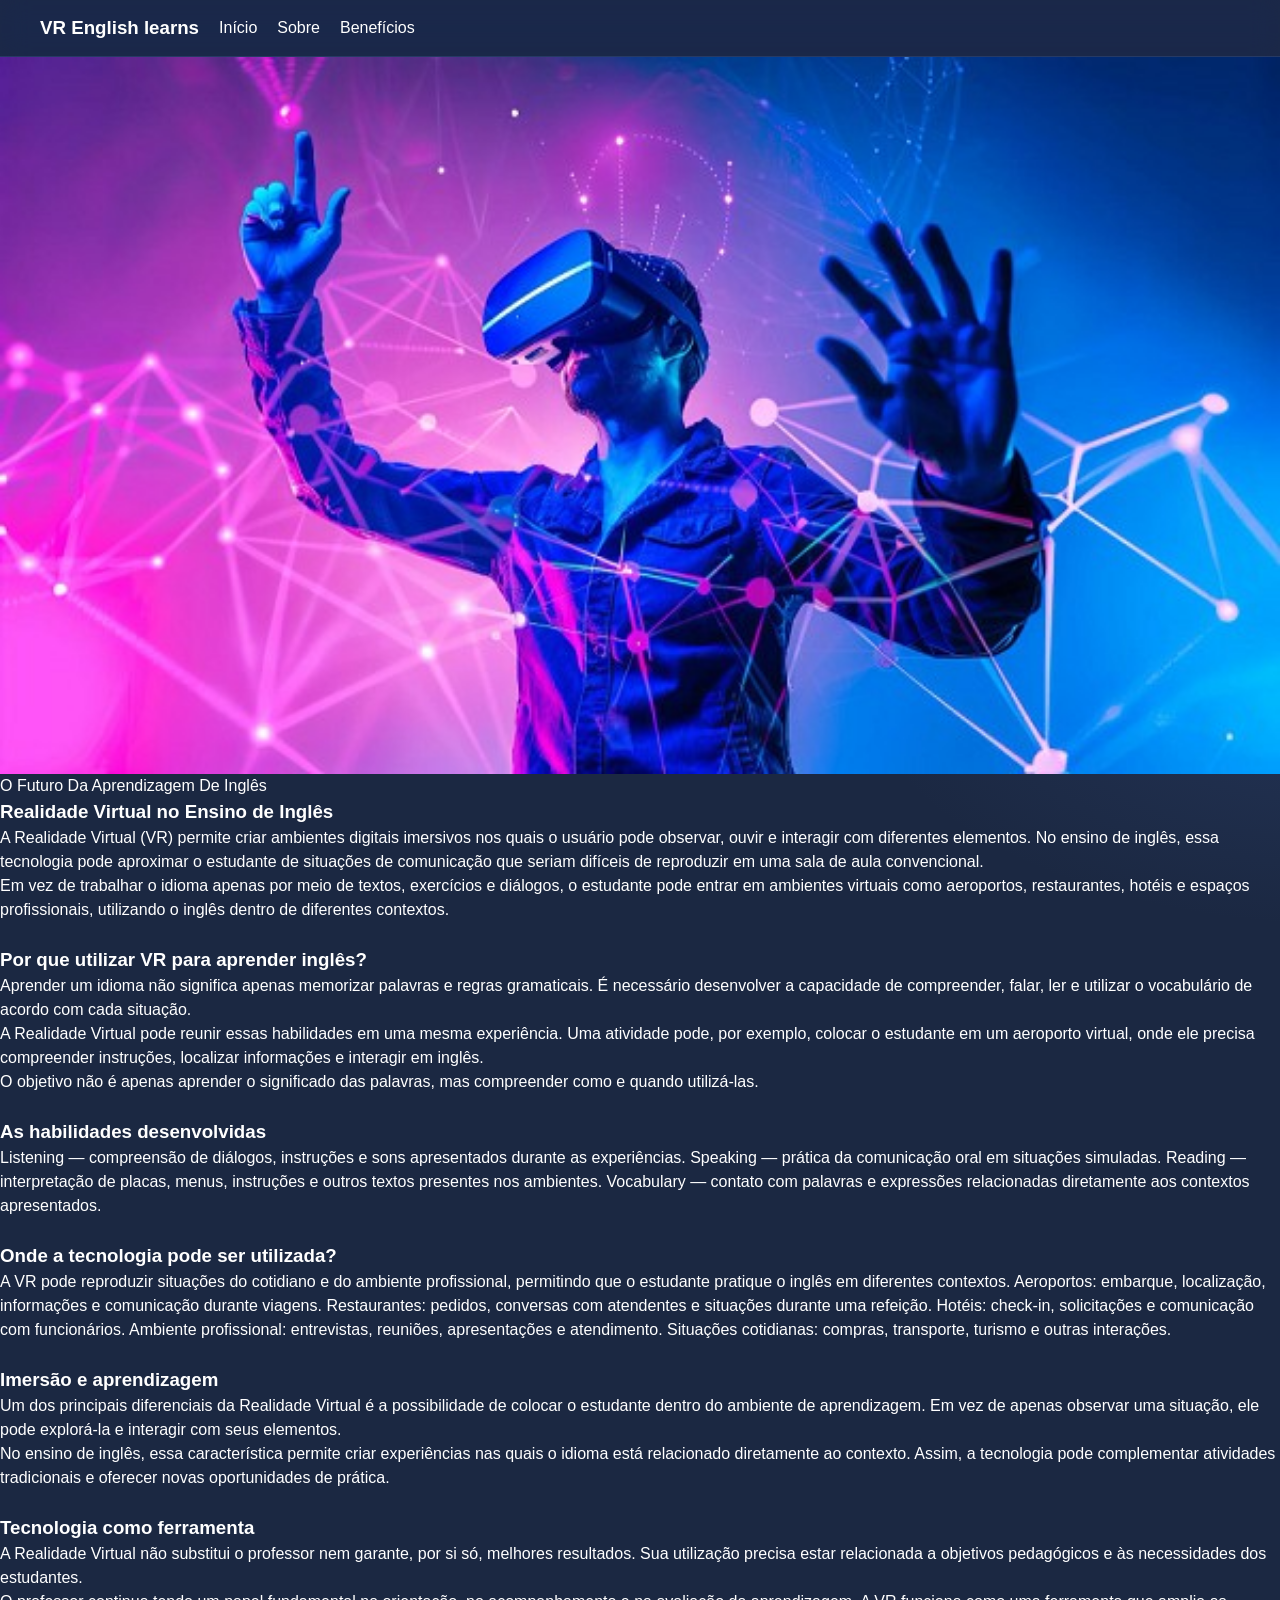
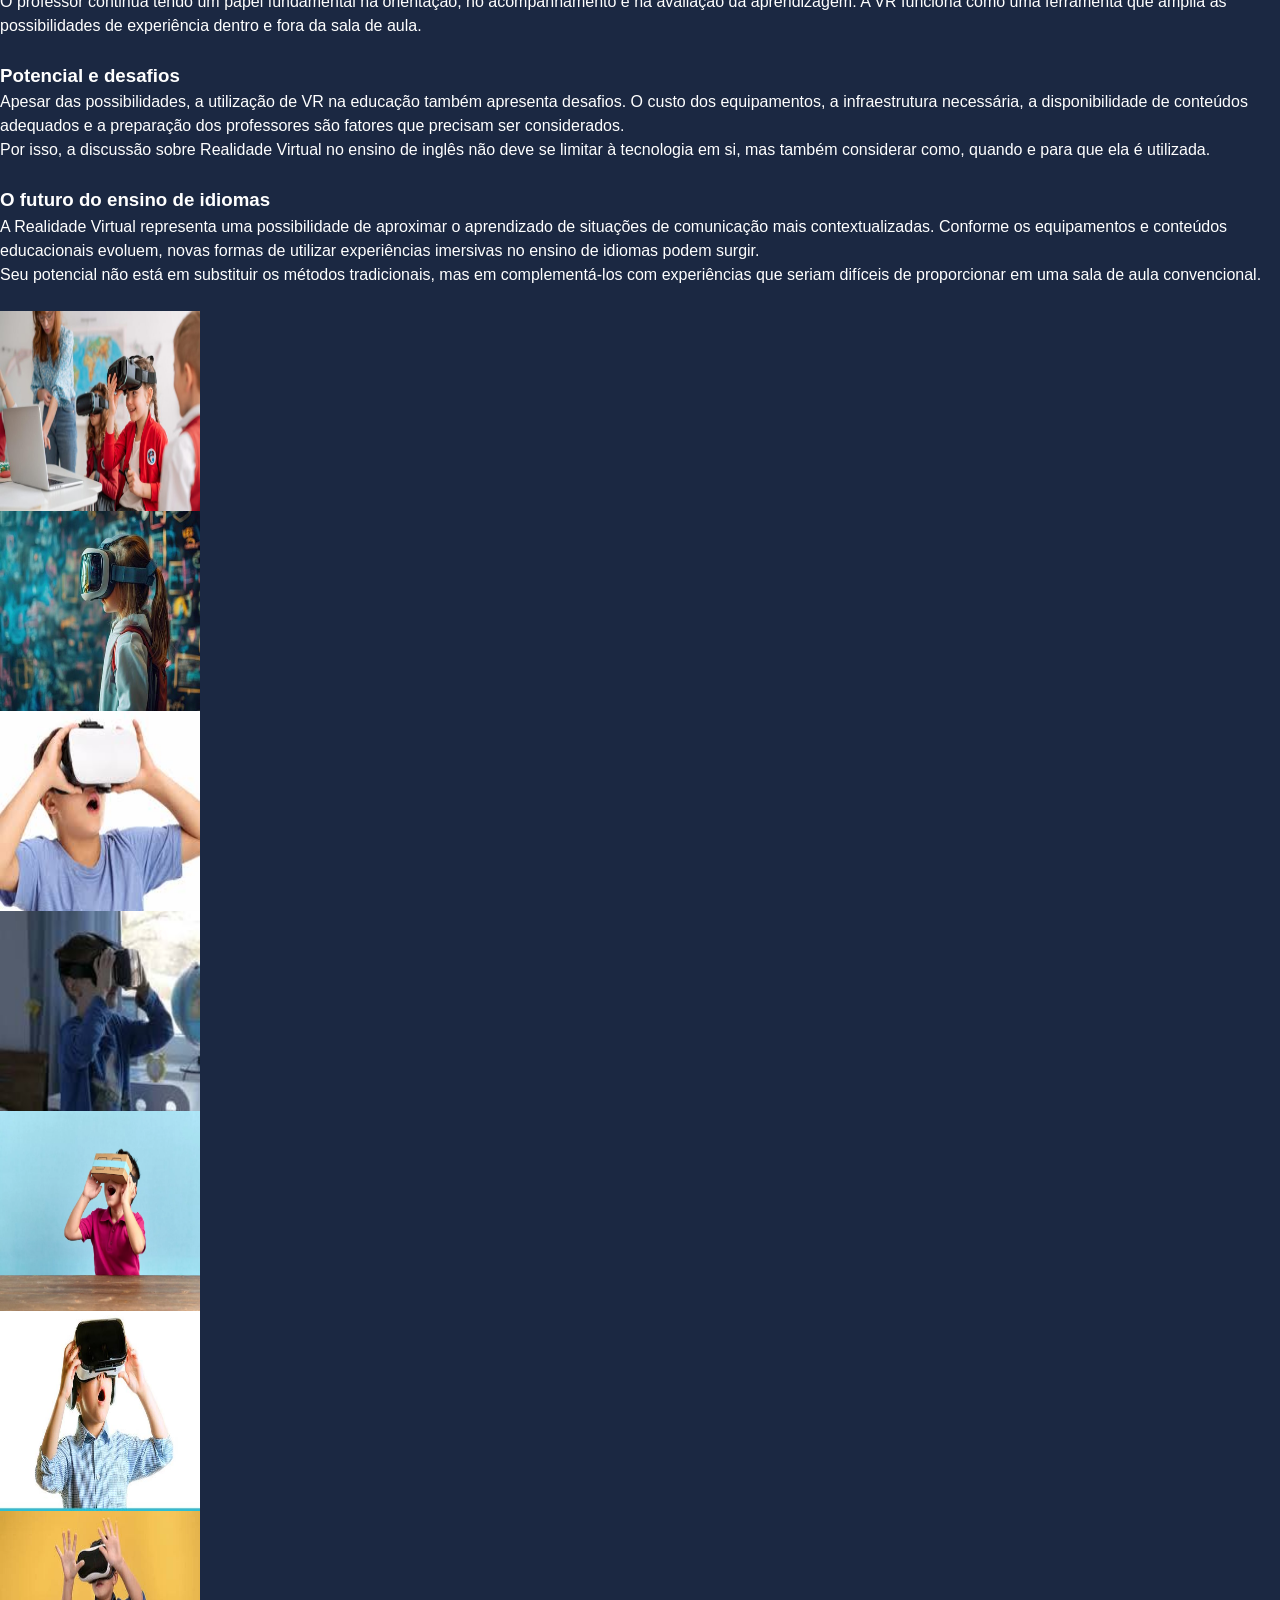
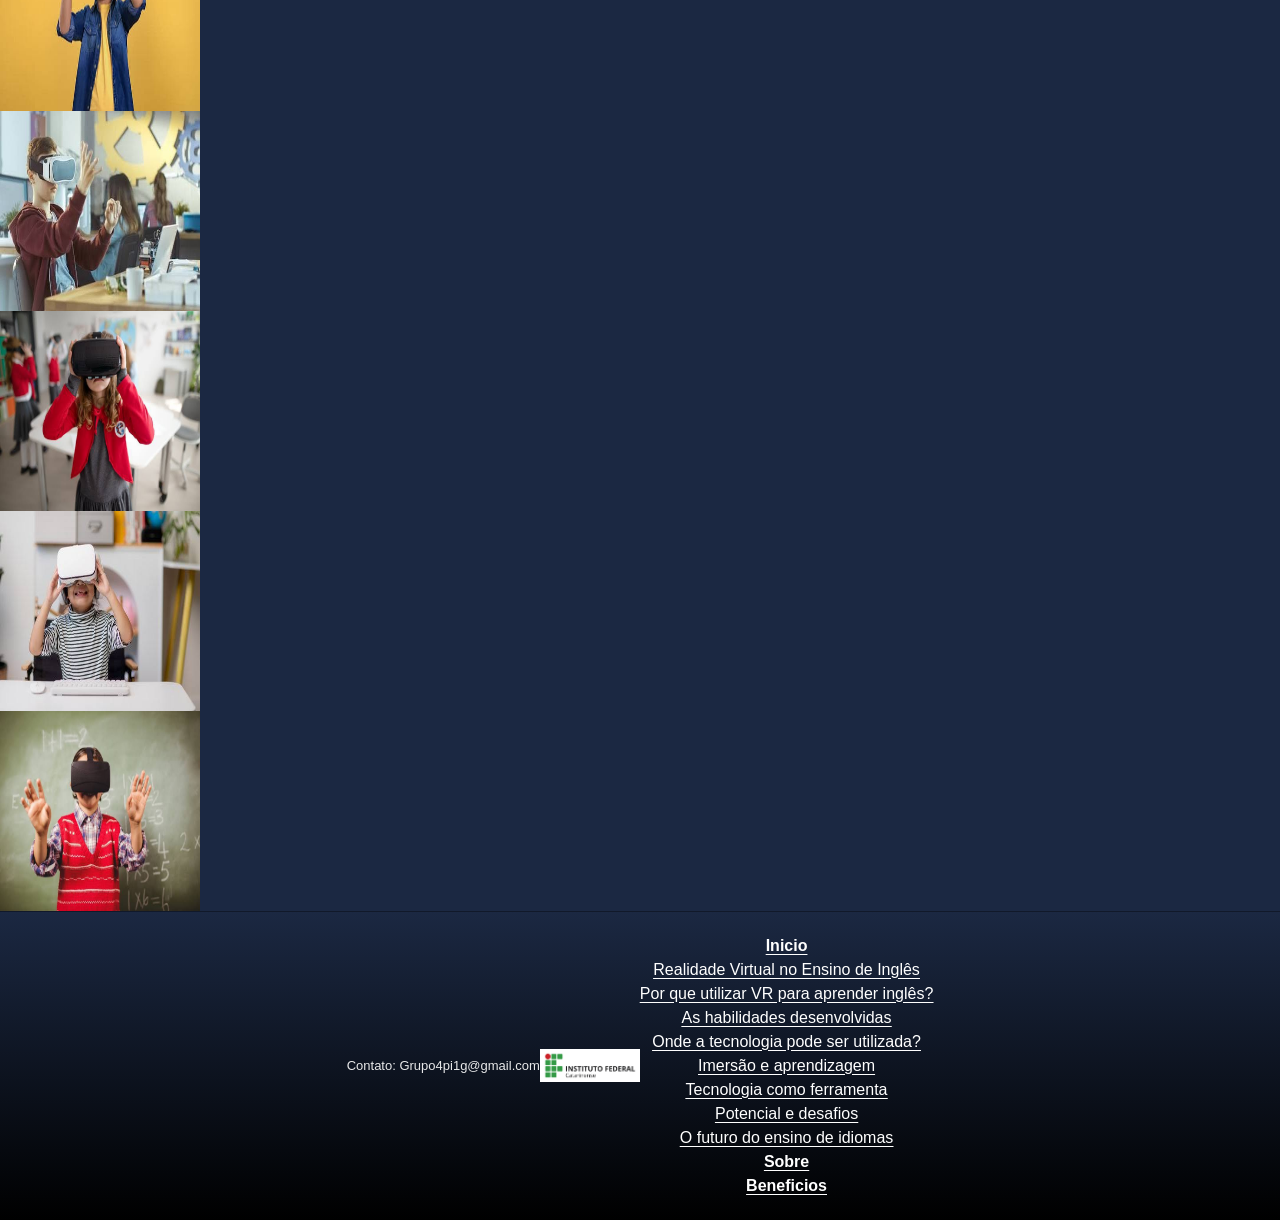
==== Index.html @ ecdf0528 "ajeitei uns bagui" ====
<!DOCTYPE html>
<html>
    <head>
          <meta charset="utf-8">
          <title>Inicio - Tecnologias Imersivas no desemvolvimento das habilidades em inglês</title>
          <link rel="stylesheet" href="css/style.css">
          <script src="javascript/Scripts.js"></script>
    </head>
    <body>
      
     <header>

          <h3>VR English learns</h3>
          <a href="Index.html">Início</a>
          <a href="paginas/sobre.html">Sobre</a>
          <a href="paginas/beneficios.html">Benefícios</a>

     </header>
        
     <section class="topo">
     <div class="imagem_principal">
          <img src="imagens/inicio.jpeg" width="100%" height="30%">
          <p>O Futuro Da Aprendizagem De Inglês</p>
     </div>
     </section>


     <section class="secao_texto">
          <div class="texto">
               
               <h3 id="vr_no_ensino"><b>Realidade Virtual no Ensino de Inglês</b></h3>
                    <p>A Realidade Virtual (VR) permite criar ambientes digitais imersivos nos quais o usuário pode observar, ouvir e interagir com diferentes elementos. No ensino de inglês, essa tecnologia pode aproximar o estudante de situações de comunicação que seriam difíceis de reproduzir em uma sala de aula convencional.<br>Em vez de trabalhar o idioma apenas por meio de textos, exercícios e diálogos, o estudante pode entrar em ambientes virtuais como aeroportos, restaurantes, hotéis e espaços profissionais, utilizando o inglês dentro de diferentes contextos.</p>

                    <div class="linha"></div> 
                    <br>
          </div>

          <div class="texto">
               <h3 id="pq_utilizar"><b>Por que utilizar VR para aprender inglês?</b></h3>
                    <p>Aprender um idioma não significa apenas memorizar palavras e regras gramaticais. É necessário desenvolver a capacidade de compreender, falar, ler e utilizar o vocabulário de acordo com cada situação.<br>A Realidade Virtual pode reunir essas habilidades em uma mesma experiência. Uma atividade pode, por exemplo, colocar o estudante em um aeroporto virtual, onde ele precisa compreender instruções, localizar informações e interagir em inglês.<br>O objetivo não é apenas aprender o significado das palavras, mas compreender como e quando utilizá-las.</p>

                    <div class="linha"></div> 
                    <br>
          </div>

          <div class="texto">
               <h3 id="habilidades"><b>As habilidades desenvolvidas</b></h3>
                    <p>Listening — compreensão de diálogos, instruções e sons apresentados durante as experiências.

                         Speaking — prática da comunicação oral em situações simuladas.
                         
                         Reading — interpretação de placas, menus, instruções e outros textos presentes nos ambientes.
                         
                         Vocabulary — contato com palavras e expressões relacionadas diretamente aos contextos apresentados.</p>

                    <div class="linha"></div> 
                    <br>
          </div>

          <div class="texto">
               <h3 id="onde_usada"><b>Onde a tecnologia pode ser utilizada?</b></h3>
                         <p>A VR pode reproduzir situações do cotidiano e do ambiente profissional, permitindo que o estudante pratique o inglês em diferentes contextos.

                              Aeroportos: embarque, localização, informações e comunicação durante viagens.
                              Restaurantes: pedidos, conversas com atendentes e situações durante uma refeição.
                              Hotéis: check-in, solicitações e comunicação com funcionários.
                              Ambiente profissional: entrevistas, reuniões, apresentações e atendimento.
                              Situações cotidianas: compras, transporte, turismo e outras interações.
                         </p>

                         <div class="linha"></div> 
                         <br>
          </div>

          <div class="texto">
               <h3 id="imersao"><b>Imersão e aprendizagem</b></h3>
                    <p>Um dos principais diferenciais da Realidade Virtual é a possibilidade de colocar o estudante dentro do ambiente de aprendizagem. Em vez de apenas observar uma situação, ele pode explorá-la e interagir com seus elementos.<br>No ensino de inglês, essa característica permite criar experiências nas quais o idioma está relacionado diretamente ao contexto. Assim, a tecnologia pode complementar atividades tradicionais e oferecer novas oportunidades de prática.</p>
                    
                    <div class="linha"></div> 
                    <br>
          </div>

          <div class="texto">
               <h3 id="tech_ferramente"><b>Tecnologia como ferramenta</b></h3>
                    <p>A Realidade Virtual não substitui o professor nem garante, por si só, melhores resultados. Sua utilização precisa estar relacionada a objetivos pedagógicos e às necessidades dos estudantes.<br>O professor continua tendo um papel fundamental na orientação, no acompanhamento e na avaliação da aprendizagem. A VR funciona como uma ferramenta que amplia as possibilidades de experiência dentro e fora da sala de aula.</p>

                    <div class="linha"></div> 
                    <br>
          </div>

          <div class="texto">
               <h3 id="potencial"><b>Potencial e desafios</b></h3>
                    <p>Apesar das possibilidades, a utilização de VR na educação também apresenta desafios. O custo dos equipamentos, a infraestrutura necessária, a disponibilidade de conteúdos adequados e a preparação dos professores são fatores que precisam ser considerados.<br>Por isso, a discussão sobre Realidade Virtual no ensino de inglês não deve se limitar à tecnologia em si, mas também considerar como, quando e para que ela é utilizada.</p>

                    <div class="linha"></div> 
                    <br>
          </div>
 
          <div class="texto">
               <h3 id="futuro_ensino"><b>O futuro do ensino de idiomas</b></h3>
                    <p>A Realidade Virtual representa uma possibilidade de aproximar o aprendizado de situações de comunicação mais contextualizadas. Conforme os equipamentos e conteúdos educacionais evoluem, novas formas de utilizar experiências imersivas no ensino de idiomas podem surgir.<br>Seu potencial não está em substituir os métodos tradicionais, mas em complementá-los com experiências que seriam difíceis de proporcionar em uma sala de aula convencional.</p>

                    <div class="linha"></div> 
                    <br>
          </div>

     </section>

     <div class="carrosel">
          <div class="card-carrosel"><img src="imagens/c1.jpg" alt="" width="200" height="200"></div>
          <div class="card-carrosel"><img src="imagens/c2.jpg" alt="" width="200" height="200"></div>
          <div class="card-carrosel"><img src="imagens/c3.jpg" alt="" width="200" height="200"></div>
          <div class="card-carrosel"><img src="imagens/c4.jpg" alt="" width="200" height="200"></div>
          <div class="card-carrosel"><img src="imagens/c5.jpg" alt="" width="200" height="200"></div>
          <div class="card-carrosel"><img src="imagens/c6.jpg" alt="" width="200" height="200"></div>
          <div class="card-carrosel"><img src="imagens/c7.jpg" alt="" width="200" height="200"></div>
          <div class="card-carrosel"><img src="imagens/c8.jpg" alt="" width="200" height="200"></div>
          <div class="card-carrosel"><img src="imagens/c9.jpg" alt="" width="200" height="200"></div>
          <div class="card-carrosel"><img src="imagens/c10.jpg" alt="" width="200" height="200"></div>
          <div class="card-carrosel"><img src="imagens/c11.jpg" alt="" width="200" height="200"></div>
     </div>


     <footer>

          <div class="contatos">
              <p>Contato: Grupo4pi1g@gmail.com</p>
          </div>
          <div class="logo_ifc"><img src="imagens/Logo_IFC_horizontal.png" width="100" higth="75"></div>

          <div class="mapa">
              <a href="Index.html"><b>Inicio</b></a>
              <br>
                  <a href="#vr_no_ensino"><u>Realidade Virtual no Ensino de Inglês</u></a>
                  <br>
                  <a href="#pq_utilizar"><u>Por que utilizar VR para aprender inglês?</u></a>
                  <br>
                  <a href="#habilidades"><u>As habilidades desenvolvidas</u></a>
                  <br>
                  <a href="#onde_usada"><u>Onde a tecnologia pode ser utilizada?</u></a>
                  <br>
                  <a href="#imersao"><u>Imersão e aprendizagem</u></a>
                  <br>
                  <a href="#tech_ferramente"><u>Tecnologia como ferramenta</u></a>
                  <br>
                  <a href="#potencial"><u>Potencial e desafios</u></a>
                  <br>
                  <a href="#futuro_ensino"><u>O futuro do ensino de idiomas</u></a>
                  <br>
              <a href="paginas/sobre.html"><b>Sobre</b></a>
              <br>
                  <a href=""></a>
                  <a href=""></a>
                  <a href=""></a>
              <a href="paginas/beneficios.html"><b>Beneficios</b></a>
              <br>
                  <a href=""></a>
                  <a href=""></a>
                  <a href=""></a>
          </div>

      </footer>

    </body>
</html>
---- css/style.css ----
:root {
    --preto:  #000000;
    --branco: #FFFFFF;
    --azul1:  #5E89E5;
    --azul2:  #4B6DB7;
    --azul3:  #3D5894;
    --azul4:  #2C406B;
    --azul5:  #1B2842;

    --espaco-lateral: 8%;
    --raio: 10px;
    --raio-lg: 18px;
    --transicao: .25s cubic-bezier(.4, 0, .2, 1);
    --transicao-lenta: .6s cubic-bezier(.16, 1, .3, 1);
    --sombra: 0 10px 30px rgba(0, 0, 0, .35);
    --sombra-suave: 0 4px 14px rgba(0, 0, 0, .25);
    --brilho-azul1: 0 0 0 rgba(94, 137, 229, 0);
}

*,
*::before,
*::after {
    margin: 0;
    padding: 0;
    box-sizing: border-box;
}

html {
    scroll-behavior: smooth;
}

body {
    background:
        radial-gradient(1100px 500px at 12% -10%, rgba(94, 137, 229, .16), transparent 60%),
        radial-gradient(900px 480px at 105% 15%, rgba(75, 109, 183, .18), transparent 55%),
        var(--azul5);
    color: var(--branco);
    font-family: 'Segoe UI', Arial, Helvetica, sans-serif;
    line-height: 1.5;
    -webkit-font-smoothing: antialiased;
}

img {
    max-width: 100%;
    display: block;
}

a {
    color: inherit;
    text-decoration: none;
}

ul, ol {
    list-style: none;
}

::selection {
    background-color: var(--azul1);
    color: var(--branco);
}

::-webkit-scrollbar {
    width: 10px;
}

::-webkit-scrollbar-track {
    background: var(--azul5);
}

::-webkit-scrollbar-thumb {
    background: var(--azul3);
    border-radius: 10px;
}

::-webkit-scrollbar-thumb:hover {
    background: var(--azul2);
}


.skip-link {
    position: absolute;
    top: -100%;
    left: 0;
    background-color: var(--azul2);
    color: var(--branco);
    font-weight: bold;
    padding: 12px 20px;
    z-index: 999;
    border-radius: 0 0 var(--raio) 0;
    transition: top var(--transicao);
}

.skip-link:focus {
    top: 0;
}

a:focus-visible,
button:focus-visible {
    outline: 3px solid var(--azul1);
    outline-offset: 3px;
    border-radius: 4px;
}

.reveal {
    opacity: 0;
    transform: translateY(28px);
    transition: opacity .8s cubic-bezier(.16, 1, .3, 1),
                transform .8s cubic-bezier(.16, 1, .3, 1);
}

.reveal.em-vista {
    opacity: 1;
    transform: translateY(0);
}

@media (prefers-reduced-motion: reduce) {
    html { scroll-behavior: auto; }
    .reveal { opacity: 1; transform: none; transition: none; }
    * { animation-duration: .001ms !important; animation-iteration-count: 1 !important; transition-duration: .001ms !important; }
}


header {
    position: sticky;
    top: 0;
    z-index: 50;
    background-color: rgba(28, 41, 74, .72);
    backdrop-filter: blur(14px) saturate(140%);
    -webkit-backdrop-filter: blur(14px) saturate(140%);
    display: flex;
    align-items: center;
    flex-wrap: wrap;
    padding: 14px 40px;
    border-bottom: 1px solid rgba(94, 137, 229, .18);
    gap: 20px;
}

.logo {
    background: linear-gradient(135deg, var(--azul1), var(--azul2));
    color: var(--branco);
    font-size: 16px;
    font-weight: bold;
    padding: 12px 22px;
    border-radius: var(--raio);
    line-height: 1.2;
    letter-spacing: .2px;
    box-shadow: 0 6px 18px rgba(94, 137, 229, .3);
}

header nav {
    margin-left: auto;
}

.menu {
    display: flex;
    align-items: center;
    gap: 30px;
    flex-wrap: wrap;
}

.menu a {
    position: relative;
    font-size: 15px;
    font-weight: bold;
    padding-bottom: 6px;
    opacity: 0.8;
    transition: color var(--transicao), opacity var(--transicao);
}

.menu a::after {
    content: "";
    position: absolute;
    left: 50%;
    bottom: 0;
    width: 0;
    height: 2px;
    background: linear-gradient(90deg, var(--azul1), var(--branco));
    transform: translateX(-50%);
    transition: width var(--transicao);
    border-radius: 2px;
}

.menu a:hover,
.menu a:focus-visible {
    color: var(--azul1);
    opacity: 1;
}

.menu a:hover::after,
.menu a:focus-visible::after {
    width: 60%;
}

.menu a[aria-current="page"] {
    opacity: 1;
}

.menu a[aria-current="page"]::after {
    width: 100%;
    background: linear-gradient(90deg, var(--azul1), var(--branco));
}


.hero {
    position: relative;
    width: 100%;
    height: 400px;
    overflow: hidden;
    isolation: isolate;
}

.hero img {
    width: 100%;
    height: 100%;
    object-fit: cover;
    animation: aproximar-suave 16s ease-in-out infinite alternate;
}

@keyframes aproximar-suave {
    from { transform: scale(1); }
    to   { transform: scale(1.09); }
}

.hero::before {
    content: "";
    position: absolute;
    inset: 0;
    z-index: 1;
    background: linear-gradient(90deg,
                 var(--azul5) 0%,
                 rgba(27, 40, 66, .92) 22%,
                 rgba(27, 40, 66, .55) 48%,
                 rgba(27, 40, 66, .12) 72%,
                 transparent 100%);
}

.hero::after {
    content: "";
    position: absolute;
    inset: 0;
    z-index: 1;
    background: linear-gradient(180deg, rgba(0, 0, 0, .15), transparent 30%, transparent 70%, rgba(0, 0, 0, .35));
}

.hero h1 {
    position: absolute;
    z-index: 2;
    top: 44px;
    left: 5%;
    width: 60%;
    max-width: 480px;
    font-size: clamp(28px, 5vw, 42px);
    font-weight: bold;
    line-height: 1.18;
    color: var(--branco);
    text-shadow: 0 4px 20px rgba(0, 0, 0, .55);
    animation: subir-e-aparecer .9s cubic-bezier(.16, 1, .3, 1) both;
}

.hero-conteudo {
    position: absolute;
    z-index: 2;
    top: 36px;
    left: 5%;
    width: 60%;
    max-width: 480px;
    display: flex;
    flex-direction: column;
    align-items: flex-start;
    gap: 16px;
}

.hero-conteudo h1 {
    position: static;
    top: auto;
    left: auto;
    width: auto;
    max-width: none;
    animation: subir-e-aparecer .9s cubic-bezier(.16, 1, .3, 1) .15s both;
}

.hero-marca {
    display: inline-flex;
    align-items: center;
    font-size: 13px;
    font-weight: bold;
    letter-spacing: 2.5px;
    text-transform: uppercase;
    color: var(--branco);
    background: linear-gradient(135deg, var(--azul1), var(--azul2));
    padding: 9px 18px;
    border-radius: 999px;
    box-shadow: 0 8px 22px rgba(94, 137, 229, .4);
    animation: subir-e-aparecer .9s cubic-bezier(.16, 1, .3, 1) both;
}

@keyframes subir-e-aparecer {
    from { opacity: 0; transform: translateY(22px); }
    to   { opacity: 1; transform: translateY(0); }
}


.texto-destaque {
    background-color: var(--azul5);
    display: flex;
    align-items: stretch;
    gap: 22px;
    padding: 42px var(--espaco-lateral) 36px;
    position: relative;
}

.texto-destaque .linha {
    flex: 0 0 4px;
    width: 4px;
    border-radius: 4px;
    background: linear-gradient(180deg, var(--azul1), var(--azul3));
    box-shadow: 0 0 16px rgba(94, 137, 229, .5);
}

.texto-destaque p {
    font-size: 17px;
    font-weight: bold;
    line-height: 1.7;
    color: var(--branco);
    white-space: pre-line;
    max-width: 900px;
}


.carrossel-secao {
    background-color: var(--azul5);
    padding: 8px var(--espaco-lateral) 46px;
    display: flex;
    flex-direction: column;
    align-items: center;
    gap: 22px;
}

.carrossel {
    position: relative;
    width: 100%;
    max-width: 920px;
    aspect-ratio: 16 / 8;
    border-radius: var(--raio-lg);
    overflow: hidden;
    box-shadow: var(--sombra), 0 0 0 1px rgba(94, 137, 229, .18);
    background-color: var(--azul4);
}

.carrossel:focus-within {
    box-shadow: var(--sombra), 0 0 0 3px var(--azul1);
}

.carrossel-trilho {
    display: flex;
    height: 100%;
    transition: transform .65s cubic-bezier(.65, 0, .35, 1);
    will-change: transform;
}

.carrossel-slide {
    position: relative;
    flex: 0 0 100%;
    height: 100%;
}

.carrossel-slide img {
    width: 100%;
    height: 100%;
    object-fit: cover;
}

.carrossel-slide::after {
    content: "";
    position: absolute;
    inset: 0;
    background: linear-gradient(0deg, rgba(0, 0, 0, .65) 0%, transparent 45%);
}

.carrossel-legenda {
    position: absolute;
    z-index: 2;
    left: 24px;
    bottom: 20px;
    font-size: 15px;
    font-weight: bold;
    color: var(--branco);
    text-shadow: 0 2px 10px rgba(0, 0, 0, .6);
    letter-spacing: .2px;
}

.carrossel-seta {
    position: absolute;
    top: 50%;
    z-index: 3;
    transform: translateY(-50%);
    width: 46px;
    height: 46px;
    border-radius: 50%;
    border: 1px solid rgba(255, 255, 255, .25);
    background-color: rgba(27, 40, 66, .45);
    backdrop-filter: blur(6px);
    -webkit-backdrop-filter: blur(6px);
    color: var(--branco);
    display: flex;
    align-items: center;
    justify-content: center;
    cursor: pointer;
    transition: background-color var(--transicao), transform var(--transicao), box-shadow var(--transicao);
}

.carrossel-seta svg {
    width: 20px;
    height: 20px;
    fill: none;
    stroke: currentColor;
    stroke-width: 2.4;
    stroke-linecap: round;
    stroke-linejoin: round;
}

.carrossel-seta:hover,
.carrossel-seta:focus-visible {
    background-color: var(--azul2);
    box-shadow: 0 6px 20px rgba(94, 137, 229, .45);
    transform: translateY(-50%) scale(1.08);
}

.carrossel-seta--anterior { left: 16px; }
.carrossel-seta--proxima  { right: 16px; }

.carrossel-dots {
    display: flex;
    justify-content: center;
    align-items: center;
    gap: 10px;
}

.dot {
    position: relative;
    width: 9px;
    height: 9px;
    border-radius: 50%;
    background-color: var(--azul3);
    border: none;
    padding: 0;
    cursor: pointer;
    overflow: hidden;
    transition: width var(--transicao), height var(--transicao), background-color var(--transicao);
}

.dot:hover {
    background-color: var(--azul1);
}

.dot.ativo {
    width: 34px;
    height: 8px;
    border-radius: 6px;
    background-color: var(--azul3);
}

.dot.ativo span {
    position: absolute;
    inset: 0;
    display: block;
    background: linear-gradient(90deg, var(--azul1), var(--branco));
    transform-origin: left center;
    transform: scaleX(0);
}

.dot.ativo.progredindo span {
    animation: preencher-barra linear forwards;
    animation-duration: var(--duracao-autoplay, 5s);
}

@keyframes preencher-barra {
    from { transform: scaleX(0); }
    to   { transform: scaleX(1); }
}


.secao-passos {
    background-color: var(--azul5);
    padding: 10px var(--espaco-lateral) 56px;
}

.passos-lista {
    display: flex;
    justify-content: space-between;
    max-width: 1000px;
    margin: 0 auto;
    gap: 24px;
    flex-wrap: wrap;
    counter-reset: passo;
}

.passo {
    flex: 1 1 200px;
    display: flex;
    flex-direction: column;
    align-items: center;
}

.passo-numero {
    display: flex;
    flex-direction: column;
    align-items: center;
    gap: 12px;
    font-size: 14px;
    font-weight: bold;
    text-align: center;
    letter-spacing: .4px;
    text-transform: uppercase;
    color: var(--branco);
    opacity: .85;
    width: 100%;
    margin-bottom: 22px;
}

.passo-numero::before {
    counter-increment: passo;
    content: counter(passo);
    display: flex;
    align-items: center;
    justify-content: center;
    width: 40px;
    height: 40px;
    border-radius: 50%;
    background: linear-gradient(135deg, var(--azul1), var(--azul2));
    color: var(--branco);
    font-size: 17px;
    box-shadow: 0 8px 20px rgba(94, 137, 229, .35);
}

.passo-card {
    background-color: var(--branco);
    color: var(--azul5);
    width: 100%;
    border-radius: var(--raio);
    padding: 22px 16px;
    text-align: center;
    box-shadow: var(--sombra-suave);
    transition: transform var(--transicao), box-shadow var(--transicao);
}

.passo:hover .passo-card {
    transform: translateY(-6px);
    box-shadow: 0 16px 34px rgba(0, 0, 0, .4);
}

.passo-card p {
    font-size: 15px;
    font-weight: bold;
}


.painel-estatisticas {
    background: linear-gradient(160deg, var(--azul4), var(--azul5) 120%);
    margin: 0 var(--espaco-lateral) 44px;
    border-radius: var(--raio-lg);
    padding: 34px 32px 20px;
    box-shadow: var(--sombra-suave), 0 0 0 1px rgba(94, 137, 229, .15);
}

.stats-grid {
    display: grid;
    grid-template-columns: 1.1fr 1fr 1fr;
    gap: 26px;
}

.stats-col {
    border-right: 1px solid rgba(94, 137, 229, .25);
    padding-right: 20px;
    text-align: center;
    transition: transform var(--transicao);
}

.stats-col:hover {
    transform: translateY(-4px);
}

.stats-col:last-child {
    border-right: none;
    padding-right: 0;
}

.stats-col h3 {
    font-size: 13px;
    letter-spacing: 0.6px;
    text-transform: uppercase;
    color: var(--branco);
    margin-bottom: 20px;
    font-weight: bold;
    opacity: .9;
}

.donut-row {
    display: flex;
    justify-content: center;
    gap: 18px;
    margin-bottom: 6px;
}

.donut-cell {
    display: flex;
    flex-direction: column;
    align-items: center;
}

.donut {
    width: 92px;
    height: 92px;
    border-radius: 50%;
    display: flex;
    align-items: center;
    justify-content: center;
    font-size: 13px;
    font-weight: bold;
    color: var(--branco);
    background: conic-gradient(var(--azul1) calc(var(--pct) * 1%), rgba(255, 255, 255, .12) 0);
    position: relative;
    filter: drop-shadow(0 6px 14px rgba(94, 137, 229, .25));
}

.donut::after {
    content: "";
    position: absolute;
    width: 66px;
    height: 66px;
    background-color: var(--azul4);
    border-radius: 50%;
}

.donut span {
    position: relative;
    z-index: 1;
}

.donut-label {
    font-size: 11px;
    color: var(--branco);
    opacity: 0.75;
    margin-top: 8px;
    line-height: 1.3;
    max-width: 100px;
    margin-inline: auto;
}

.stat-big {
    font-size: 28px;
    font-weight: bold;
    color: var(--azul1);
    margin: 10px 0 4px;
    text-shadow: 0 0 24px rgba(94, 137, 229, .45);
}

.bar-compare {
    display: flex;
    align-items: flex-end;
    justify-content: center;
    gap: 18px;
    height: 92px;
    margin: 16px 0 6px;
}

.bar {
    width: 30px;
    border-radius: 6px 6px 0 0;
    background: linear-gradient(180deg, var(--azul1), var(--azul2));
    box-shadow: 0 0 18px rgba(94, 137, 229, .3);
}

.bar.small {
    height: 30%;
    background: var(--azul3);
    box-shadow: none;
}

.bar.big {
    height: 100%;
}

.stats-col .small-note {
    font-size: 12px;
    color: var(--branco);
    opacity: 0.8;
    margin-top: 10px;
    line-height: 1.4;
}

.gauge {
    width: 112px;
    height: 56px;
    margin: 12px auto 6px;
    border-radius: 112px 112px 0 0;
    background: conic-gradient(from 180deg at 50% 100%,
                 var(--azul5) 0deg 45deg,
                 var(--azul3) 45deg 90deg,
                 var(--azul2) 90deg 135deg,
                 var(--azul1) 135deg 180deg);
    position: relative;
    filter: drop-shadow(0 6px 14px rgba(94, 137, 229, .25));
}

.gauge::after {
    content: "";
    position: absolute;
    left: 15px;
    bottom: 0;
    width: 82px;
    height: 41px;
    background-color: var(--azul4);
    border-radius: 82px 82px 0 0;
}

.gauge-value {
    font-size: 25px;
    font-weight: bold;
    color: var(--azul1);
    margin-top: -4px;
    text-shadow: 0 0 24px rgba(94, 137, 229, .45);
}

.stats-source {
    text-align: center;
    font-size: 11px;
    color: var(--branco);
    opacity: 0.65;
    padding: 16px 0 4px;
}


footer {
    background: linear-gradient(180deg, var(--azul5), var(--preto));
    color: var(--branco);
    padding: 22px var(--espaco-lateral);
    display: flex;
    justify-content: center;
    align-items: center;
    text-align: center;
    border-top: 1px solid rgba(94, 137, 229, .18);
}

footer p {
    font-size: 13px;
    opacity: .9;
}

footer a {
    text-decoration: underline;
    text-underline-offset: 3px;
    transition: color var(--transicao);
}

footer a:hover,
footer a:focus-visible {
    color: var(--azul1);
}


@media (max-width: 700px) {
    header {
        padding: 16px 20px;
    }

    header nav {
        margin-left: 0;
        width: 100%;
    }

    .menu {
        gap: 18px;
    }

    .hero {
        height: 280px;
    }

    .hero h1 {
        width: 80%;
        max-width: none;
        top: 26px;
        left: 6%;
    }

    .hero-conteudo {
        top: 22px;
        left: 6%;
        width: 80%;
        max-width: none;
        gap: 12px;
    }

    .hero-marca {
        font-size: 11px;
        padding: 7px 14px;
    }

    .texto-destaque {
        padding: 30px 6% 26px;
    }

    .texto-destaque p {
        font-size: 15px;
    }

    .carrossel-secao {
        padding: 8px 6% 36px;
    }

    .carrossel {
        aspect-ratio: 4 / 3;
        border-radius: var(--raio);
    }

    .carrossel-seta {
        width: 38px;
        height: 38px;
    }

    .passos-lista {
        flex-direction: column;
        gap: 26px;
    }

    .painel-estatisticas {
        margin: 0 6% 34px;
        padding: 26px 20px 14px;
    }

    .stats-grid {
        grid-template-columns: 1fr;
        gap: 32px;
    }

    .stats-col {
        border-right: none;
        padding-right: 0;
        border-bottom: 1px solid rgba(94, 137, 229, .25);
        padding-bottom: 22px;
    }

    .stats-col:last-child {
        border-bottom: none;
    }
}
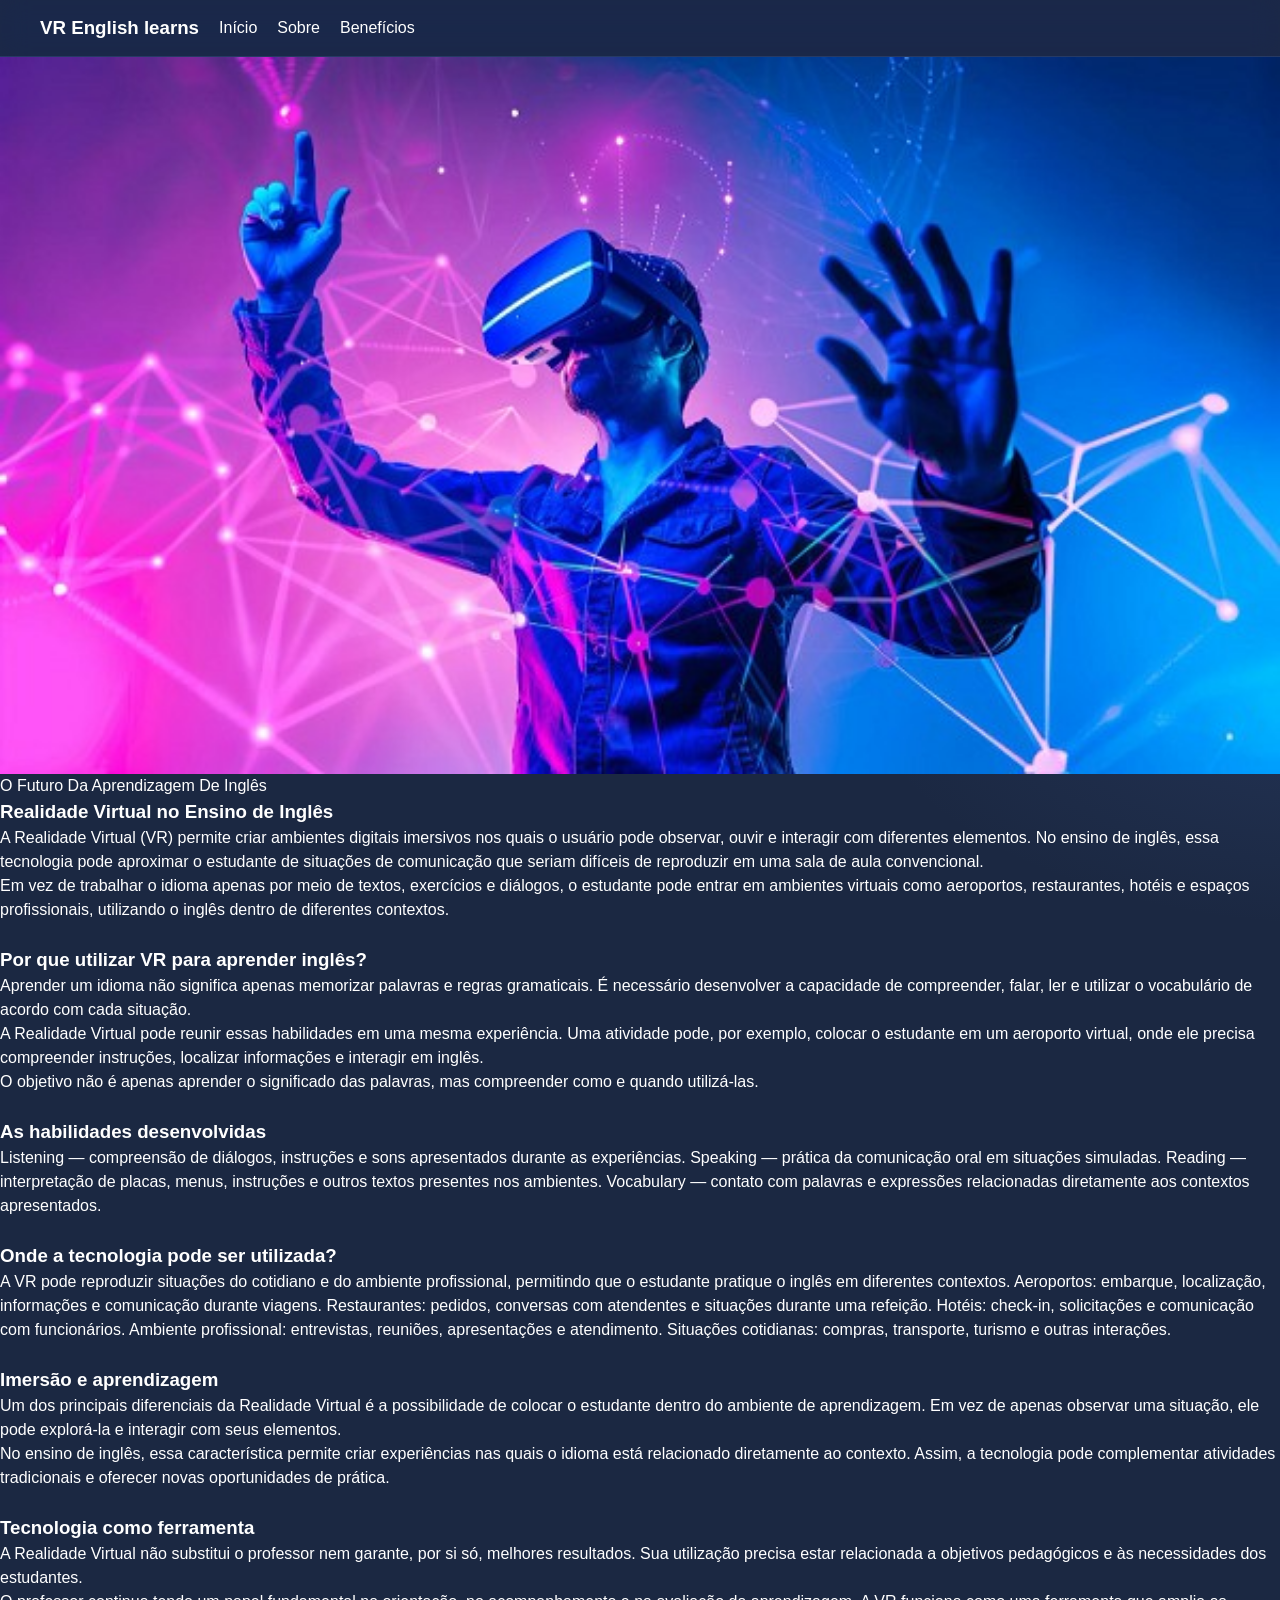
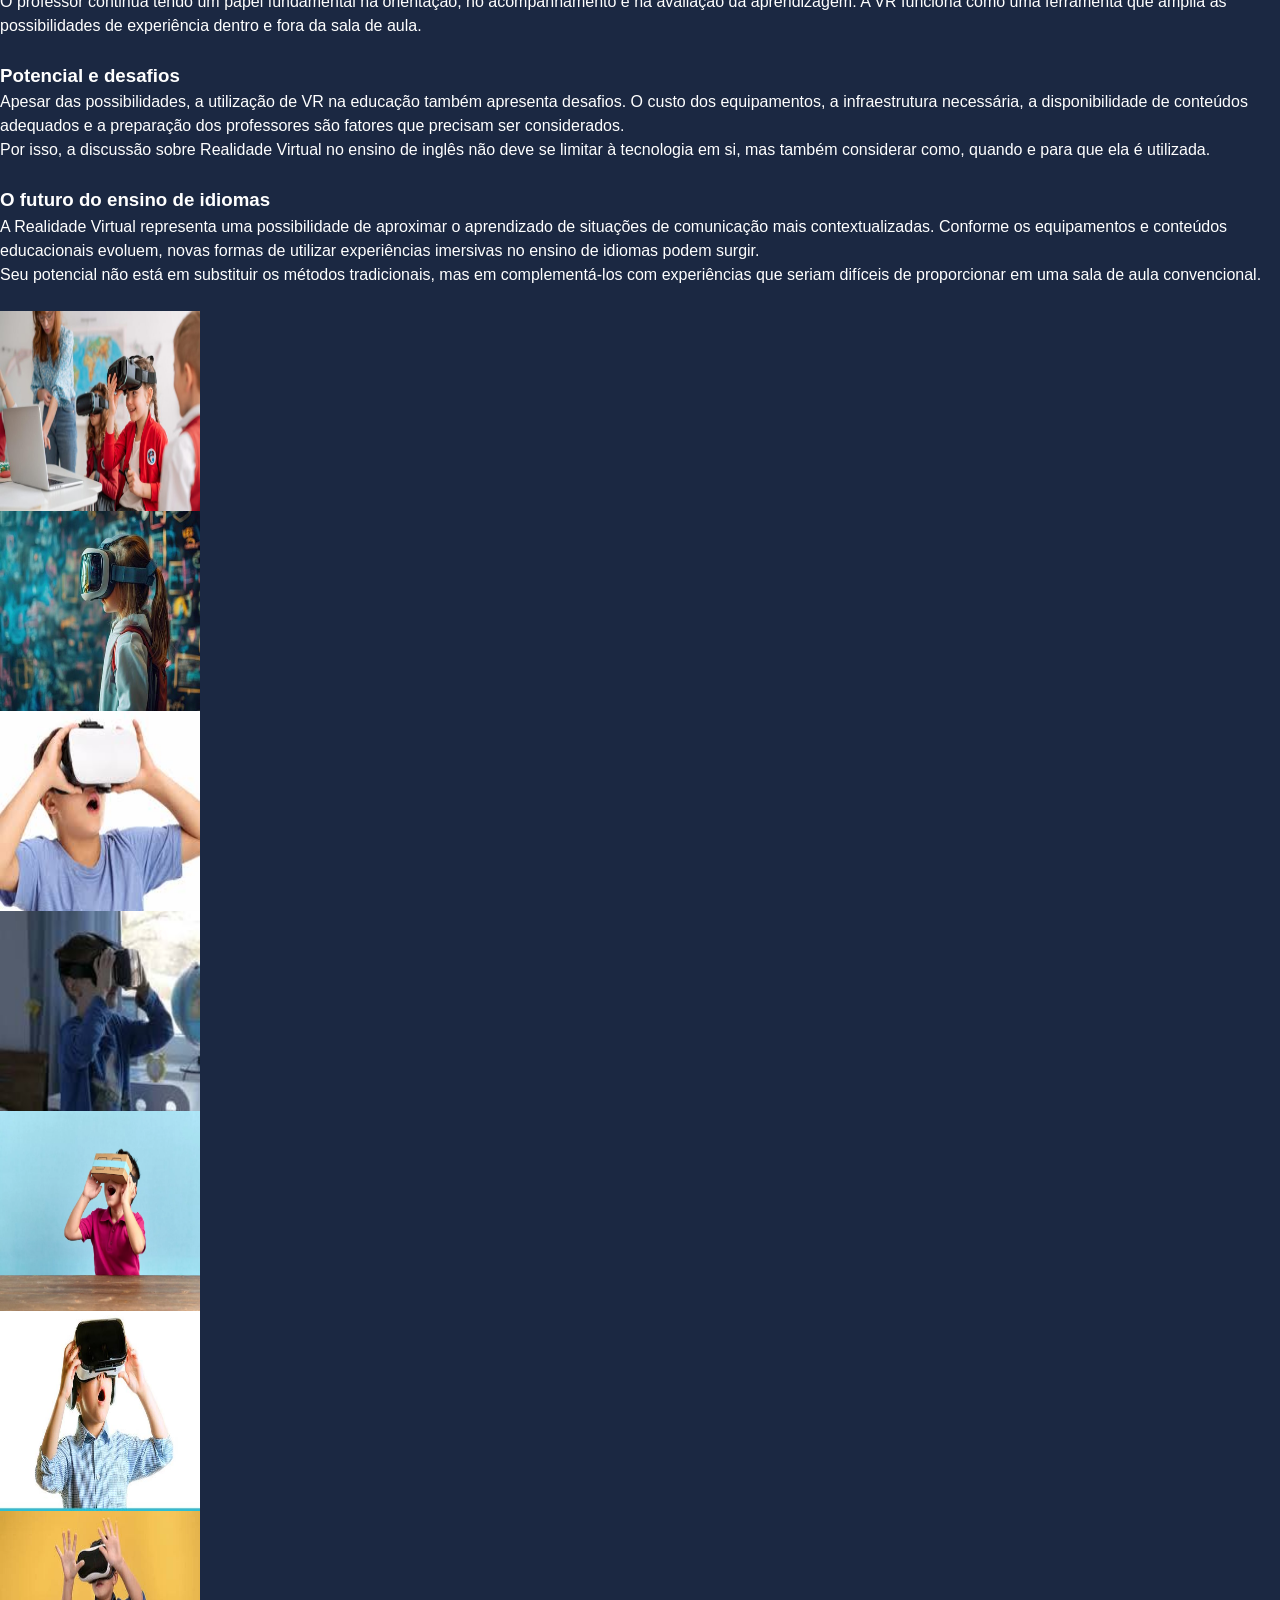
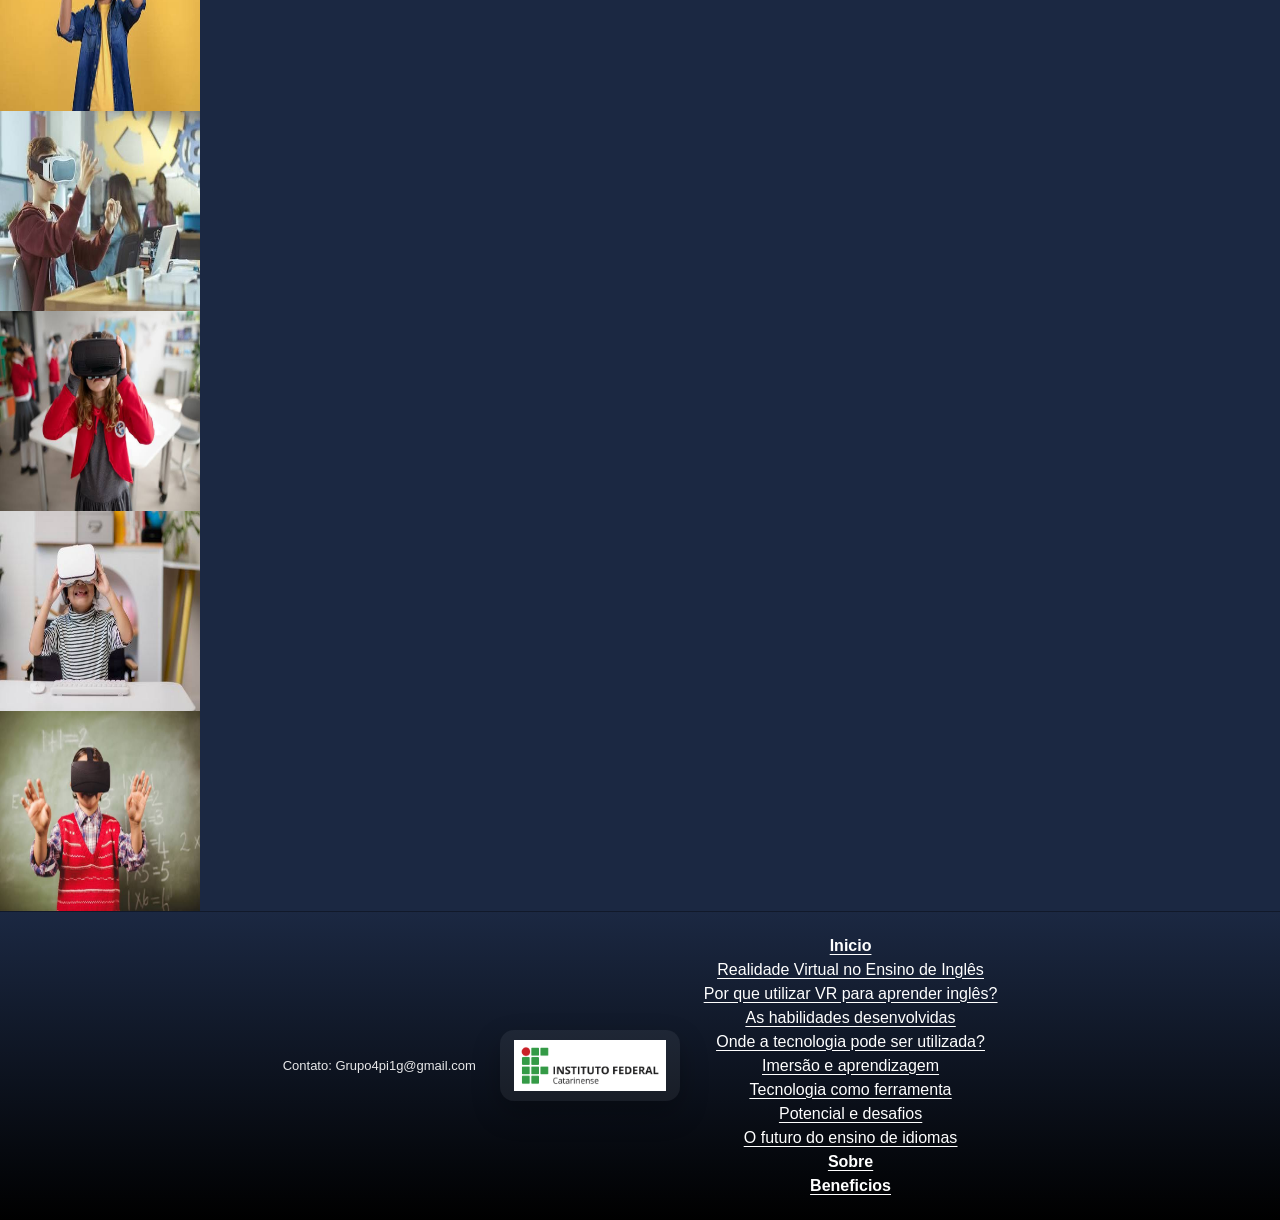
==== commit 834f03c6: "melhorei a logo do if nos rodapé" ====
--- a/Index.html
+++ b/Index.html
@@ -127,7 +127,7 @@
           <div class="contatos">
               <p>Contato: Grupo4pi1g@gmail.com</p>
           </div>
-          <div class="logo_ifc"><img src="imagens/Logo_IFC_horizontal.png" width="100" higth="75"></div>
+          <div class="logo_ifc"><img src="imagens/Logo_IFC_horizontal.png" alt="Logo do Instituto Federal Catarinense"></div>
 
           <div class="mapa">
               <a href="Index.html"><b>Inicio</b></a>
--- a/css/style.css
+++ b/css/style.css
@@ -740,8 +740,35 @@
     display: flex;
     justify-content: center;
     align-items: center;
+    gap: 24px;
+    flex-wrap: wrap;
     text-align: center;
     border-top: 1px solid rgba(94, 137, 229, .18);
+}
+
+.logo_ifc {
+    display: flex;
+    align-items: center;
+    justify-content: center;
+    min-width: 180px;
+}
+
+.logo_ifc img {
+    width: min(180px, 42vw);
+    height: auto;
+    object-fit: contain;
+    padding: 10px 14px;
+    border-radius: 14px;
+    background: rgba(255, 255, 255, .06);
+    box-shadow: 0 12px 28px rgba(0, 0, 0, .25);
+    transition: transform var(--transicao), filter var(--transicao), box-shadow var(--transicao);
+}
+
+.logo_ifc:hover img,
+.logo_ifc:focus-within img {
+    transform: scale(1.06);
+    filter: brightness(1.08);
+    box-shadow: 0 16px 30px rgba(94, 137, 229, .2);
 }
 
 footer p {
@@ -799,6 +826,14 @@
         padding: 7px 14px;
     }
 
+    .logo_ifc {
+        min-width: 150px;
+    }
+
+    .logo_ifc img {
+        width: min(150px, 46vw);
+    }
+
     .texto-destaque {
         padding: 30px 6% 26px;
     }
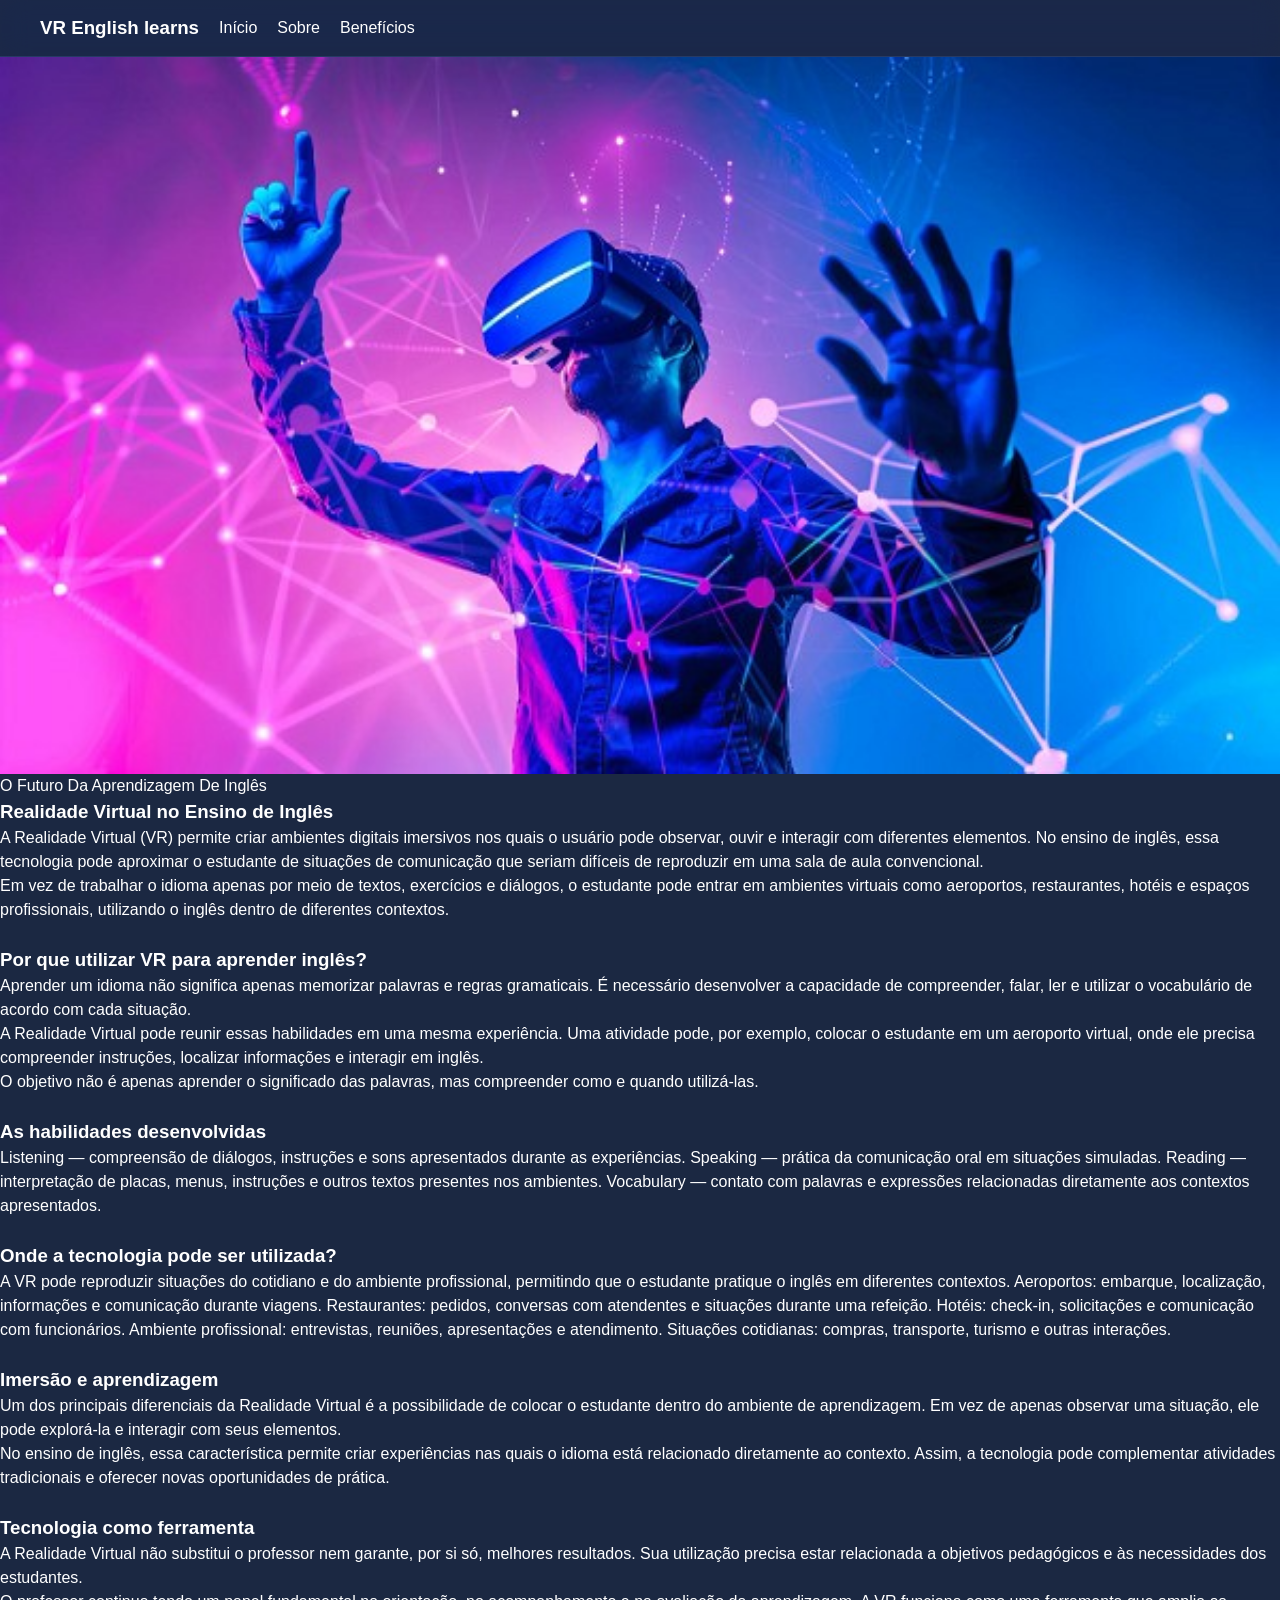
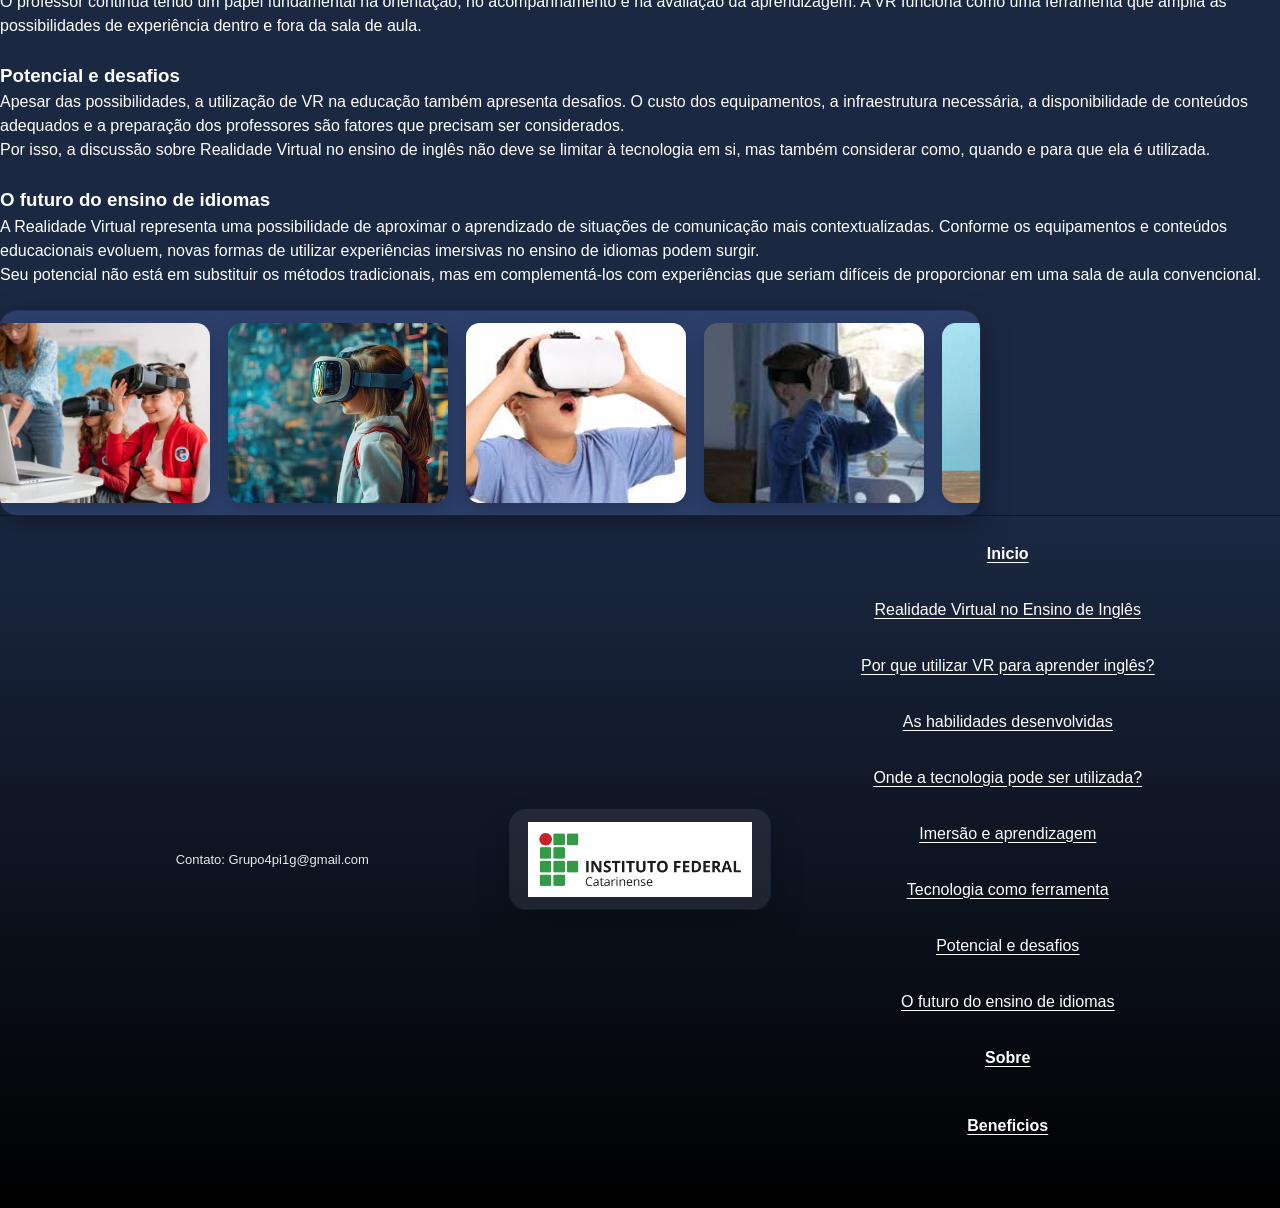
==== commit 8a965cb2: "melhorei" ====
--- a/Index.html
+++ b/Index.html
@@ -107,18 +107,18 @@
 
      </section>
 
-     <div class="carrosel">
-          <div class="card-carrosel"><img src="imagens/c1.jpg" alt="" width="200" height="200"></div>
-          <div class="card-carrosel"><img src="imagens/c2.jpg" alt="" width="200" height="200"></div>
-          <div class="card-carrosel"><img src="imagens/c3.jpg" alt="" width="200" height="200"></div>
-          <div class="card-carrosel"><img src="imagens/c4.jpg" alt="" width="200" height="200"></div>
-          <div class="card-carrosel"><img src="imagens/c5.jpg" alt="" width="200" height="200"></div>
-          <div class="card-carrosel"><img src="imagens/c6.jpg" alt="" width="200" height="200"></div>
-          <div class="card-carrosel"><img src="imagens/c7.jpg" alt="" width="200" height="200"></div>
-          <div class="card-carrosel"><img src="imagens/c8.jpg" alt="" width="200" height="200"></div>
-          <div class="card-carrosel"><img src="imagens/c9.jpg" alt="" width="200" height="200"></div>
-          <div class="card-carrosel"><img src="imagens/c10.jpg" alt="" width="200" height="200"></div>
-          <div class="card-carrosel"><img src="imagens/c11.jpg" alt="" width="200" height="200"></div>
+     <div class="carrossel">
+          <div class="card-carrossel"><img src="imagens/c1.jpg" alt="" width="200" height="200"></div>
+          <div class="card-carrossel"><img src="imagens/c2.jpg" alt="" width="200" height="200"></div>
+          <div class="card-carrossel"><img src="imagens/c3.jpg" alt="" width="200" height="200"></div>
+          <div class="card-carrossel"><img src="imagens/c4.jpg" alt="" width="200" height="200"></div>
+          <div class="card-carrossel"><img src="imagens/c5.jpg" alt="" width="200" height="200"></div>
+          <div class="card-carrossel"><img src="imagens/c6.jpg" alt="" width="200" height="200"></div>
+          <div class="card-carrossel"><img src="imagens/c7.jpg" alt="" width="200" height="200"></div>
+          <div class="card-carrossel"><img src="imagens/c8.jpg" alt="" width="200" height="200"></div>
+          <div class="card-carrossel"><img src="imagens/c9.jpg" alt="" width="200" height="200"></div>
+          <div class="card-carrossel"><img src="imagens/c10.jpg" alt="" width="200" height="200"></div>
+          <div class="card-carrossel"><img src="imagens/c11.jpg" alt="" width="200" height="200"></div>
      </div>
 
 
--- a/css/style.css
+++ b/css/style.css
@@ -340,13 +340,32 @@
 
 .carrossel {
     position: relative;
+    display: flex;
+    align-items: center;
+    gap: 18px;
     width: 100%;
-    max-width: 920px;
-    aspect-ratio: 16 / 8;
+    max-width: 980px;
+    overflow: hidden;
+    padding: 12px 0;
     border-radius: var(--raio-lg);
-    overflow: hidden;
     box-shadow: var(--sombra), 0 0 0 1px rgba(94, 137, 229, .18);
     background-color: var(--azul4);
+}
+
+.card-carrossel {
+    flex: 0 0 220px;
+    height: 180px;
+    overflow: hidden;
+    border-radius: 14px;
+    box-shadow: 0 8px 22px rgba(0, 0, 0, .2);
+    background: rgba(255, 255, 255, .04);
+}
+
+.card-carrossel img {
+    width: 100%;
+    height: 100%;
+    object-fit: cover;
+    display: block;
 }
 
 .carrossel:focus-within {
@@ -736,39 +755,64 @@
 footer {
     background: linear-gradient(180deg, var(--azul5), var(--preto));
     color: var(--branco);
-    padding: 22px var(--espaco-lateral);
+    padding: 26px var(--espaco-lateral) 30px;
     display: flex;
     justify-content: center;
     align-items: center;
-    gap: 24px;
+    gap: 28px;
     flex-wrap: wrap;
     text-align: center;
     border-top: 1px solid rgba(94, 137, 229, .18);
 }
 
+.contatos,
+.mapa,
 .logo_ifc {
+    flex: 1 1 220px;
+}
+
+.contatos {
     display: flex;
     align-items: center;
     justify-content: center;
-    min-width: 180px;
+    min-height: 60px;
+}
+
+.mapa {
+    display: flex;
+    flex-direction: column;
+    align-items: center;
+    gap: 4px;
+    min-width: 220px;
+}
+
+.mapa a {
+    display: inline-block;
+}
+
+.logo_ifc {
+    display: flex;
+    align-items: center;
+    justify-content: center;
+    min-width: 220px;
 }
 
 .logo_ifc img {
-    width: min(180px, 42vw);
+    width: min(260px, 52vw);
     height: auto;
     object-fit: contain;
-    padding: 10px 14px;
-    border-radius: 14px;
-    background: rgba(255, 255, 255, .06);
-    box-shadow: 0 12px 28px rgba(0, 0, 0, .25);
+    padding: 12px 18px;
+    border-radius: 16px;
+    background: rgba(255, 255, 255, .08);
+    box-shadow: 0 16px 32px rgba(0, 0, 0, .28), 0 0 0 1px rgba(94, 137, 229, .18);
     transition: transform var(--transicao), filter var(--transicao), box-shadow var(--transicao);
 }
 
 .logo_ifc:hover img,
 .logo_ifc:focus-within img {
-    transform: scale(1.06);
-    filter: brightness(1.08);
-    box-shadow: 0 16px 30px rgba(94, 137, 229, .2);
+    transform: scale(1.08);
+    filter: brightness(1.12);
+    box-shadow: 0 18px 36px rgba(94, 137, 229, .26), 0 0 0 1px rgba(94, 137, 229, .2);
 }
 
 footer p {
@@ -826,12 +870,23 @@
         padding: 7px 14px;
     }
 
+    footer {
+        gap: 18px;
+        padding: 24px 6% 28px;
+    }
+
+    .contatos,
+    .mapa,
     .logo_ifc {
-        min-width: 150px;
+        flex-basis: 100%;
+    }
+
+    .logo_ifc {
+        min-width: 180px;
     }
 
     .logo_ifc img {
-        width: min(150px, 46vw);
+        width: min(200px, 58vw);
     }
 
     .texto-destaque {
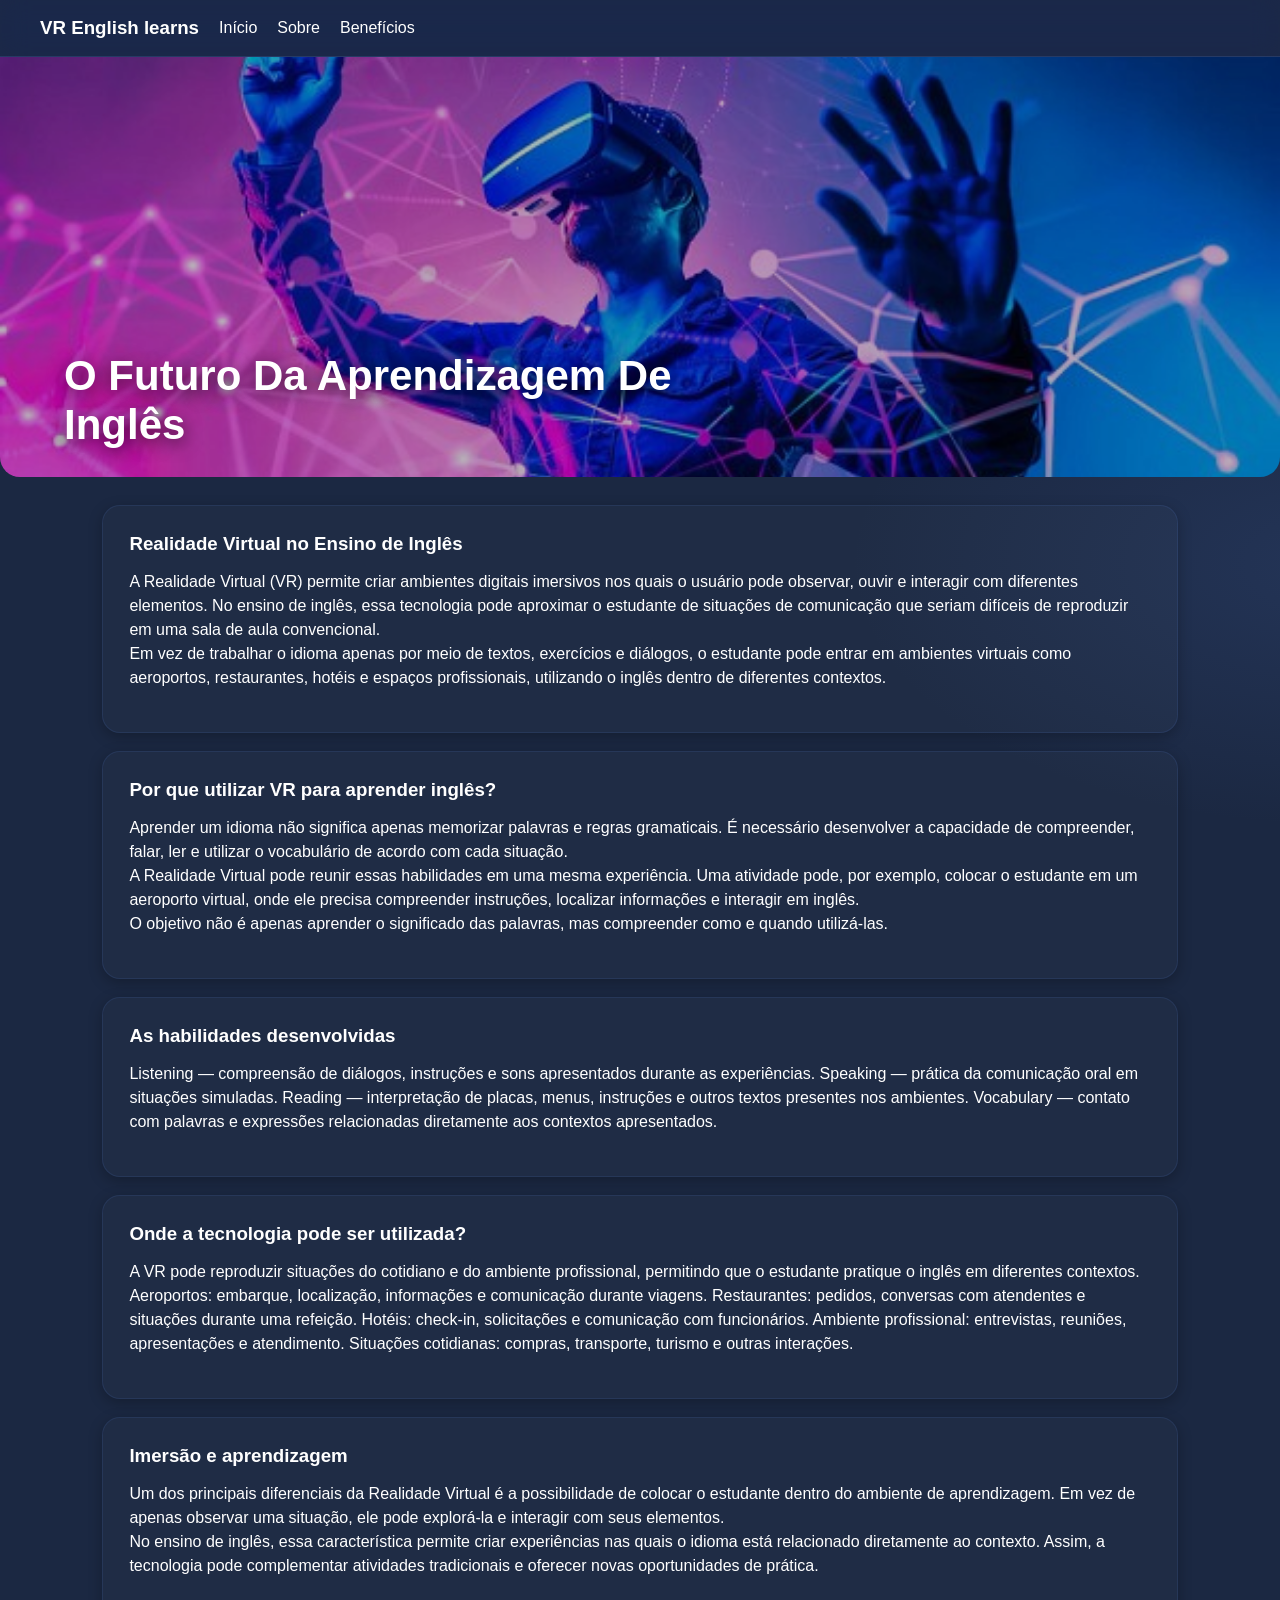
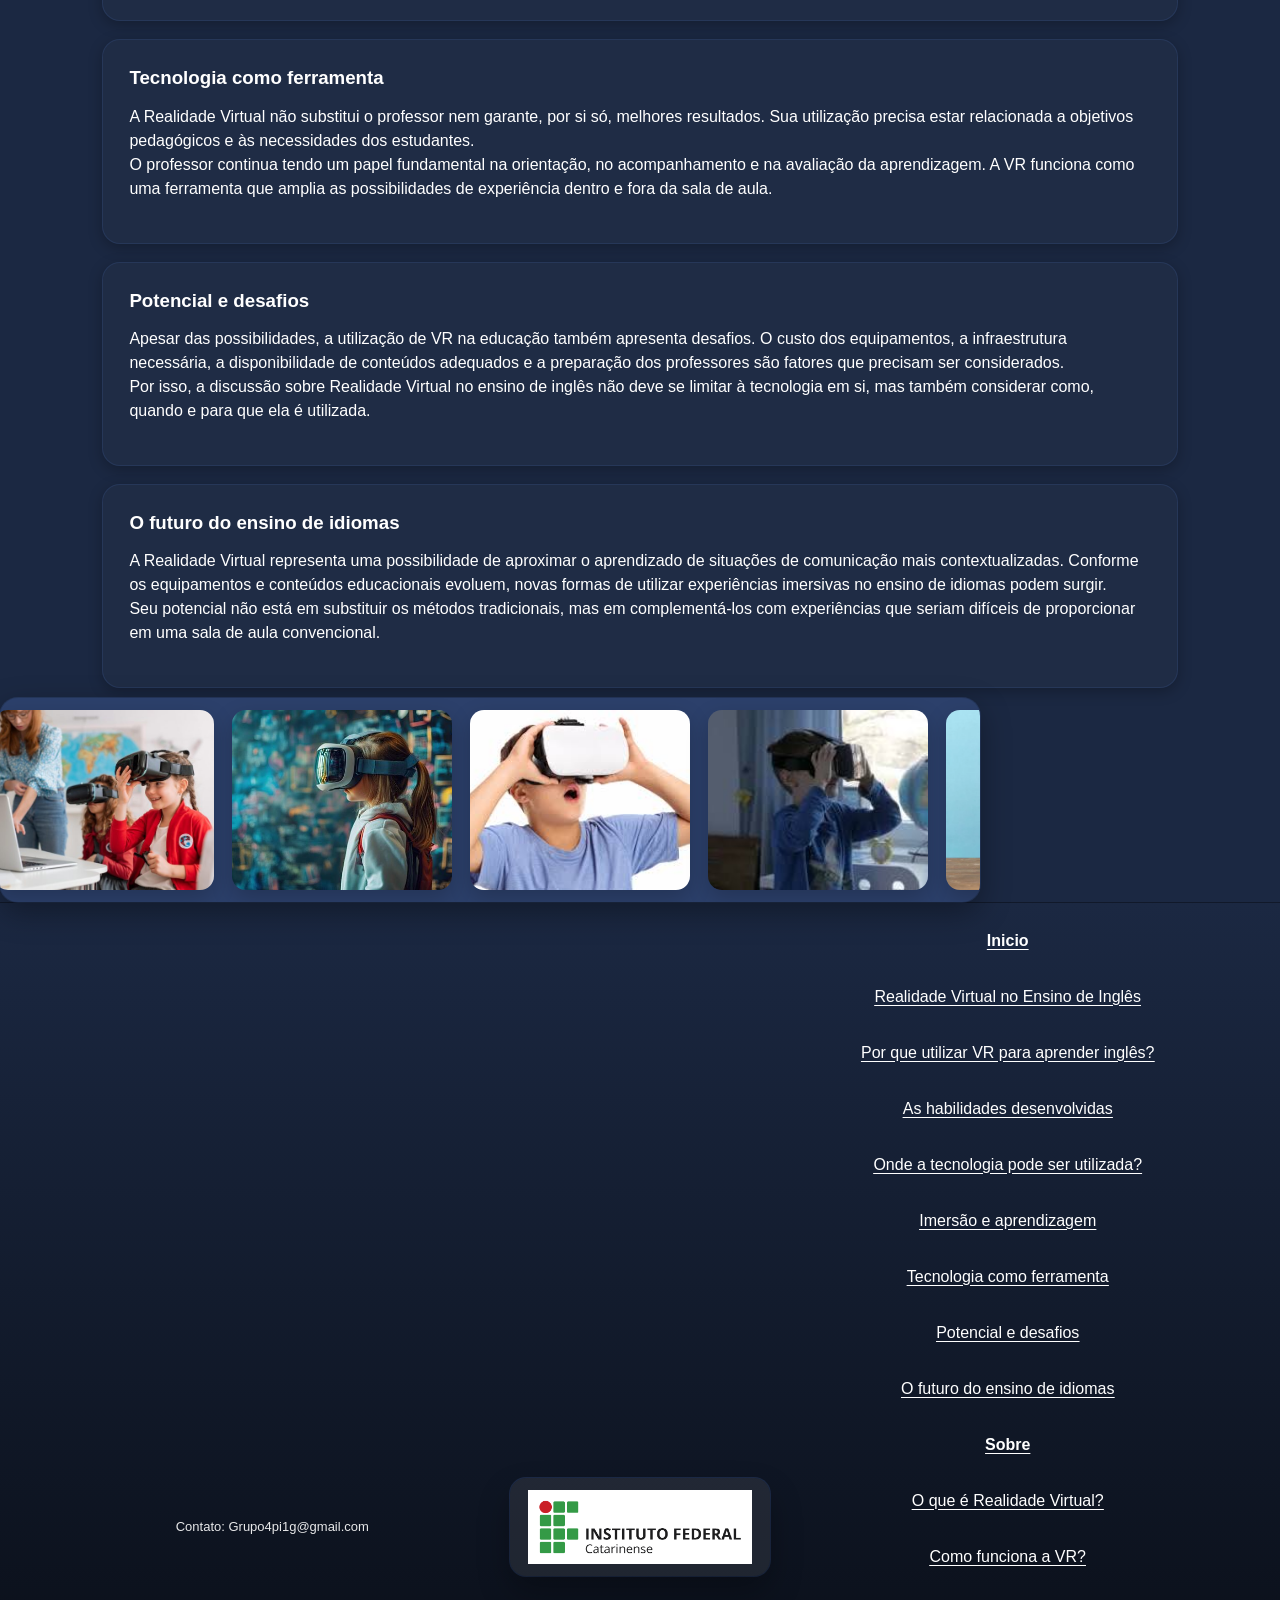
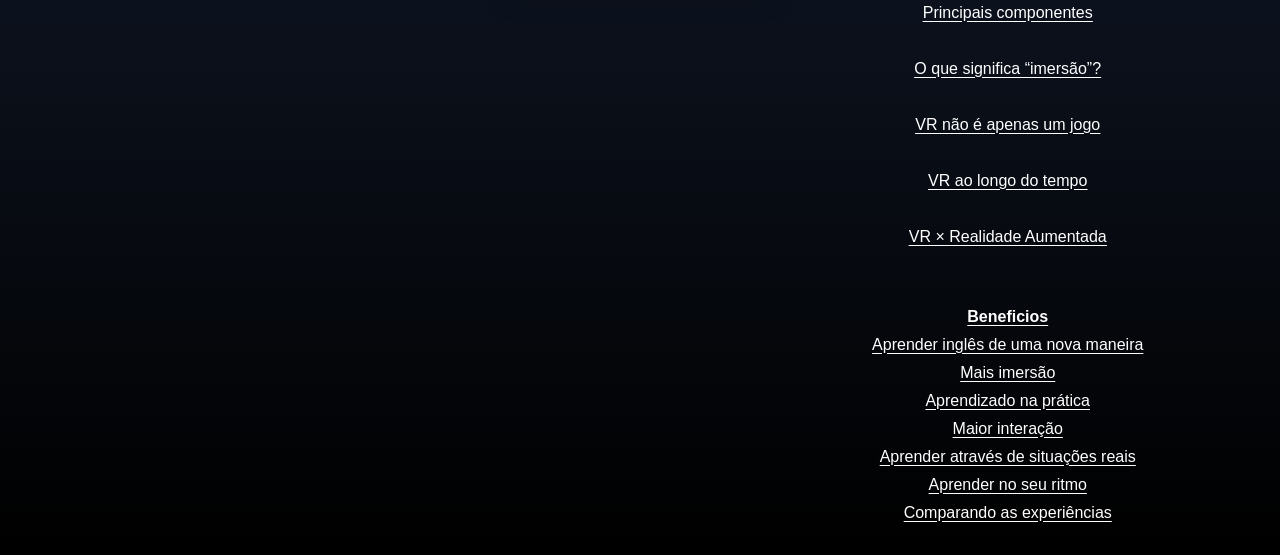
==== commit 187d0726: "conteudo pagina beneficios e mapa do site" ====
--- a/Index.html
+++ b/Index.html
@@ -148,16 +148,25 @@
                   <br>
                   <a href="#futuro_ensino"><u>O futuro do ensino de idiomas</u></a>
                   <br>
-              <a href="paginas/sobre.html"><b>Sobre</b></a>
-              <br>
-                  <a href=""></a>
-                  <a href=""></a>
-                  <a href=""></a>
-              <a href="paginas/beneficios.html"><b>Beneficios</b></a>
-              <br>
-                  <a href=""></a>
-                  <a href=""></a>
-                  <a href=""></a>
+
+               <a href="paginas/sobre.html"><b>Sobre</b></a>
+               <br>
+                    <a href="#o_que_e"><u>O que é Realidade Virtual?</u></a><br>
+                    <a href="#funcionamento"><u>Como funciona a VR?</u></a><br>
+                    <a href="#componentes"><u>Principais componentes</u></a><br>
+                    <a href="#imersao"><u>O que significa “imersão”?</u></a><br>
+                    <a href="#vr_apenas_jogo"><u>VR não é apenas um jogo</u></a><br>
+                    <a href="#vr_tempo"><u>VR ao longo do tempo</u></a><br>
+                    <a href="#vr_aumentada"><u>VR × Realidade Aumentada</u></a><br>
+                    <br>
+               <a href="paginas/beneficios.html"><b>Beneficios</b></a>
+                    <a href="#1">Aprender inglês de uma nova maneira</a>
+                    <a href="#2">Mais imersão</a>
+                    <a href="#3">Aprendizado na prática</a>
+                    <a href="#4">Maior interação</a>
+                    <a href="#5">Aprender através de situações reais</a>
+                    <a href="#6">Aprender no seu ritmo</a>
+                    <a href="#7">Comparando as experiências</a>
           </div>
 
       </footer>
--- a/css/style.css
+++ b/css/style.css
@@ -203,6 +203,50 @@
 }
 
 
+.topo {
+    width: 100%;
+}
+
+.imagem_principal {
+    position: relative;
+    overflow: hidden;
+    min-height: 260px;
+    border-radius: 0 0 20px 20px;
+}
+
+.imagem_principal img {
+    width: 100%;
+    height: 420px;
+    object-fit: cover;
+    display: block;
+    filter: brightness(.72);
+    transition: transform var(--transicao-lenta), filter var(--transicao), box-shadow var(--transicao);
+}
+
+.imagem_principal:hover img {
+    transform: scale(1.04);
+    filter: brightness(.88) saturate(1.1);
+}
+
+.imagem_principal p {
+    position: absolute;
+    left: 5%;
+    bottom: 28px;
+    z-index: 2;
+    max-width: 620px;
+    font-size: clamp(28px, 4vw, 42px);
+    font-weight: 700;
+    line-height: 1.15;
+    color: var(--branco);
+    text-shadow: 0 4px 18px rgba(0, 0, 0, .7);
+    transition: transform var(--transicao), text-shadow var(--transicao);
+}
+
+.imagem_principal:hover p {
+    transform: translateX(8px);
+    text-shadow: 0 0 18px rgba(94, 137, 229, .62), 0 4px 18px rgba(0, 0, 0, .7);
+}
+
 .hero {
     position: relative;
     width: 100%;
@@ -302,6 +346,49 @@
 }
 
 
+.secao_texto {
+    display: flex;
+    flex-direction: column;
+    gap: 18px;
+    padding: 28px var(--espaco-lateral) 10px;
+}
+
+.texto {
+    background: rgba(255, 255, 255, .02);
+    border: 1px solid rgba(94, 137, 229, .12);
+    border-radius: var(--raio-lg);
+    padding: 24px 26px 18px;
+    box-shadow: var(--sombra-suave);
+    transition: transform var(--transicao), box-shadow var(--transicao), background-color var(--transicao), border-color var(--transicao);
+}
+
+.texto:hover {
+    transform: translateY(-5px);
+    box-shadow: 0 18px 28px rgba(0, 0, 0, .22);
+    background: rgba(94, 137, 229, .08);
+    border-color: rgba(94, 137, 229, .28);
+}
+
+.texto h3 {
+    margin-bottom: 12px;
+    transition: color var(--transicao), transform var(--transicao), text-shadow var(--transicao);
+}
+
+.texto:hover h3 {
+    color: #dfe9ff;
+    transform: translateX(6px);
+    text-shadow: 0 0 18px rgba(94, 137, 229, .45);
+}
+
+.texto p {
+    transition: color var(--transicao), transform var(--transicao);
+}
+
+.texto:hover p {
+    color: #edf3ff;
+    transform: translateX(4px);
+}
+
 .texto-destaque {
     background-color: var(--azul5);
     display: flex;
@@ -359,6 +446,12 @@
     border-radius: 14px;
     box-shadow: 0 8px 22px rgba(0, 0, 0, .2);
     background: rgba(255, 255, 255, .04);
+    transition: transform var(--transicao), box-shadow var(--transicao), filter var(--transicao);
+}
+
+.card-carrossel:hover {
+    transform: translateY(-8px) scale(1.02);
+    box-shadow: 0 18px 35px rgba(0, 0, 0, .3);
 }
 
 .card-carrossel img {
@@ -366,6 +459,12 @@
     height: 100%;
     object-fit: cover;
     display: block;
+    transition: transform var(--transicao-lenta), filter var(--transicao);
+}
+
+.card-carrossel:hover img {
+    transform: scale(1.08);
+    filter: brightness(1.08) saturate(1.15);
 }
 
 .carrossel:focus-within {
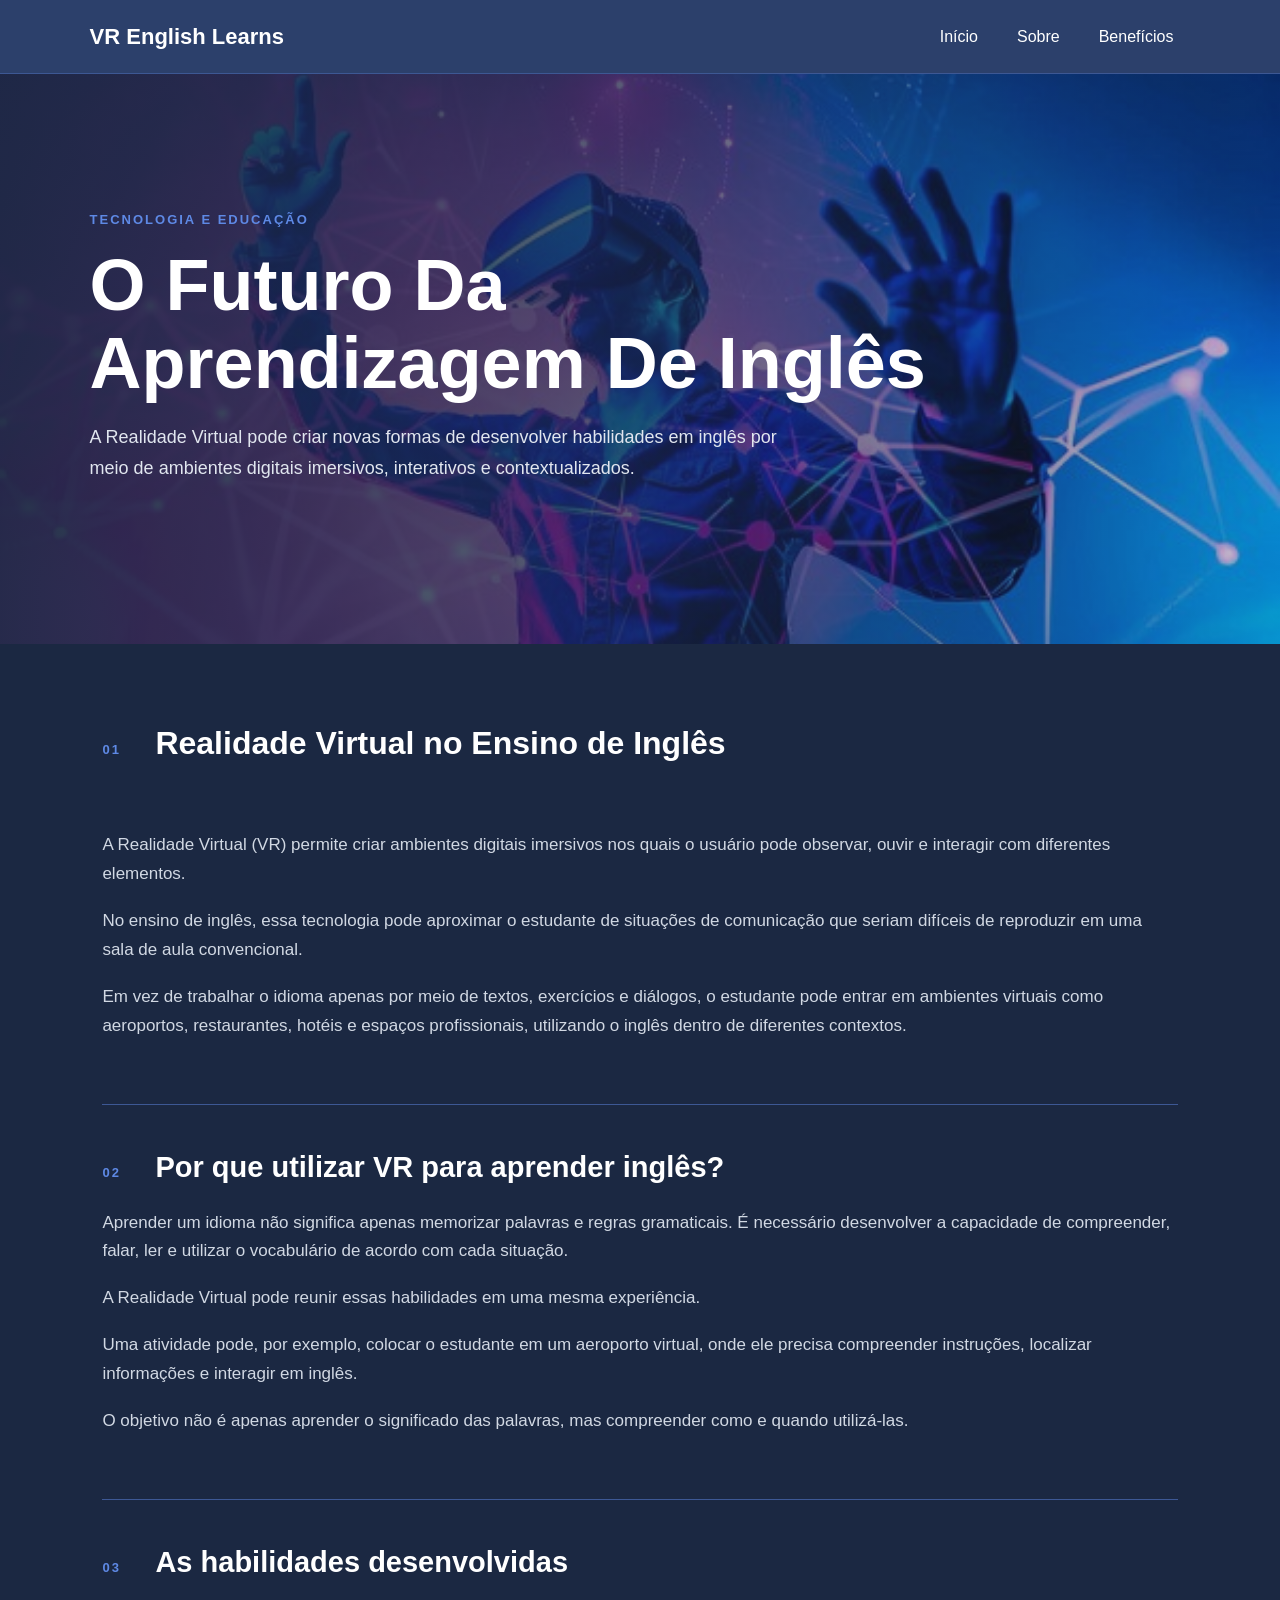
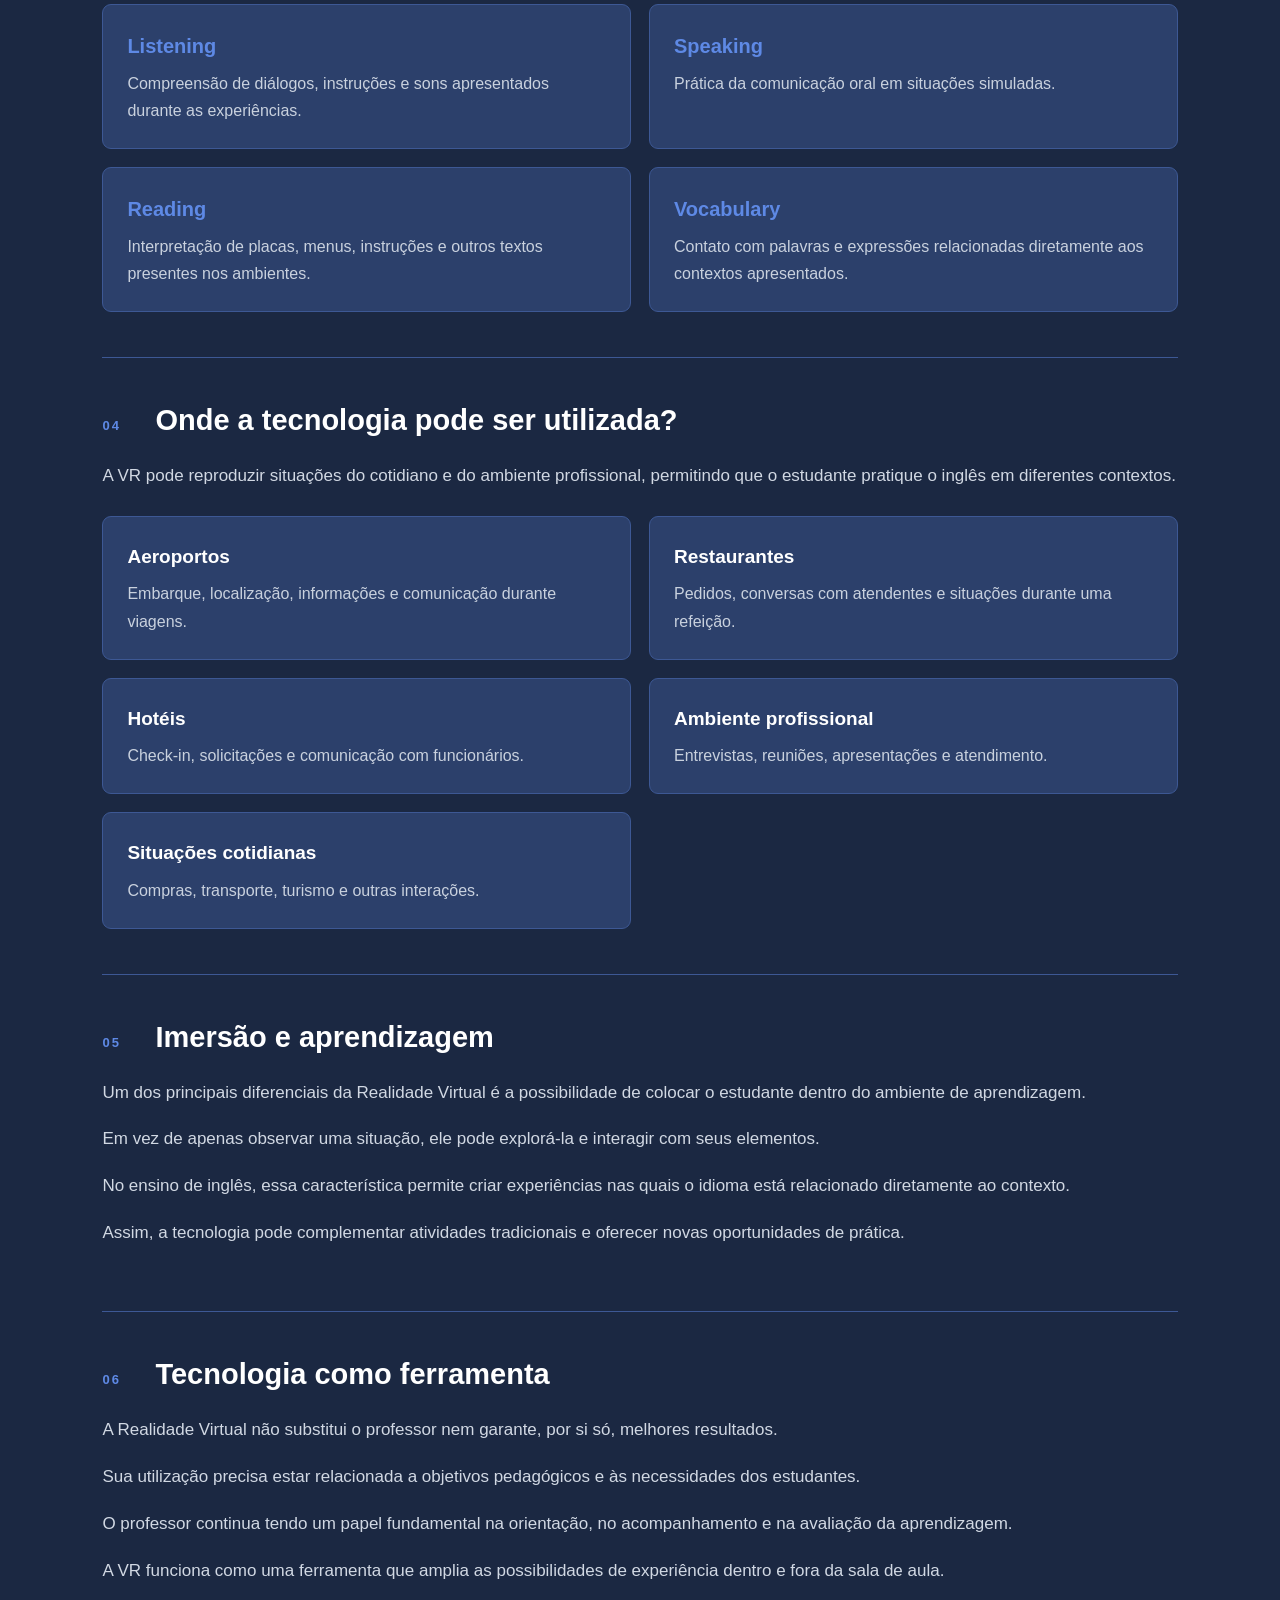
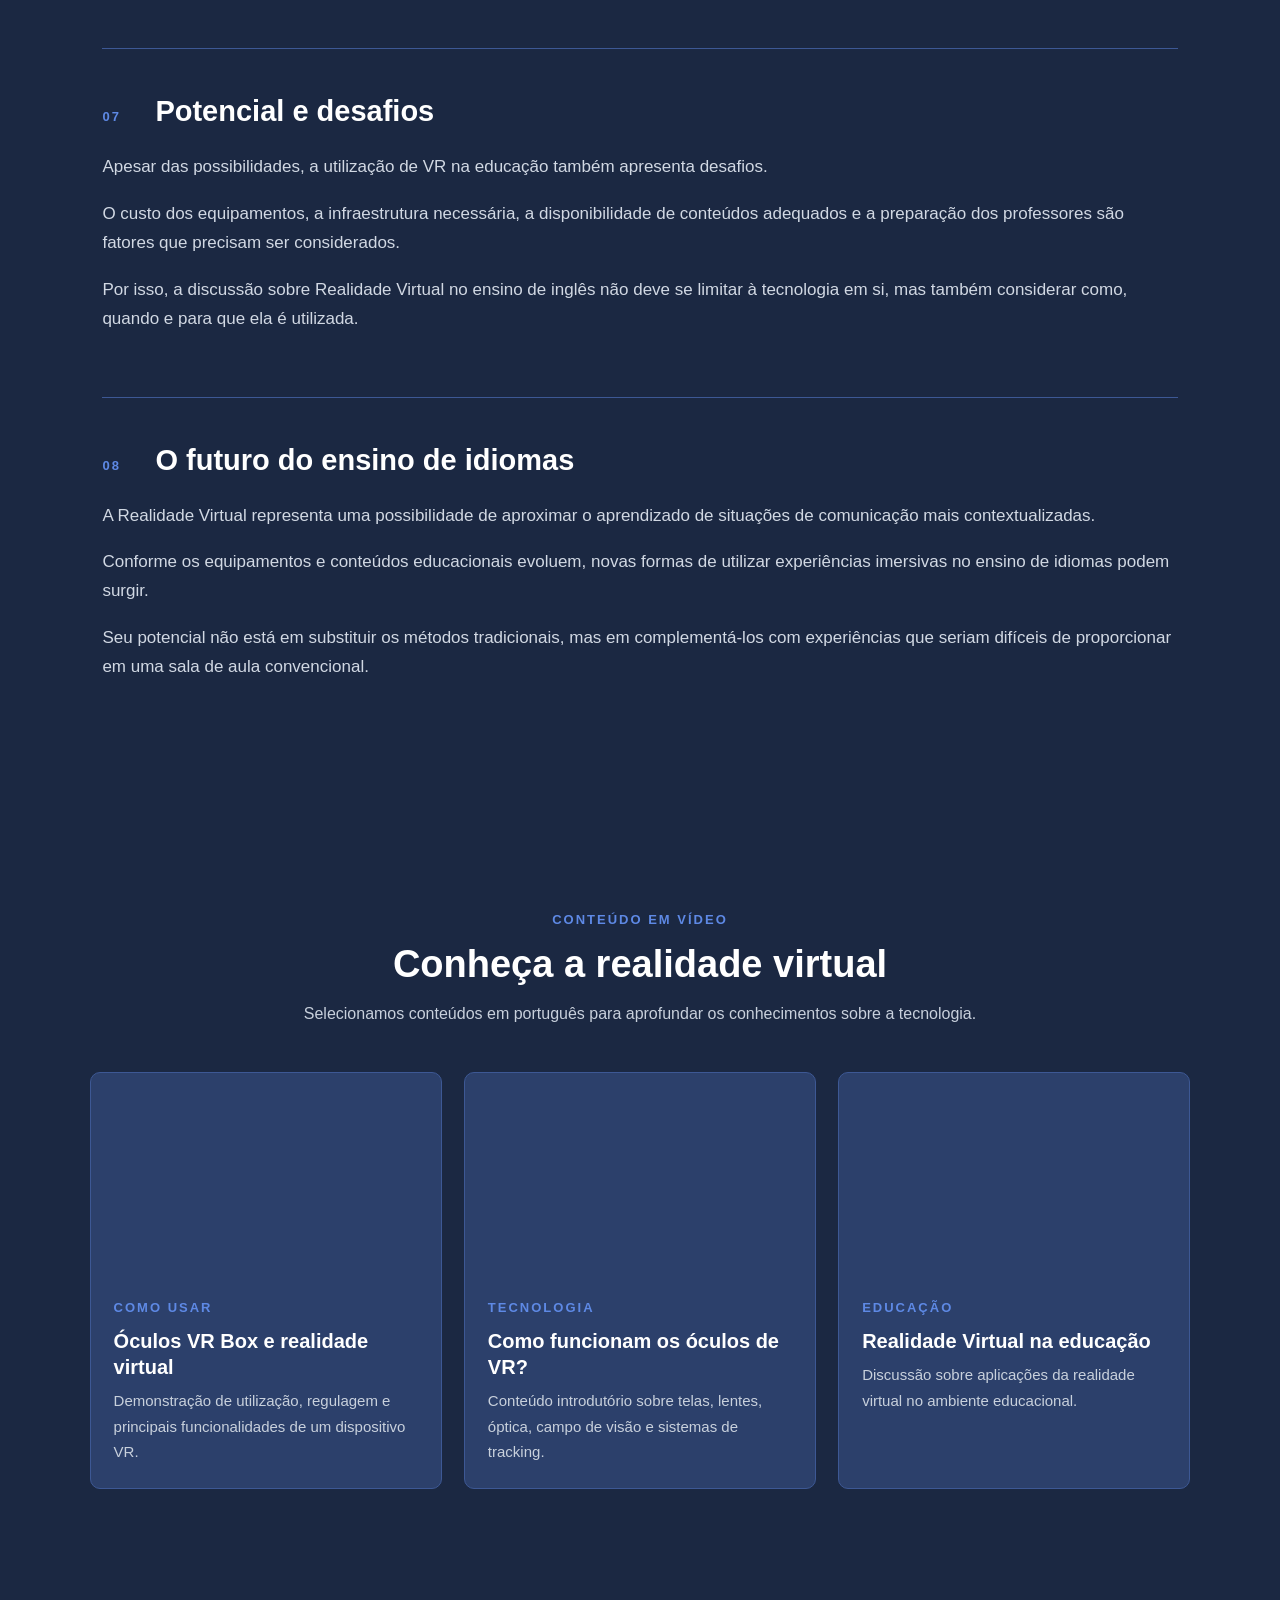
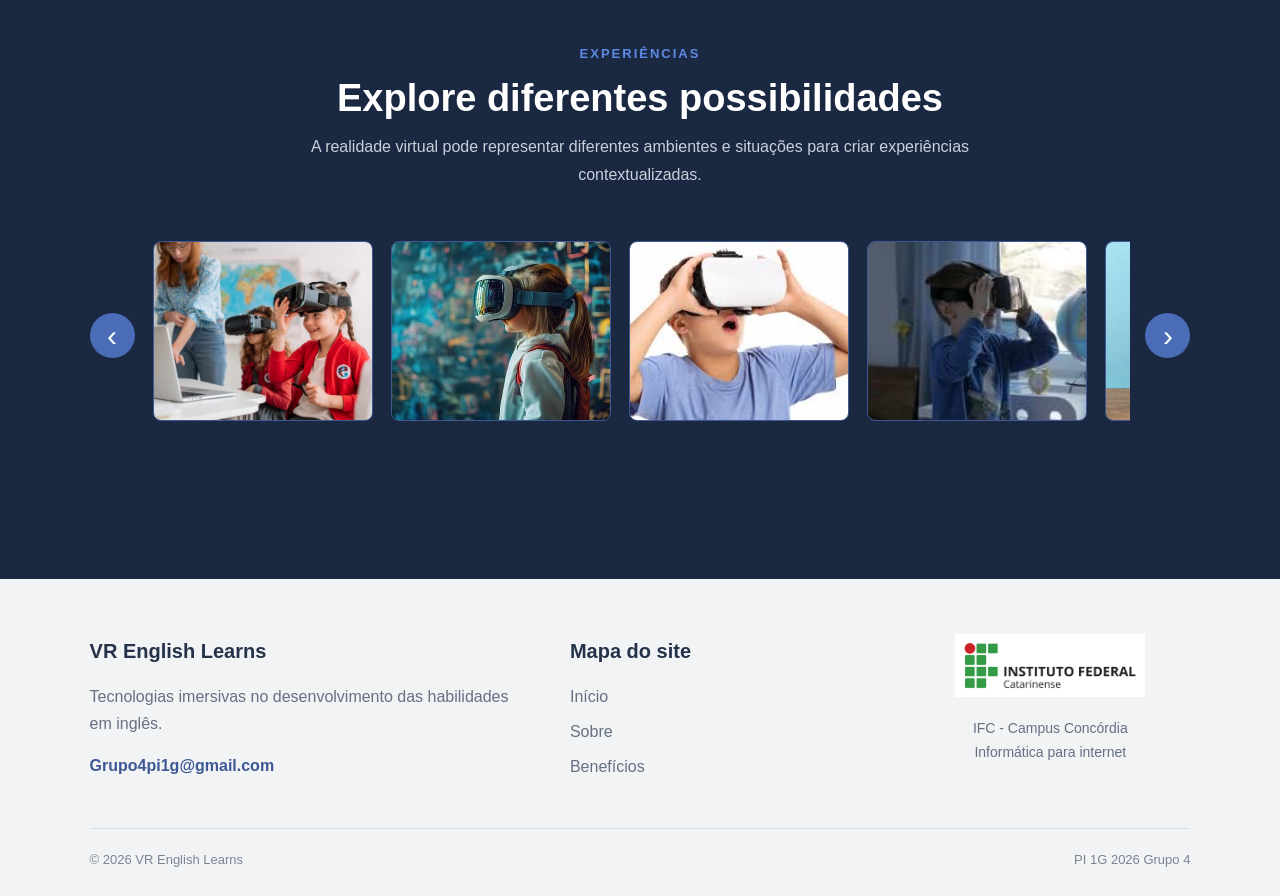
==== commit 98761ee6: "arrumei as coisa geral e precisa arrumar o negocio de mudar de pagina" ====
--- a/Index.html
+++ b/Index.html
@@ -1,176 +1,565 @@
-
 <!DOCTYPE html>
-<html>
-    <head>
-          <meta charset="utf-8">
-          <title>Inicio - Tecnologias Imersivas no desemvolvimento das habilidades em inglês</title>
-          <link rel="stylesheet" href="css/style.css">
-          <script src="javascript/Scripts.js"></script>
-    </head>
-    <body>
-      
-     <header>
-
-          <h3>VR English learns</h3>
-          <a href="Index.html">Início</a>
-          <a href="paginas/sobre.html">Sobre</a>
-          <a href="paginas/beneficios.html">Benefícios</a>
-
-     </header>
-        
-     <section class="topo">
-     <div class="imagem_principal">
-          <img src="imagens/inicio.jpeg" width="100%" height="30%">
-          <p>O Futuro Da Aprendizagem De Inglês</p>
-     </div>
-     </section>
-
-
-     <section class="secao_texto">
-          <div class="texto">
-               
-               <h3 id="vr_no_ensino"><b>Realidade Virtual no Ensino de Inglês</b></h3>
-                    <p>A Realidade Virtual (VR) permite criar ambientes digitais imersivos nos quais o usuário pode observar, ouvir e interagir com diferentes elementos. No ensino de inglês, essa tecnologia pode aproximar o estudante de situações de comunicação que seriam difíceis de reproduzir em uma sala de aula convencional.<br>Em vez de trabalhar o idioma apenas por meio de textos, exercícios e diálogos, o estudante pode entrar em ambientes virtuais como aeroportos, restaurantes, hotéis e espaços profissionais, utilizando o inglês dentro de diferentes contextos.</p>
-
-                    <div class="linha"></div> 
-                    <br>
-          </div>
-
-          <div class="texto">
-               <h3 id="pq_utilizar"><b>Por que utilizar VR para aprender inglês?</b></h3>
-                    <p>Aprender um idioma não significa apenas memorizar palavras e regras gramaticais. É necessário desenvolver a capacidade de compreender, falar, ler e utilizar o vocabulário de acordo com cada situação.<br>A Realidade Virtual pode reunir essas habilidades em uma mesma experiência. Uma atividade pode, por exemplo, colocar o estudante em um aeroporto virtual, onde ele precisa compreender instruções, localizar informações e interagir em inglês.<br>O objetivo não é apenas aprender o significado das palavras, mas compreender como e quando utilizá-las.</p>
-
-                    <div class="linha"></div> 
-                    <br>
-          </div>
-
-          <div class="texto">
-               <h3 id="habilidades"><b>As habilidades desenvolvidas</b></h3>
-                    <p>Listening — compreensão de diálogos, instruções e sons apresentados durante as experiências.
-
-                         Speaking — prática da comunicação oral em situações simuladas.
-                         
-                         Reading — interpretação de placas, menus, instruções e outros textos presentes nos ambientes.
-                         
-                         Vocabulary — contato com palavras e expressões relacionadas diretamente aos contextos apresentados.</p>
-
-                    <div class="linha"></div> 
-                    <br>
-          </div>
-
-          <div class="texto">
-               <h3 id="onde_usada"><b>Onde a tecnologia pode ser utilizada?</b></h3>
-                         <p>A VR pode reproduzir situações do cotidiano e do ambiente profissional, permitindo que o estudante pratique o inglês em diferentes contextos.
-
-                              Aeroportos: embarque, localização, informações e comunicação durante viagens.
-                              Restaurantes: pedidos, conversas com atendentes e situações durante uma refeição.
-                              Hotéis: check-in, solicitações e comunicação com funcionários.
-                              Ambiente profissional: entrevistas, reuniões, apresentações e atendimento.
-                              Situações cotidianas: compras, transporte, turismo e outras interações.
-                         </p>
-
-                         <div class="linha"></div> 
-                         <br>
-          </div>
-
-          <div class="texto">
-               <h3 id="imersao"><b>Imersão e aprendizagem</b></h3>
-                    <p>Um dos principais diferenciais da Realidade Virtual é a possibilidade de colocar o estudante dentro do ambiente de aprendizagem. Em vez de apenas observar uma situação, ele pode explorá-la e interagir com seus elementos.<br>No ensino de inglês, essa característica permite criar experiências nas quais o idioma está relacionado diretamente ao contexto. Assim, a tecnologia pode complementar atividades tradicionais e oferecer novas oportunidades de prática.</p>
-                    
-                    <div class="linha"></div> 
-                    <br>
-          </div>
-
-          <div class="texto">
-               <h3 id="tech_ferramente"><b>Tecnologia como ferramenta</b></h3>
-                    <p>A Realidade Virtual não substitui o professor nem garante, por si só, melhores resultados. Sua utilização precisa estar relacionada a objetivos pedagógicos e às necessidades dos estudantes.<br>O professor continua tendo um papel fundamental na orientação, no acompanhamento e na avaliação da aprendizagem. A VR funciona como uma ferramenta que amplia as possibilidades de experiência dentro e fora da sala de aula.</p>
-
-                    <div class="linha"></div> 
-                    <br>
-          </div>
-
-          <div class="texto">
-               <h3 id="potencial"><b>Potencial e desafios</b></h3>
-                    <p>Apesar das possibilidades, a utilização de VR na educação também apresenta desafios. O custo dos equipamentos, a infraestrutura necessária, a disponibilidade de conteúdos adequados e a preparação dos professores são fatores que precisam ser considerados.<br>Por isso, a discussão sobre Realidade Virtual no ensino de inglês não deve se limitar à tecnologia em si, mas também considerar como, quando e para que ela é utilizada.</p>
-
-                    <div class="linha"></div> 
-                    <br>
-          </div>
- 
-          <div class="texto">
-               <h3 id="futuro_ensino"><b>O futuro do ensino de idiomas</b></h3>
-                    <p>A Realidade Virtual representa uma possibilidade de aproximar o aprendizado de situações de comunicação mais contextualizadas. Conforme os equipamentos e conteúdos educacionais evoluem, novas formas de utilizar experiências imersivas no ensino de idiomas podem surgir.<br>Seu potencial não está em substituir os métodos tradicionais, mas em complementá-los com experiências que seriam difíceis de proporcionar em uma sala de aula convencional.</p>
-
-                    <div class="linha"></div> 
-                    <br>
-          </div>
-
-     </section>
-
-     <div class="carrossel">
-          <div class="card-carrossel"><img src="imagens/c1.jpg" alt="" width="200" height="200"></div>
-          <div class="card-carrossel"><img src="imagens/c2.jpg" alt="" width="200" height="200"></div>
-          <div class="card-carrossel"><img src="imagens/c3.jpg" alt="" width="200" height="200"></div>
-          <div class="card-carrossel"><img src="imagens/c4.jpg" alt="" width="200" height="200"></div>
-          <div class="card-carrossel"><img src="imagens/c5.jpg" alt="" width="200" height="200"></div>
-          <div class="card-carrossel"><img src="imagens/c6.jpg" alt="" width="200" height="200"></div>
-          <div class="card-carrossel"><img src="imagens/c7.jpg" alt="" width="200" height="200"></div>
-          <div class="card-carrossel"><img src="imagens/c8.jpg" alt="" width="200" height="200"></div>
-          <div class="card-carrossel"><img src="imagens/c9.jpg" alt="" width="200" height="200"></div>
-          <div class="card-carrossel"><img src="imagens/c10.jpg" alt="" width="200" height="200"></div>
-          <div class="card-carrossel"><img src="imagens/c11.jpg" alt="" width="200" height="200"></div>
-     </div>
-
-
-     <footer>
-
-          <div class="contatos">
-              <p>Contato: Grupo4pi1g@gmail.com</p>
-          </div>
-          <div class="logo_ifc"><img src="imagens/Logo_IFC_horizontal.png" alt="Logo do Instituto Federal Catarinense"></div>
-
-          <div class="mapa">
-              <a href="Index.html"><b>Inicio</b></a>
-              <br>
-                  <a href="#vr_no_ensino"><u>Realidade Virtual no Ensino de Inglês</u></a>
-                  <br>
-                  <a href="#pq_utilizar"><u>Por que utilizar VR para aprender inglês?</u></a>
-                  <br>
-                  <a href="#habilidades"><u>As habilidades desenvolvidas</u></a>
-                  <br>
-                  <a href="#onde_usada"><u>Onde a tecnologia pode ser utilizada?</u></a>
-                  <br>
-                  <a href="#imersao"><u>Imersão e aprendizagem</u></a>
-                  <br>
-                  <a href="#tech_ferramente"><u>Tecnologia como ferramenta</u></a>
-                  <br>
-                  <a href="#potencial"><u>Potencial e desafios</u></a>
-                  <br>
-                  <a href="#futuro_ensino"><u>O futuro do ensino de idiomas</u></a>
-                  <br>
-
-               <a href="paginas/sobre.html"><b>Sobre</b></a>
-               <br>
-                    <a href="#o_que_e"><u>O que é Realidade Virtual?</u></a><br>
-                    <a href="#funcionamento"><u>Como funciona a VR?</u></a><br>
-                    <a href="#componentes"><u>Principais componentes</u></a><br>
-                    <a href="#imersao"><u>O que significa “imersão”?</u></a><br>
-                    <a href="#vr_apenas_jogo"><u>VR não é apenas um jogo</u></a><br>
-                    <a href="#vr_tempo"><u>VR ao longo do tempo</u></a><br>
-                    <a href="#vr_aumentada"><u>VR × Realidade Aumentada</u></a><br>
-                    <br>
-               <a href="paginas/beneficios.html"><b>Beneficios</b></a>
-                    <a href="#1">Aprender inglês de uma nova maneira</a>
-                    <a href="#2">Mais imersão</a>
-                    <a href="#3">Aprendizado na prática</a>
-                    <a href="#4">Maior interação</a>
-                    <a href="#5">Aprender através de situações reais</a>
-                    <a href="#6">Aprender no seu ritmo</a>
-                    <a href="#7">Comparando as experiências</a>
-          </div>
-
-      </footer>
-
-    </body>
-</html>
-
+<html lang="pt-BR">
+<head>
+    <meta charset="UTF-8">
+    <meta name="viewport" content="width=device-width, initial-scale=1.0">
+    <title>VR English Learns - Realidade Virtual no Ensino de Inglês</title>
+    <link rel="stylesheet" href="css/style.css">
+    <script src="javascript/Scripts.js" defer></script>
+</head>
+
+<body>
+
+<header id="header">
+
+    <div class="logo">
+        VR English Learns
+    </div>
+
+    <nav>
+        <a href="index.html">Início</a>
+        <a href="paginas/sobre.html">Sobre</a>
+        <a href="paginas/beneficios.html">Benefícios</a>
+    </nav>
+
+</header>
+
+<main>
+
+    <section class="hero">
+
+        <img src="imagens/inicio.jpeg" alt="Realidade virtual">
+
+        <div class="hero-overlay"></div>
+
+        <div class="hero-conteudo">
+
+            <span class="tag">TECNOLOGIA E EDUCAÇÃO</span>
+
+            <h1>O Futuro Da Aprendizagem De Inglês</h1>
+
+            <p>
+                A Realidade Virtual pode criar novas formas de
+                desenvolver habilidades em inglês por meio de
+                ambientes digitais imersivos, interativos e
+                contextualizados.
+            </p>
+
+        </div>
+
+    </section>
+
+
+    <section class="secao_texto">
+
+        <div class="titulo-secao">
+            <span>01</span>
+            <h2>Realidade Virtual no Ensino de Inglês</h2>
+        </div>
+
+        <div class="texto-informativo">
+
+            <p>
+                A Realidade Virtual (VR) permite criar ambientes
+                digitais imersivos nos quais o usuário pode observar,
+                ouvir e interagir com diferentes elementos.
+            </p>
+
+            <p>
+                No ensino de inglês, essa tecnologia pode aproximar
+                o estudante de situações de comunicação que seriam
+                difíceis de reproduzir em uma sala de aula convencional.
+            </p>
+
+            <p>
+                Em vez de trabalhar o idioma apenas por meio de textos,
+                exercícios e diálogos, o estudante pode entrar em
+                ambientes virtuais como aeroportos, restaurantes,
+                hotéis e espaços profissionais, utilizando o inglês
+                dentro de diferentes contextos.
+            </p>
+
+        </div>
+
+
+        <div class="texto-informativo">
+
+            <div class="titulo-secao pequeno">
+                <span>02</span>
+                <h2>Por que utilizar VR para aprender inglês?</h2>
+            </div>
+
+            <p>
+                Aprender um idioma não significa apenas memorizar
+                palavras e regras gramaticais. É necessário desenvolver
+                a capacidade de compreender, falar, ler e utilizar
+                o vocabulário de acordo com cada situação.
+            </p>
+
+            <p>
+                A Realidade Virtual pode reunir essas habilidades
+                em uma mesma experiência.
+            </p>
+
+            <p>
+                Uma atividade pode, por exemplo, colocar o estudante
+                em um aeroporto virtual, onde ele precisa compreender
+                instruções, localizar informações e interagir em inglês.
+            </p>
+
+            <p>
+                O objetivo não é apenas aprender o significado das
+                palavras, mas compreender como e quando utilizá-las.
+            </p>
+
+        </div>
+
+
+        <div class="texto-informativo">
+
+            <div class="titulo-secao pequeno">
+                <span>03</span>
+                <h2>As habilidades desenvolvidas</h2>
+            </div>
+
+            <div class="habilidades">
+
+                <div>
+                    <strong>Listening</strong>
+                    <p>
+                        Compreensão de diálogos, instruções e sons
+                        apresentados durante as experiências.
+                    </p>
+                </div>
+
+                <div>
+                    <strong>Speaking</strong>
+                    <p>
+                        Prática da comunicação oral em situações
+                        simuladas.
+                    </p>
+                </div>
+
+                <div>
+                    <strong>Reading</strong>
+                    <p>
+                        Interpretação de placas, menus, instruções
+                        e outros textos presentes nos ambientes.
+                    </p>
+                </div>
+
+                <div>
+                    <strong>Vocabulary</strong>
+                    <p>
+                        Contato com palavras e expressões relacionadas
+                        diretamente aos contextos apresentados.
+                    </p>
+                </div>
+
+            </div>
+
+        </div>
+
+
+        <div class="texto-informativo">
+
+            <div class="titulo-secao pequeno">
+                <span>04</span>
+                <h2>Onde a tecnologia pode ser utilizada?</h2>
+            </div>
+
+            <p>
+                A VR pode reproduzir situações do cotidiano e do
+                ambiente profissional, permitindo que o estudante
+                pratique o inglês em diferentes contextos.
+            </p>
+
+            <div class="contextos">
+
+                <div>
+                    <h3>Aeroportos</h3>
+                    <p>
+                        Embarque, localização, informações e
+                        comunicação durante viagens.
+                    </p>
+                </div>
+
+                <div>
+                    <h3>Restaurantes</h3>
+                    <p>
+                        Pedidos, conversas com atendentes e
+                        situações durante uma refeição.
+                    </p>
+                </div>
+
+                <div>
+                    <h3>Hotéis</h3>
+                    <p>
+                        Check-in, solicitações e comunicação
+                        com funcionários.
+                    </p>
+                </div>
+
+                <div>
+                    <h3>Ambiente profissional</h3>
+                    <p>
+                        Entrevistas, reuniões, apresentações
+                        e atendimento.
+                    </p>
+                </div>
+
+                <div>
+                    <h3>Situações cotidianas</h3>
+                    <p>
+                        Compras, transporte, turismo e
+                        outras interações.
+                    </p>
+                </div>
+
+            </div>
+
+        </div>
+
+
+        <div class="texto-informativo">
+
+            <div class="titulo-secao pequeno">
+                <span>05</span>
+                <h2>Imersão e aprendizagem</h2>
+            </div>
+
+            <p>
+                Um dos principais diferenciais da Realidade Virtual
+                é a possibilidade de colocar o estudante dentro do
+                ambiente de aprendizagem.
+            </p>
+
+            <p>
+                Em vez de apenas observar uma situação, ele pode
+                explorá-la e interagir com seus elementos.
+            </p>
+
+            <p>
+                No ensino de inglês, essa característica permite
+                criar experiências nas quais o idioma está relacionado
+                diretamente ao contexto.
+            </p>
+
+            <p>
+                Assim, a tecnologia pode complementar atividades
+                tradicionais e oferecer novas oportunidades de prática.
+            </p>
+
+        </div>
+
+
+        <div class="texto-informativo">
+
+            <div class="titulo-secao pequeno">
+                <span>06</span>
+                <h2>Tecnologia como ferramenta</h2>
+            </div>
+
+            <p>
+                A Realidade Virtual não substitui o professor nem
+                garante, por si só, melhores resultados.
+            </p>
+
+            <p>
+                Sua utilização precisa estar relacionada a objetivos
+                pedagógicos e às necessidades dos estudantes.
+            </p>
+
+            <p>
+                O professor continua tendo um papel fundamental
+                na orientação, no acompanhamento e na avaliação
+                da aprendizagem.
+            </p>
+
+            <p>
+                A VR funciona como uma ferramenta que amplia as
+                possibilidades de experiência dentro e fora da
+                sala de aula.
+            </p>
+
+        </div>
+
+
+        <div class="texto-informativo">
+
+            <div class="titulo-secao pequeno">
+                <span>07</span>
+                <h2>Potencial e desafios</h2>
+            </div>
+
+            <p>
+                Apesar das possibilidades, a utilização de VR na
+                educação também apresenta desafios.
+            </p>
+
+            <p>
+                O custo dos equipamentos, a infraestrutura necessária,
+                a disponibilidade de conteúdos adequados e a preparação
+                dos professores são fatores que precisam ser considerados.
+            </p>
+
+            <p>
+                Por isso, a discussão sobre Realidade Virtual no ensino
+                de inglês não deve se limitar à tecnologia em si, mas
+                também considerar como, quando e para que ela é utilizada.
+            </p>
+
+        </div>
+
+
+        <div class="texto-informativo">
+
+            <div class="titulo-secao pequeno">
+                <span>08</span>
+                <h2>O futuro do ensino de idiomas</h2>
+            </div>
+
+            <p>
+                A Realidade Virtual representa uma possibilidade de
+                aproximar o aprendizado de situações de comunicação
+                mais contextualizadas.
+            </p>
+
+            <p>
+                Conforme os equipamentos e conteúdos educacionais
+                evoluem, novas formas de utilizar experiências
+                imersivas no ensino de idiomas podem surgir.
+            </p>
+
+            <p>
+                Seu potencial não está em substituir os métodos
+                tradicionais, mas em complementá-los com experiências
+                que seriam difíceis de proporcionar em uma sala de
+                aula convencional.
+            </p>
+
+        </div>
+
+    </section>
+
+
+    <section class="secao videos">
+
+        <div class="titulo-central">
+
+            <span>CONTEÚDO EM VÍDEO</span>
+
+            <h2>Conheça a realidade virtual</h2>
+
+            <p>
+                Selecionamos conteúdos em português para aprofundar
+                os conhecimentos sobre a tecnologia.
+            </p>
+
+        </div>
+
+        <div class="videos-grid">
+
+            <article class="video-card">
+
+                <iframe
+                    src="https://www.youtube.com/embed/bvEATBh4sY0"
+                    title="Óculos VR Box - Como usar"
+                    allowfullscreen>
+                </iframe>
+
+                <div>
+                    <span>COMO USAR</span>
+                    <h3>Óculos VR Box e realidade virtual</h3>
+                    <p>
+                        Demonstração de utilização, regulagem e
+                        principais funcionalidades de um dispositivo VR.
+                    </p>
+                </div>
+
+            </article>
+
+
+            <article class="video-card">
+
+                <iframe
+                    src="https://www.youtube.com/embed/LKYN8C24J9c"
+                    title="Como funcionam os óculos de realidade virtual"
+                    allowfullscreen>
+                </iframe>
+
+                <div>
+                    <span>TECNOLOGIA</span>
+                    <h3>Como funcionam os óculos de VR?</h3>
+                    <p>
+                        Conteúdo introdutório sobre telas, lentes,
+                        óptica, campo de visão e sistemas de tracking.
+                    </p>
+                </div>
+
+            </article>
+
+
+            <article class="video-card">
+
+                <iframe
+                    src="https://www.youtube.com/embed/qySUPrW4q5M"
+                    title="Como a realidade virtual pode ser usada na educação"
+                    allowfullscreen>
+                </iframe>
+
+                <div>
+                    <span>EDUCAÇÃO</span>
+                    <h3>Realidade Virtual na educação</h3>
+                    <p>
+                        Discussão sobre aplicações da realidade
+                        virtual no ambiente educacional.
+                    </p>
+                </div>
+
+            </article>
+
+        </div>
+
+    </section>
+
+
+    <section class="carrossel-secao">
+
+        <div class="titulo-central">
+
+            <span>EXPERIÊNCIAS</span>
+
+            <h2>Explore diferentes possibilidades</h2>
+
+            <p>
+                A realidade virtual pode representar diferentes
+                ambientes e situações para criar experiências
+                contextualizadas.
+            </p>
+
+        </div>
+
+        <div class="carrossel-wrapper">
+
+            <button id="anterior" class="carrossel-botao">‹</button>
+
+            <div class="carrossel" id="carrossel">
+
+                <div class="card-carrossel">
+                    <img src="imagens/c1.jpg" alt="Experiência VR">
+                </div>
+
+                <div class="card-carrossel">
+                    <img src="imagens/c2.jpg" alt="Experiência VR">
+                </div>
+
+                <div class="card-carrossel">
+                    <img src="imagens/c3.jpg" alt="Experiência VR">
+                </div>
+
+                <div class="card-carrossel">
+                    <img src="imagens/c4.jpg" alt="Experiência VR">
+                </div>
+
+                <div class="card-carrossel">
+                    <img src="imagens/c5.jpg" alt="Experiência VR">
+                </div>
+
+                <div class="card-carrossel">
+                    <img src="imagens/c6.jpg" alt="Experiência VR">
+                </div>
+
+                <div class="card-carrossel">
+                    <img src="imagens/c7.jpg" alt="Experiência VR">
+                </div>
+
+                <div class="card-carrossel">
+                    <img src="imagens/c8.jpg" alt="Experiência VR">
+                </div>
+
+                <div class="card-carrossel">
+                    <img src="imagens/c9.jpg" alt="Experiência VR">
+                </div>
+
+                <div class="card-carrossel">
+                    <img src="imagens/c10.jpg" alt="Experiência VR">
+                </div>
+
+                <div class="card-carrossel">
+                    <img src="imagens/c11.jpg" alt="Experiência VR">
+                </div>
+
+            </div>
+
+            <button id="proximo" class="carrossel-botao">›</button>
+
+        </div>
+
+    </section>
+
+</main>
+
+
+<footer id="footer">
+
+    <div class="footer-conteudo">
+
+        <div class="footer-coluna">
+
+            <h3>VR English Learns</h3>
+
+            <p>
+                Tecnologias imersivas no desenvolvimento
+                das habilidades em inglês.
+            </p>
+
+            <p class="email">
+                Grupo4pi1g@gmail.com
+            </p>
+
+        </div>
+
+
+        <div class="footer-coluna">
+
+            <h3>Mapa do site</h3>
+
+            <a href="../index.html">Início</a>
+            <a href="..paginas/sobre.html">Sobre</a>
+            <a href="../paginas/beneficios.html">Benefícios</a>
+
+        </div>
+
+
+        <div class="footer-coluna footer-ifc">
+
+            <img
+                src="imagens/Logo_IFC_horizontal.png"
+                alt="Logo do Instituto Federal Catarinense">
+
+            <p>IFC - Campus Concórdia<br>
+               Informática para internet
+            </p>
+            
+
+        </div>
+
+    </div>
+
+
+    <div class="footer-bottom">
+
+        <p>© 2026 VR English Learns</p>
+
+        <p>PI 1G 2026 Grupo 4</p>
+
+    </div>
+
+</footer>
+
+
+<button id="topo">↑</button>
+
+</body>
+</html>
--- a/css/style.css
+++ b/css/style.css
@@ -1,27 +1,17 @@
-
-
 :root {
-    --preto:  #000000;
+    --azul-escuro: #1B2842;
+    --azul-4: #2C406B;
+    --azul-3: #3D5894;
+    --azul-2: #4B6DB7;
+    --azul-1: #5E89E5;
     --branco: #FFFFFF;
-    --azul1:  #5E89E5;
-    --azul2:  #4B6DB7;
-    --azul3:  #3D5894;
-    --azul4:  #2C406B;
-    --azul5:  #1B2842;
-
-    --espaco-lateral: 8%;
-    --raio: 10px;
-    --raio-lg: 18px;
-    --transicao: .25s cubic-bezier(.4, 0, .2, 1);
-    --transicao-lenta: .6s cubic-bezier(.16, 1, .3, 1);
-    --sombra: 0 10px 30px rgba(0, 0, 0, .35);
-    --sombra-suave: 0 4px 14px rgba(0, 0, 0, .25);
-    --brilho-azul1: 0 0 0 rgba(94, 137, 229, 0);
-}
-
-*,
-*::before,
-*::after {
+    --cinza: #F1F3F5;
+    --cinza-borda: #D9DEE5;
+    --texto: #25324A;
+    --texto-claro: #657083;
+}
+
+* {
     margin: 0;
     padding: 0;
     box-sizing: border-box;
@@ -32,1007 +22,686 @@
 }
 
 body {
-    background:
-        radial-gradient(1100px 500px at 12% -10%, rgba(94, 137, 229, .16), transparent 60%),
-        radial-gradient(900px 480px at 105% 15%, rgba(75, 109, 183, .18), transparent 55%),
-        var(--azul5);
+    background: var(--azul-escuro);
     color: var(--branco);
-    font-family: 'Segoe UI', Arial, Helvetica, sans-serif;
-    line-height: 1.5;
-    -webkit-font-smoothing: antialiased;
-}
-
-img {
-    max-width: 100%;
-    display: block;
+    font-family: Arial, Helvetica, sans-serif;
+    line-height: 1.7;
 }
 
 a {
-    color: inherit;
     text-decoration: none;
 }
 
-ul, ol {
-    list-style: none;
-}
-
-::selection {
-    background-color: var(--azul1);
-    color: var(--branco);
-}
-
-::-webkit-scrollbar {
-    width: 10px;
-}
-
-::-webkit-scrollbar-track {
-    background: var(--azul5);
-}
-
-::-webkit-scrollbar-thumb {
-    background: var(--azul3);
-    border-radius: 10px;
-}
-
-::-webkit-scrollbar-thumb:hover {
-    background: var(--azul2);
-}
-
-
-.skip-link {
-    position: absolute;
-    top: -100%;
-    left: 0;
-    background-color: var(--azul2);
-    color: var(--branco);
-    font-weight: bold;
-    padding: 12px 20px;
-    z-index: 999;
-    border-radius: 0 0 var(--raio) 0;
-    transition: top var(--transicao);
-}
-
-.skip-link:focus {
-    top: 0;
-}
-
-a:focus-visible,
-button:focus-visible {
-    outline: 3px solid var(--azul1);
-    outline-offset: 3px;
-    border-radius: 4px;
-}
-
-.reveal {
-    opacity: 0;
-    transform: translateY(28px);
-    transition: opacity .8s cubic-bezier(.16, 1, .3, 1),
-                transform .8s cubic-bezier(.16, 1, .3, 1);
-}
-
-.reveal.em-vista {
-    opacity: 1;
-    transform: translateY(0);
-}
-
-@media (prefers-reduced-motion: reduce) {
-    html { scroll-behavior: auto; }
-    .reveal { opacity: 1; transform: none; transition: none; }
-    * { animation-duration: .001ms !important; animation-iteration-count: 1 !important; transition-duration: .001ms !important; }
-}
-
-
-header {
+#header {
+    width: 100%;
+    min-height: 74px;
+    padding: 0 7%;
+    display: flex;
+    align-items: center;
+    justify-content: space-between;
+    background: var(--azul-4);
+    border-bottom: 1px solid var(--azul-3);
     position: sticky;
     top: 0;
-    z-index: 50;
-    background-color: rgba(28, 41, 74, .72);
-    backdrop-filter: blur(14px) saturate(140%);
-    -webkit-backdrop-filter: blur(14px) saturate(140%);
+    z-index: 1000;
+}
+
+.logo {
+    color: var(--branco);
+    font-size: 22px;
+    font-weight: bold;
+}
+
+#header nav {
+    display: flex;
+    gap: 5px;
+}
+
+#header nav a {
+    padding: 10px 17px;
+    color: var(--branco);
+    border-radius: 6px;
+    transition: background 0.2s;
+}
+
+#header nav a:hover {
+    background: var(--azul-3);
+}
+
+.menu-btn {
+    display: none;
+    border: 0;
+    background: transparent;
+    color: white;
+    font-size: 27px;
+    cursor: pointer;
+}
+
+.hero {
+    min-height: 570px;
+    position: relative;
     display: flex;
     align-items: center;
-    flex-wrap: wrap;
-    padding: 14px 40px;
-    border-bottom: 1px solid rgba(94, 137, 229, .18);
-    gap: 20px;
-}
-
-.logo {
-    background: linear-gradient(135deg, var(--azul1), var(--azul2));
-    color: var(--branco);
-    font-size: 16px;
-    font-weight: bold;
-    padding: 12px 22px;
-    border-radius: var(--raio);
-    line-height: 1.2;
-    letter-spacing: .2px;
-    box-shadow: 0 6px 18px rgba(94, 137, 229, .3);
-}
-
-header nav {
-    margin-left: auto;
-}
-
-.menu {
-    display: flex;
-    align-items: center;
-    gap: 30px;
-    flex-wrap: wrap;
-}
-
-.menu a {
-    position: relative;
-    font-size: 15px;
-    font-weight: bold;
-    padding-bottom: 6px;
-    opacity: 0.8;
-    transition: color var(--transicao), opacity var(--transicao);
-}
-
-.menu a::after {
-    content: "";
+    overflow: hidden;
+}
+
+.hero img {
     position: absolute;
-    left: 50%;
-    bottom: 0;
-    width: 0;
-    height: 2px;
-    background: linear-gradient(90deg, var(--azul1), var(--branco));
-    transform: translateX(-50%);
-    transition: width var(--transicao);
-    border-radius: 2px;
-}
-
-.menu a:hover,
-.menu a:focus-visible {
-    color: var(--azul1);
-    opacity: 1;
-}
-
-.menu a:hover::after,
-.menu a:focus-visible::after {
-    width: 60%;
-}
-
-.menu a[aria-current="page"] {
-    opacity: 1;
-}
-
-.menu a[aria-current="page"]::after {
-    width: 100%;
-    background: linear-gradient(90deg, var(--azul1), var(--branco));
-}
-
-
-.topo {
-    width: 100%;
-}
-
-.imagem_principal {
-    position: relative;
-    overflow: hidden;
-    min-height: 260px;
-    border-radius: 0 0 20px 20px;
-}
-
-.imagem_principal img {
-    width: 100%;
-    height: 420px;
-    object-fit: cover;
-    display: block;
-    filter: brightness(.72);
-    transition: transform var(--transicao-lenta), filter var(--transicao), box-shadow var(--transicao);
-}
-
-.imagem_principal:hover img {
-    transform: scale(1.04);
-    filter: brightness(.88) saturate(1.1);
-}
-
-.imagem_principal p {
-    position: absolute;
-    left: 5%;
-    bottom: 28px;
-    z-index: 2;
-    max-width: 620px;
-    font-size: clamp(28px, 4vw, 42px);
-    font-weight: 700;
-    line-height: 1.15;
-    color: var(--branco);
-    text-shadow: 0 4px 18px rgba(0, 0, 0, .7);
-    transition: transform var(--transicao), text-shadow var(--transicao);
-}
-
-.imagem_principal:hover p {
-    transform: translateX(8px);
-    text-shadow: 0 0 18px rgba(94, 137, 229, .62), 0 4px 18px rgba(0, 0, 0, .7);
-}
-
-.hero {
-    position: relative;
-    width: 100%;
-    height: 400px;
-    overflow: hidden;
-    isolation: isolate;
-}
-
-.hero img {
+    inset: 0;
     width: 100%;
     height: 100%;
     object-fit: cover;
-    animation: aproximar-suave 16s ease-in-out infinite alternate;
-}
-
-@keyframes aproximar-suave {
-    from { transform: scale(1); }
-    to   { transform: scale(1.09); }
-}
-
-.hero::before {
-    content: "";
+}
+
+.hero-overlay {
     position: absolute;
     inset: 0;
-    z-index: 1;
-    background: linear-gradient(90deg,
-                 var(--azul5) 0%,
-                 rgba(27, 40, 66, .92) 22%,
-                 rgba(27, 40, 66, .55) 48%,
-                 rgba(27, 40, 66, .12) 72%,
-                 transparent 100%);
-}
-
-.hero::after {
-    content: "";
-    position: absolute;
-    inset: 0;
-    z-index: 1;
-    background: linear-gradient(180deg, rgba(0, 0, 0, .15), transparent 30%, transparent 70%, rgba(0, 0, 0, .35));
-}
-
-.hero h1 {
-    position: absolute;
+    background: linear-gradient(
+        90deg,
+        rgba(27, 40, 66, 0.95),
+        rgba(27, 40, 66, 0.72),
+        rgba(27, 40, 66, 0.25)
+    );
+}
+
+.hero-conteudo {
+    width: 86%;
+    max-width: 1200px;
+    margin: auto;
+    position: relative;
     z-index: 2;
-    top: 44px;
-    left: 5%;
-    width: 60%;
-    max-width: 480px;
-    font-size: clamp(28px, 5vw, 42px);
-    font-weight: bold;
-    line-height: 1.18;
-    color: var(--branco);
-    text-shadow: 0 4px 20px rgba(0, 0, 0, .55);
-    animation: subir-e-aparecer .9s cubic-bezier(.16, 1, .3, 1) both;
-}
-
-.hero-conteudo {
-    position: absolute;
-    z-index: 2;
-    top: 36px;
-    left: 5%;
-    width: 60%;
-    max-width: 480px;
-    display: flex;
-    flex-direction: column;
-    align-items: flex-start;
-    gap: 16px;
-}
-
-.hero-conteudo h1 {
-    position: static;
-    top: auto;
-    left: auto;
-    width: auto;
-    max-width: none;
-    animation: subir-e-aparecer .9s cubic-bezier(.16, 1, .3, 1) .15s both;
-}
-
-.hero-marca {
-    display: inline-flex;
-    align-items: center;
+}
+
+.tag,
+.titulo-secao span,
+.titulo-central span,
+.video-card span {
+    color: var(--azul-1);
     font-size: 13px;
     font-weight: bold;
-    letter-spacing: 2.5px;
-    text-transform: uppercase;
-    color: var(--branco);
-    background: linear-gradient(135deg, var(--azul1), var(--azul2));
-    padding: 9px 18px;
-    border-radius: 999px;
-    box-shadow: 0 8px 22px rgba(94, 137, 229, .4);
-    animation: subir-e-aparecer .9s cubic-bezier(.16, 1, .3, 1) both;
-}
-
-@keyframes subir-e-aparecer {
-    from { opacity: 0; transform: translateY(22px); }
-    to   { opacity: 1; transform: translateY(0); }
-}
-
+    letter-spacing: 2px;
+}
+
+.hero-conteudo h1 {
+    max-width: 850px;
+    margin: 15px 0 20px;
+    font-size: clamp(42px, 6vw, 72px);
+    line-height: 1.08;
+}
+
+.hero-conteudo p {
+    max-width: 700px;
+    margin-bottom: 30px;
+    color: #E1E6EF;
+    font-size: 18px;
+}
+
+.botao {
+    display: inline-block;
+    padding: 13px 23px;
+    background: var(--azul-1);
+    color: white;
+    border-radius: 7px;
+    font-weight: bold;
+    transition: background 0.2s, transform 0.2s;
+}
+
+.botao:hover {
+    background: var(--azul-2);
+    transform: translateY(-2px);
+}
 
 .secao_texto {
-    display: flex;
-    flex-direction: column;
+    width: 84%;
+    max-width: 1150px;
+    margin: auto;
+    padding: 80px 0;
+}
+
+.texto-informativo {
+    padding: 45px 0;
+    border-bottom: 1px solid var(--azul-3);
+    scroll-margin-top: 100px;
+}
+
+.texto-informativo:last-child {
+    border-bottom: 0;
+}
+
+.titulo-secao {
+    display: flex;
+    align-items: baseline;
     gap: 18px;
-    padding: 28px var(--espaco-lateral) 10px;
-}
-
-.texto {
-    background: rgba(255, 255, 255, .02);
-    border: 1px solid rgba(94, 137, 229, .12);
-    border-radius: var(--raio-lg);
-    padding: 24px 26px 18px;
-    box-shadow: var(--sombra-suave);
-    transition: transform var(--transicao), box-shadow var(--transicao), background-color var(--transicao), border-color var(--transicao);
-}
-
-.texto:hover {
-    transform: translateY(-5px);
-    box-shadow: 0 18px 28px rgba(0, 0, 0, .22);
-    background: rgba(94, 137, 229, .08);
-    border-color: rgba(94, 137, 229, .28);
-}
-
-.texto h3 {
+    margin-bottom: 24px;
+}
+
+.titulo-secao span {
+    min-width: 35px;
+}
+
+.titulo-secao h2 {
+    font-size: 32px;
+    line-height: 1.2;
+}
+
+.titulo-secao.pequeno h2 {
+    font-size: 29px;
+}
+
+.texto-informativo > p {
+    margin-bottom: 18px;
+    color: #D1D8E3;
+    font-size: 17px;
+}
+
+.habilidades {
+    display: grid;
+    grid-template-columns: repeat(2, 1fr);
+    gap: 18px;
+}
+
+.habilidades div,
+.contextos div,
+.componentes div,
+.aplicacoes div,
+.situacoes div {
+    padding: 24px;
+    background: var(--azul-4);
+    border: 1px solid var(--azul-3);
+    border-radius: 9px;
+}
+
+.habilidades strong {
+    color: var(--azul-1);
+    font-size: 20px;
+}
+
+.habilidades p,
+.contextos p,
+.componentes p,
+.aplicacoes p,
+.situacoes p {
+    margin-top: 7px;
+    color: #C9D1DE;
+}
+
+.contextos {
+    display: grid;
+    grid-template-columns: repeat(2, 1fr);
+    gap: 18px;
+    margin-top: 25px;
+}
+
+.contextos h3,
+.componentes h3,
+.aplicacoes h3,
+.situacoes h3 {
+    color: white;
+    font-size: 19px;
+}
+
+.componentes {
+    display: grid;
+    grid-template-columns: repeat(2, 1fr);
+    gap: 18px;
+}
+
+.aplicacoes {
+    display: grid;
+    grid-template-columns: repeat(2, 1fr);
+    gap: 18px;
+    margin-top: 25px;
+}
+
+.linha-tempo {
+    display: grid;
+    grid-template-columns: repeat(2, 1fr);
+    gap: 20px;
+}
+
+.linha-tempo div {
+    padding: 25px;
+    border-left: 3px solid var(--azul-1);
+    background: var(--azul-4);
+}
+
+.linha-tempo strong {
+    color: var(--azul-1);
+    font-size: 19px;
+}
+
+.linha-tempo p {
+    margin-top: 8px;
+    color: #CBD3DF;
+}
+
+.comparacao {
+    display: grid;
+    grid-template-columns: 1fr 1fr;
+    gap: 22px;
+    margin-top: 25px;
+}
+
+.comparacao > div {
+    padding: 30px;
+    background: var(--azul-4);
+    border: 1px solid var(--azul-3);
+    border-radius: 10px;
+}
+
+.comparacao h3 {
     margin-bottom: 12px;
-    transition: color var(--transicao), transform var(--transicao), text-shadow var(--transicao);
-}
-
-.texto:hover h3 {
-    color: #dfe9ff;
-    transform: translateX(6px);
-    text-shadow: 0 0 18px rgba(94, 137, 229, .45);
-}
-
-.texto p {
-    transition: color var(--transicao), transform var(--transicao);
-}
-
-.texto:hover p {
-    color: #edf3ff;
-    transform: translateX(4px);
-}
-
-.texto-destaque {
-    background-color: var(--azul5);
-    display: flex;
-    align-items: stretch;
+    color: var(--azul-1);
+}
+
+.comparacao strong {
+    display: block;
+    margin-bottom: 10px;
+}
+
+.formula,
+.frase-destaque,
+.frase-ingles {
+    display: inline-block;
+    margin: 12px 0 20px;
+    padding: 14px 20px;
+    background: var(--azul-4);
+    border-left: 3px solid var(--azul-1);
+    color: white;
+    font-weight: bold;
+}
+
+.frase-ingles {
+    font-size: 20px;
+    color: var(--azul-1);
+}
+
+.processo {
+    display: flex;
+    flex-wrap: wrap;
+    align-items: center;
+    gap: 12px;
+    margin: 25px 0;
+}
+
+.processo span {
+    padding: 10px 16px;
+    background: var(--azul-4);
+    border: 1px solid var(--azul-3);
+    border-radius: 6px;
+}
+
+.processo b {
+    color: var(--azul-1);
+}
+
+.situacoes {
+    display: grid;
+    grid-template-columns: repeat(3, 1fr);
+    gap: 18px;
+    margin-top: 25px;
+}
+
+.comparacao-aprendizado {
+    display: grid;
+    grid-template-columns: 1fr 1fr;
     gap: 22px;
-    padding: 42px var(--espaco-lateral) 36px;
-    position: relative;
-}
-
-.texto-destaque .linha {
-    flex: 0 0 4px;
-    width: 4px;
-    border-radius: 4px;
-    background: linear-gradient(180deg, var(--azul1), var(--azul3));
-    box-shadow: 0 0 16px rgba(94, 137, 229, .5);
-}
-
-.texto-destaque p {
-    font-size: 17px;
+    margin: 30px 0;
+}
+
+.comparacao-aprendizado > div {
+    padding: 28px;
+    background: var(--azul-4);
+    border: 1px solid var(--azul-3);
+    border-radius: 10px;
+}
+
+.comparacao-aprendizado h3 {
+    margin-bottom: 20px;
+}
+
+.fluxo {
+    display: flex;
+    flex-wrap: wrap;
+    gap: 10px;
+    align-items: center;
+    color: #D5DCE7;
+}
+
+.fluxo span {
+    color: var(--azul-1);
     font-weight: bold;
-    line-height: 1.7;
-    color: var(--branco);
-    white-space: pre-line;
-    max-width: 900px;
-}
-
+}
+
+.destaque-fluxo {
+    color: white;
+}
+
+.videos {
+    width: 86%;
+    max-width: 1200px;
+    margin: auto;
+    padding: 80px 0;
+}
+
+.titulo-central {
+    max-width: 750px;
+    margin: 0 auto 45px;
+    text-align: center;
+}
+
+.titulo-central h2 {
+    margin: 10px 0 12px;
+    font-size: 38px;
+    line-height: 1.2;
+}
+
+.titulo-central p {
+    color: #C8D0DC;
+    font-size: 16px;
+}
+
+.videos-grid {
+    display: grid;
+    grid-template-columns: repeat(3, 1fr);
+    gap: 22px;
+}
+
+.video-card {
+    overflow: hidden;
+    background: var(--azul-4);
+    border: 1px solid var(--azul-3);
+    border-radius: 10px;
+}
+
+.video-card iframe {
+    display: block;
+    width: 100%;
+    aspect-ratio: 16 / 9;
+    border: 0;
+}
+
+.video-card > div {
+    padding: 23px;
+}
+
+.video-card h3 {
+    margin: 8px 0;
+    font-size: 20px;
+    line-height: 1.3;
+}
+
+.video-card p {
+    color: #C8D0DC;
+    font-size: 15px;
+}
 
 .carrossel-secao {
-    background-color: var(--azul5);
-    padding: 8px var(--espaco-lateral) 46px;
-    display: flex;
-    flex-direction: column;
+    width: 86%;
+    max-width: 1200px;
+    margin: auto;
+    padding: 70px 0 90px;
+}
+
+.carrossel-wrapper {
+    display: flex;
     align-items: center;
-    gap: 22px;
+    gap: 15px;
 }
 
 .carrossel {
-    position: relative;
-    display: flex;
-    align-items: center;
+    width: 100%;
+    display: flex;
     gap: 18px;
-    width: 100%;
-    max-width: 980px;
-    overflow: hidden;
-    padding: 12px 0;
-    border-radius: var(--raio-lg);
-    box-shadow: var(--sombra), 0 0 0 1px rgba(94, 137, 229, .18);
-    background-color: var(--azul4);
+    overflow-x: auto;
+    scroll-behavior: smooth;
+    scrollbar-width: none;
+    padding: 8px 3px 18px;
+}
+
+.carrossel::-webkit-scrollbar {
+    display: none;
 }
 
 .card-carrossel {
     flex: 0 0 220px;
     height: 180px;
     overflow: hidden;
-    border-radius: 14px;
-    box-shadow: 0 8px 22px rgba(0, 0, 0, .2);
-    background: rgba(255, 255, 255, .04);
-    transition: transform var(--transicao), box-shadow var(--transicao), filter var(--transicao);
-}
-
-.card-carrossel:hover {
-    transform: translateY(-8px) scale(1.02);
-    box-shadow: 0 18px 35px rgba(0, 0, 0, .3);
+    border-radius: 8px;
+    border: 1px solid var(--azul-3);
 }
 
 .card-carrossel img {
     width: 100%;
     height: 100%;
     object-fit: cover;
+    transition: transform 0.3s;
+}
+
+.card-carrossel:hover img {
+    transform: scale(1.04);
+}
+
+.carrossel-botao {
+    width: 45px;
+    height: 45px;
+    flex-shrink: 0;
+    border: 0;
+    border-radius: 50%;
+    background: var(--azul-2);
+    color: white;
+    font-size: 30px;
+    cursor: pointer;
+}
+
+.carrossel-botao:hover {
+    background: var(--azul-1);
+}
+
+#footer {
+    margin-top: 50px;
+    padding: 55px 7% 25px;
+    background: var(--cinza);
+    color: var(--texto);
+}
+
+.footer-conteudo {
+    max-width: 1150px;
+    margin: auto;
+    display: grid;
+    grid-template-columns: 1.5fr 1fr 1fr;
+    gap: 60px;
+}
+
+.footer-coluna h3 {
+    margin-bottom: 15px;
+    font-size: 20px;
+}
+
+.footer-coluna p {
+    color: var(--texto-claro);
+}
+
+.footer-coluna a {
     display: block;
-    transition: transform var(--transicao-lenta), filter var(--transicao);
-}
-
-.card-carrossel:hover img {
-    transform: scale(1.08);
-    filter: brightness(1.08) saturate(1.15);
-}
-
-.carrossel:focus-within {
-    box-shadow: var(--sombra), 0 0 0 3px var(--azul1);
-}
-
-.carrossel-trilho {
-    display: flex;
-    height: 100%;
-    transition: transform .65s cubic-bezier(.65, 0, .35, 1);
-    will-change: transform;
-}
-
-.carrossel-slide {
-    position: relative;
-    flex: 0 0 100%;
-    height: 100%;
-}
-
-.carrossel-slide img {
-    width: 100%;
-    height: 100%;
-    object-fit: cover;
-}
-
-.carrossel-slide::after {
-    content: "";
-    position: absolute;
-    inset: 0;
-    background: linear-gradient(0deg, rgba(0, 0, 0, .65) 0%, transparent 45%);
-}
-
-.carrossel-legenda {
-    position: absolute;
-    z-index: 2;
-    left: 24px;
-    bottom: 20px;
-    font-size: 15px;
+    width: fit-content;
+    margin-bottom: 8px;
+    color: var(--texto-claro);
+    transition: color 0.2s;
+}
+
+.footer-coluna a:hover {
+    color: var(--azul-2);
+}
+
+.email {
+    margin-top: 15px;
+    color: var(--azul-3) !important;
     font-weight: bold;
-    color: var(--branco);
-    text-shadow: 0 2px 10px rgba(0, 0, 0, .6);
-    letter-spacing: .2px;
-}
-
-.carrossel-seta {
-    position: absolute;
-    top: 50%;
-    z-index: 3;
-    transform: translateY(-50%);
-    width: 46px;
-    height: 46px;
+}
+
+.footer-ifc {
+    text-align: center;
+}
+
+.footer-ifc img {
+    width: 190px;
+    max-width: 100%;
+    margin-bottom: 12px;
+}
+
+.footer-ifc p {
+    font-size: 14px;
+}
+
+.footer-bottom {
+    max-width: 1150px;
+    margin: 40px auto 0;
+    padding-top: 20px;
+    display: flex;
+    justify-content: space-between;
+    border-top: 1px solid var(--cinza-borda);
+    color: #7A8494;
+    font-size: 13px;
+}
+
+#topo {
+    position: fixed;
+    right: 22px;
+    bottom: 22px;
+    width: 45px;
+    height: 45px;
+    border: 0;
     border-radius: 50%;
-    border: 1px solid rgba(255, 255, 255, .25);
-    background-color: rgba(27, 40, 66, .45);
-    backdrop-filter: blur(6px);
-    -webkit-backdrop-filter: blur(6px);
-    color: var(--branco);
-    display: flex;
-    align-items: center;
-    justify-content: center;
+    background: var(--azul-1);
+    color: white;
+    font-size: 20px;
     cursor: pointer;
-    transition: background-color var(--transicao), transform var(--transicao), box-shadow var(--transicao);
-}
-
-.carrossel-seta svg {
-    width: 20px;
-    height: 20px;
-    fill: none;
-    stroke: currentColor;
-    stroke-width: 2.4;
-    stroke-linecap: round;
-    stroke-linejoin: round;
-}
-
-.carrossel-seta:hover,
-.carrossel-seta:focus-visible {
-    background-color: var(--azul2);
-    box-shadow: 0 6px 20px rgba(94, 137, 229, .45);
-    transform: translateY(-50%) scale(1.08);
-}
-
-.carrossel-seta--anterior { left: 16px; }
-.carrossel-seta--proxima  { right: 16px; }
-
-.carrossel-dots {
-    display: flex;
-    justify-content: center;
-    align-items: center;
-    gap: 10px;
-}
-
-.dot {
-    position: relative;
-    width: 9px;
-    height: 9px;
-    border-radius: 50%;
-    background-color: var(--azul3);
-    border: none;
-    padding: 0;
-    cursor: pointer;
-    overflow: hidden;
-    transition: width var(--transicao), height var(--transicao), background-color var(--transicao);
-}
-
-.dot:hover {
-    background-color: var(--azul1);
-}
-
-.dot.ativo {
-    width: 34px;
-    height: 8px;
-    border-radius: 6px;
-    background-color: var(--azul3);
-}
-
-.dot.ativo span {
-    position: absolute;
-    inset: 0;
-    display: block;
-    background: linear-gradient(90deg, var(--azul1), var(--branco));
-    transform-origin: left center;
-    transform: scaleX(0);
-}
-
-.dot.ativo.progredindo span {
-    animation: preencher-barra linear forwards;
-    animation-duration: var(--duracao-autoplay, 5s);
-}
-
-@keyframes preencher-barra {
-    from { transform: scaleX(0); }
-    to   { transform: scaleX(1); }
-}
-
-
-.secao-passos {
-    background-color: var(--azul5);
-    padding: 10px var(--espaco-lateral) 56px;
-}
-
-.passos-lista {
-    display: flex;
-    justify-content: space-between;
-    max-width: 1000px;
-    margin: 0 auto;
-    gap: 24px;
-    flex-wrap: wrap;
-    counter-reset: passo;
-}
-
-.passo {
-    flex: 1 1 200px;
-    display: flex;
-    flex-direction: column;
-    align-items: center;
-}
-
-.passo-numero {
-    display: flex;
-    flex-direction: column;
-    align-items: center;
-    gap: 12px;
-    font-size: 14px;
-    font-weight: bold;
-    text-align: center;
-    letter-spacing: .4px;
-    text-transform: uppercase;
-    color: var(--branco);
-    opacity: .85;
-    width: 100%;
-    margin-bottom: 22px;
-}
-
-.passo-numero::before {
-    counter-increment: passo;
-    content: counter(passo);
-    display: flex;
-    align-items: center;
-    justify-content: center;
-    width: 40px;
-    height: 40px;
-    border-radius: 50%;
-    background: linear-gradient(135deg, var(--azul1), var(--azul2));
-    color: var(--branco);
-    font-size: 17px;
-    box-shadow: 0 8px 20px rgba(94, 137, 229, .35);
-}
-
-.passo-card {
-    background-color: var(--branco);
-    color: var(--azul5);
-    width: 100%;
-    border-radius: var(--raio);
-    padding: 22px 16px;
-    text-align: center;
-    box-shadow: var(--sombra-suave);
-    transition: transform var(--transicao), box-shadow var(--transicao);
-}
-
-.passo:hover .passo-card {
-    transform: translateY(-6px);
-    box-shadow: 0 16px 34px rgba(0, 0, 0, .4);
-}
-
-.passo-card p {
-    font-size: 15px;
-    font-weight: bold;
-}
-
-
-.painel-estatisticas {
-    background: linear-gradient(160deg, var(--azul4), var(--azul5) 120%);
-    margin: 0 var(--espaco-lateral) 44px;
-    border-radius: var(--raio-lg);
-    padding: 34px 32px 20px;
-    box-shadow: var(--sombra-suave), 0 0 0 1px rgba(94, 137, 229, .15);
-}
-
-.stats-grid {
-    display: grid;
-    grid-template-columns: 1.1fr 1fr 1fr;
-    gap: 26px;
-}
-
-.stats-col {
-    border-right: 1px solid rgba(94, 137, 229, .25);
-    padding-right: 20px;
-    text-align: center;
-    transition: transform var(--transicao);
-}
-
-.stats-col:hover {
-    transform: translateY(-4px);
-}
-
-.stats-col:last-child {
-    border-right: none;
-    padding-right: 0;
-}
-
-.stats-col h3 {
-    font-size: 13px;
-    letter-spacing: 0.6px;
-    text-transform: uppercase;
-    color: var(--branco);
-    margin-bottom: 20px;
-    font-weight: bold;
-    opacity: .9;
-}
-
-.donut-row {
-    display: flex;
-    justify-content: center;
-    gap: 18px;
-    margin-bottom: 6px;
-}
-
-.donut-cell {
-    display: flex;
-    flex-direction: column;
-    align-items: center;
-}
-
-.donut {
-    width: 92px;
-    height: 92px;
-    border-radius: 50%;
-    display: flex;
-    align-items: center;
-    justify-content: center;
-    font-size: 13px;
-    font-weight: bold;
-    color: var(--branco);
-    background: conic-gradient(var(--azul1) calc(var(--pct) * 1%), rgba(255, 255, 255, .12) 0);
-    position: relative;
-    filter: drop-shadow(0 6px 14px rgba(94, 137, 229, .25));
-}
-
-.donut::after {
-    content: "";
-    position: absolute;
-    width: 66px;
-    height: 66px;
-    background-color: var(--azul4);
-    border-radius: 50%;
-}
-
-.donut span {
-    position: relative;
-    z-index: 1;
-}
-
-.donut-label {
-    font-size: 11px;
-    color: var(--branco);
-    opacity: 0.75;
-    margin-top: 8px;
-    line-height: 1.3;
-    max-width: 100px;
-    margin-inline: auto;
-}
-
-.stat-big {
-    font-size: 28px;
-    font-weight: bold;
-    color: var(--azul1);
-    margin: 10px 0 4px;
-    text-shadow: 0 0 24px rgba(94, 137, 229, .45);
-}
-
-.bar-compare {
-    display: flex;
-    align-items: flex-end;
-    justify-content: center;
-    gap: 18px;
-    height: 92px;
-    margin: 16px 0 6px;
-}
-
-.bar {
-    width: 30px;
-    border-radius: 6px 6px 0 0;
-    background: linear-gradient(180deg, var(--azul1), var(--azul2));
-    box-shadow: 0 0 18px rgba(94, 137, 229, .3);
-}
-
-.bar.small {
-    height: 30%;
-    background: var(--azul3);
-    box-shadow: none;
-}
-
-.bar.big {
-    height: 100%;
-}
-
-.stats-col .small-note {
-    font-size: 12px;
-    color: var(--branco);
-    opacity: 0.8;
-    margin-top: 10px;
-    line-height: 1.4;
-}
-
-.gauge {
-    width: 112px;
-    height: 56px;
-    margin: 12px auto 6px;
-    border-radius: 112px 112px 0 0;
-    background: conic-gradient(from 180deg at 50% 100%,
-                 var(--azul5) 0deg 45deg,
-                 var(--azul3) 45deg 90deg,
-                 var(--azul2) 90deg 135deg,
-                 var(--azul1) 135deg 180deg);
-    position: relative;
-    filter: drop-shadow(0 6px 14px rgba(94, 137, 229, .25));
-}
-
-.gauge::after {
-    content: "";
-    position: absolute;
-    left: 15px;
-    bottom: 0;
-    width: 82px;
-    height: 41px;
-    background-color: var(--azul4);
-    border-radius: 82px 82px 0 0;
-}
-
-.gauge-value {
-    font-size: 25px;
-    font-weight: bold;
-    color: var(--azul1);
-    margin-top: -4px;
-    text-shadow: 0 0 24px rgba(94, 137, 229, .45);
-}
-
-.stats-source {
-    text-align: center;
-    font-size: 11px;
-    color: var(--branco);
-    opacity: 0.65;
-    padding: 16px 0 4px;
-}
-
-
-footer {
-    background: linear-gradient(180deg, var(--azul5), var(--preto));
-    color: var(--branco);
-    padding: 26px var(--espaco-lateral) 30px;
-    display: flex;
-    justify-content: center;
-    align-items: center;
-    gap: 28px;
-    flex-wrap: wrap;
-    text-align: center;
-    border-top: 1px solid rgba(94, 137, 229, .18);
-}
-
-.contatos,
-.mapa,
-.logo_ifc {
-    flex: 1 1 220px;
-}
-
-.contatos {
-    display: flex;
-    align-items: center;
-    justify-content: center;
-    min-height: 60px;
-}
-
-.mapa {
-    display: flex;
-    flex-direction: column;
-    align-items: center;
-    gap: 4px;
-    min-width: 220px;
-}
-
-.mapa a {
-    display: inline-block;
-}
-
-.logo_ifc {
-    display: flex;
-    align-items: center;
-    justify-content: center;
-    min-width: 220px;
-}
-
-.logo_ifc img {
-    width: min(260px, 52vw);
-    height: auto;
-    object-fit: contain;
-    padding: 12px 18px;
-    border-radius: 16px;
-    background: rgba(255, 255, 255, .08);
-    box-shadow: 0 16px 32px rgba(0, 0, 0, .28), 0 0 0 1px rgba(94, 137, 229, .18);
-    transition: transform var(--transicao), filter var(--transicao), box-shadow var(--transicao);
-}
-
-.logo_ifc:hover img,
-.logo_ifc:focus-within img {
-    transform: scale(1.08);
-    filter: brightness(1.12);
-    box-shadow: 0 18px 36px rgba(94, 137, 229, .26), 0 0 0 1px rgba(94, 137, 229, .2);
-}
-
-footer p {
-    font-size: 13px;
-    opacity: .9;
-}
-
-footer a {
-    text-decoration: underline;
-    text-underline-offset: 3px;
-    transition: color var(--transicao);
-}
-
-footer a:hover,
-footer a:focus-visible {
-    color: var(--azul1);
-}
-
-
-@media (max-width: 700px) {
-    header {
-        padding: 16px 20px;
-    }
-
-    header nav {
-        margin-left: 0;
+    opacity: 0;
+    visibility: hidden;
+    transition: opacity 0.2s;
+}
+
+#topo.visivel {
+    opacity: 1;
+    visibility: visible;
+}
+
+@media (max-width: 950px) {
+
+    .videos-grid {
+        grid-template-columns: 1fr 1fr;
+    }
+
+    .cards,
+    .situacoes {
+        grid-template-columns: 1fr 1fr;
+    }
+
+    .footer-conteudo {
+        grid-template-columns: 1fr 1fr;
+    }
+
+    .footer-ifc {
+        grid-column: span 2;
+    }
+
+}
+
+@media (max-width: 680px) {
+
+    #header {
+        padding: 0 5%;
+    }
+
+    #header nav {
+        display: none;
+        position: absolute;
+        top: 74px;
+        left: 0;
         width: 100%;
-    }
-
-    .menu {
-        gap: 18px;
+        padding: 15px;
+        background: var(--azul-4);
+        flex-direction: column;
+    }
+
+    #header nav.aberto {
+        display: flex;
+    }
+
+    #header nav a {
+        width: 100%;
+        text-align: center;
+    }
+
+    .menu-btn {
+        display: block;
     }
 
     .hero {
-        height: 280px;
-    }
-
-    .hero h1 {
-        width: 80%;
-        max-width: none;
-        top: 26px;
-        left: 6%;
+        min-height: 500px;
     }
 
     .hero-conteudo {
-        top: 22px;
-        left: 6%;
-        width: 80%;
-        max-width: none;
-        gap: 12px;
-    }
-
-    .hero-marca {
-        font-size: 11px;
-        padding: 7px 14px;
-    }
-
-    footer {
-        gap: 18px;
-        padding: 24px 6% 28px;
-    }
-
-    .contatos,
-    .mapa,
-    .logo_ifc {
-        flex-basis: 100%;
-    }
-
-    .logo_ifc {
-        min-width: 180px;
-    }
-
-    .logo_ifc img {
-        width: min(200px, 58vw);
-    }
-
-    .texto-destaque {
-        padding: 30px 6% 26px;
-    }
-
-    .texto-destaque p {
-        font-size: 15px;
-    }
-
+        width: 90%;
+    }
+
+    .hero-conteudo h1 {
+        font-size: 42px;
+    }
+
+    .secao_texto,
+    .videos,
     .carrossel-secao {
-        padding: 8px 6% 36px;
-    }
-
-    .carrossel {
-        aspect-ratio: 4 / 3;
-        border-radius: var(--raio);
-    }
-
-    .carrossel-seta {
-        width: 38px;
-        height: 38px;
-    }
-
-    .passos-lista {
+        width: 90%;
+    }
+
+    .titulo-secao h2 {
+        font-size: 27px;
+    }
+
+    .habilidades,
+    .contextos,
+    .componentes,
+    .aplicacoes,
+    .linha-tempo,
+    .comparacao,
+    .situacoes,
+    .comparacao-aprendizado,
+    .videos-grid {
+        grid-template-columns: 1fr;
+    }
+
+    .processo {
+        align-items: flex-start;
         flex-direction: column;
-        gap: 26px;
-    }
-
-    .painel-estatisticas {
-        margin: 0 6% 34px;
-        padding: 26px 20px 14px;
-    }
-
-    .stats-grid {
+    }
+
+    .processo b {
+        transform: rotate(90deg);
+    }
+
+    .carrossel-botao {
+        display: none;
+    }
+
+    .card-carrossel {
+        flex-basis: 75%;
+    }
+
+    .footer-conteudo {
         grid-template-columns: 1fr;
-        gap: 32px;
-    }
-
-    .stats-col {
-        border-right: none;
-        padding-right: 0;
-        border-bottom: 1px solid rgba(94, 137, 229, .25);
-        padding-bottom: 22px;
-    }
-
-    .stats-col:last-child {
-        border-bottom: none;
-    }
+        gap: 35px;
+    }
+
+    .footer-ifc {
+        grid-column: auto;
+    }
+
+    .footer-bottom {
+        flex-direction: column;
+        gap: 7px;
+        text-align: center;
+    }
+
 }
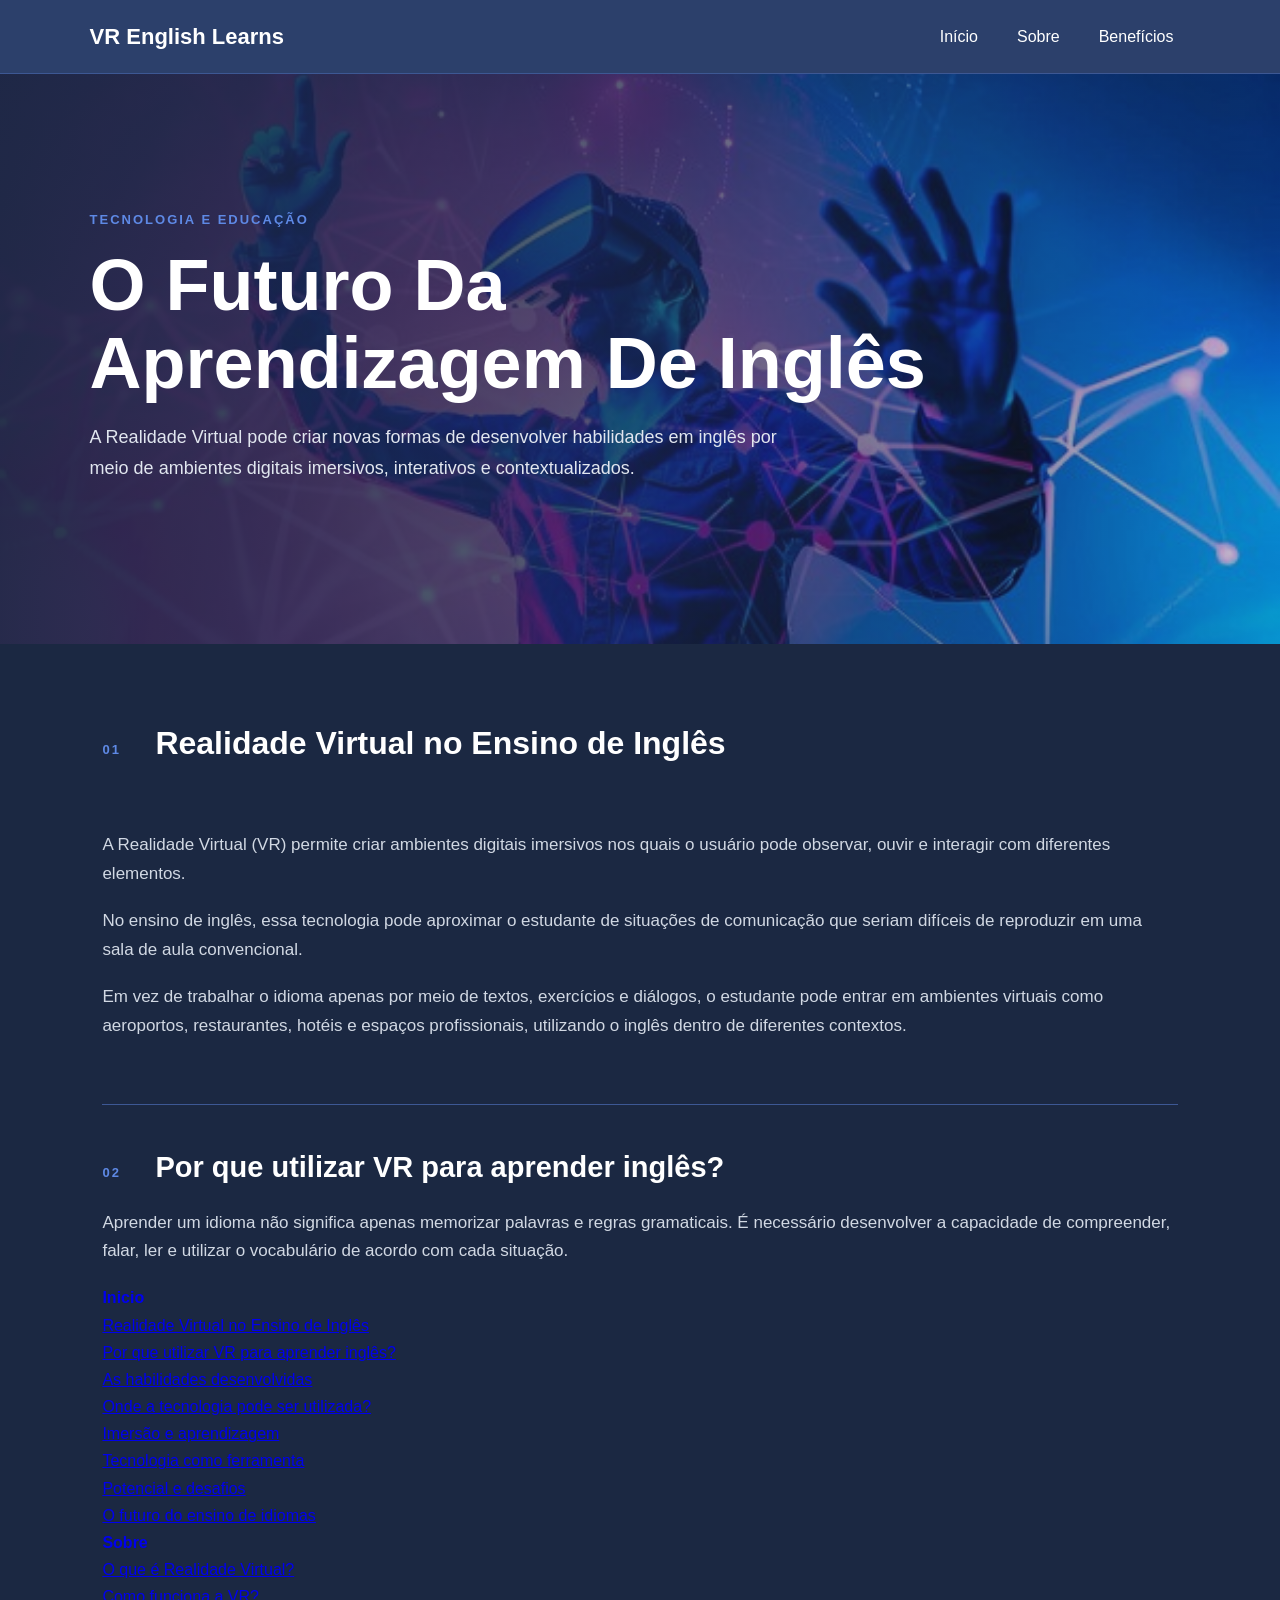
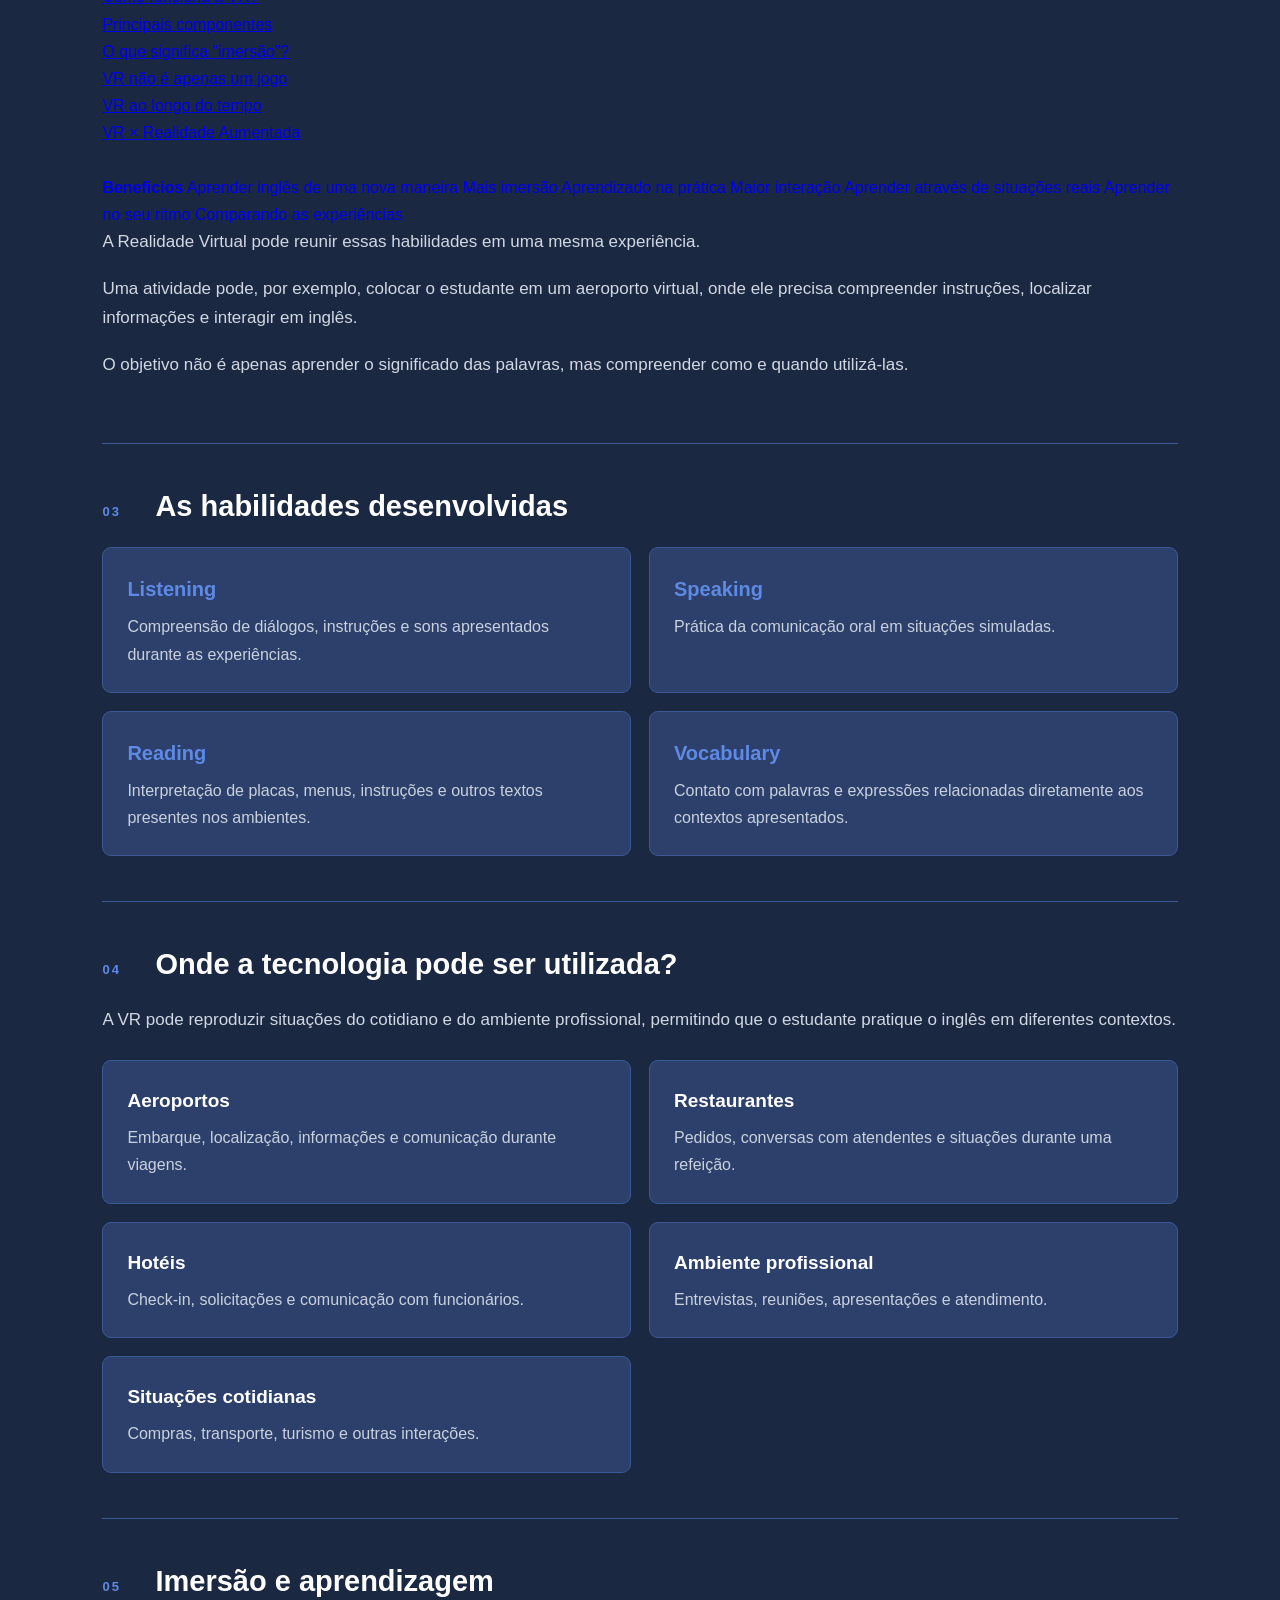
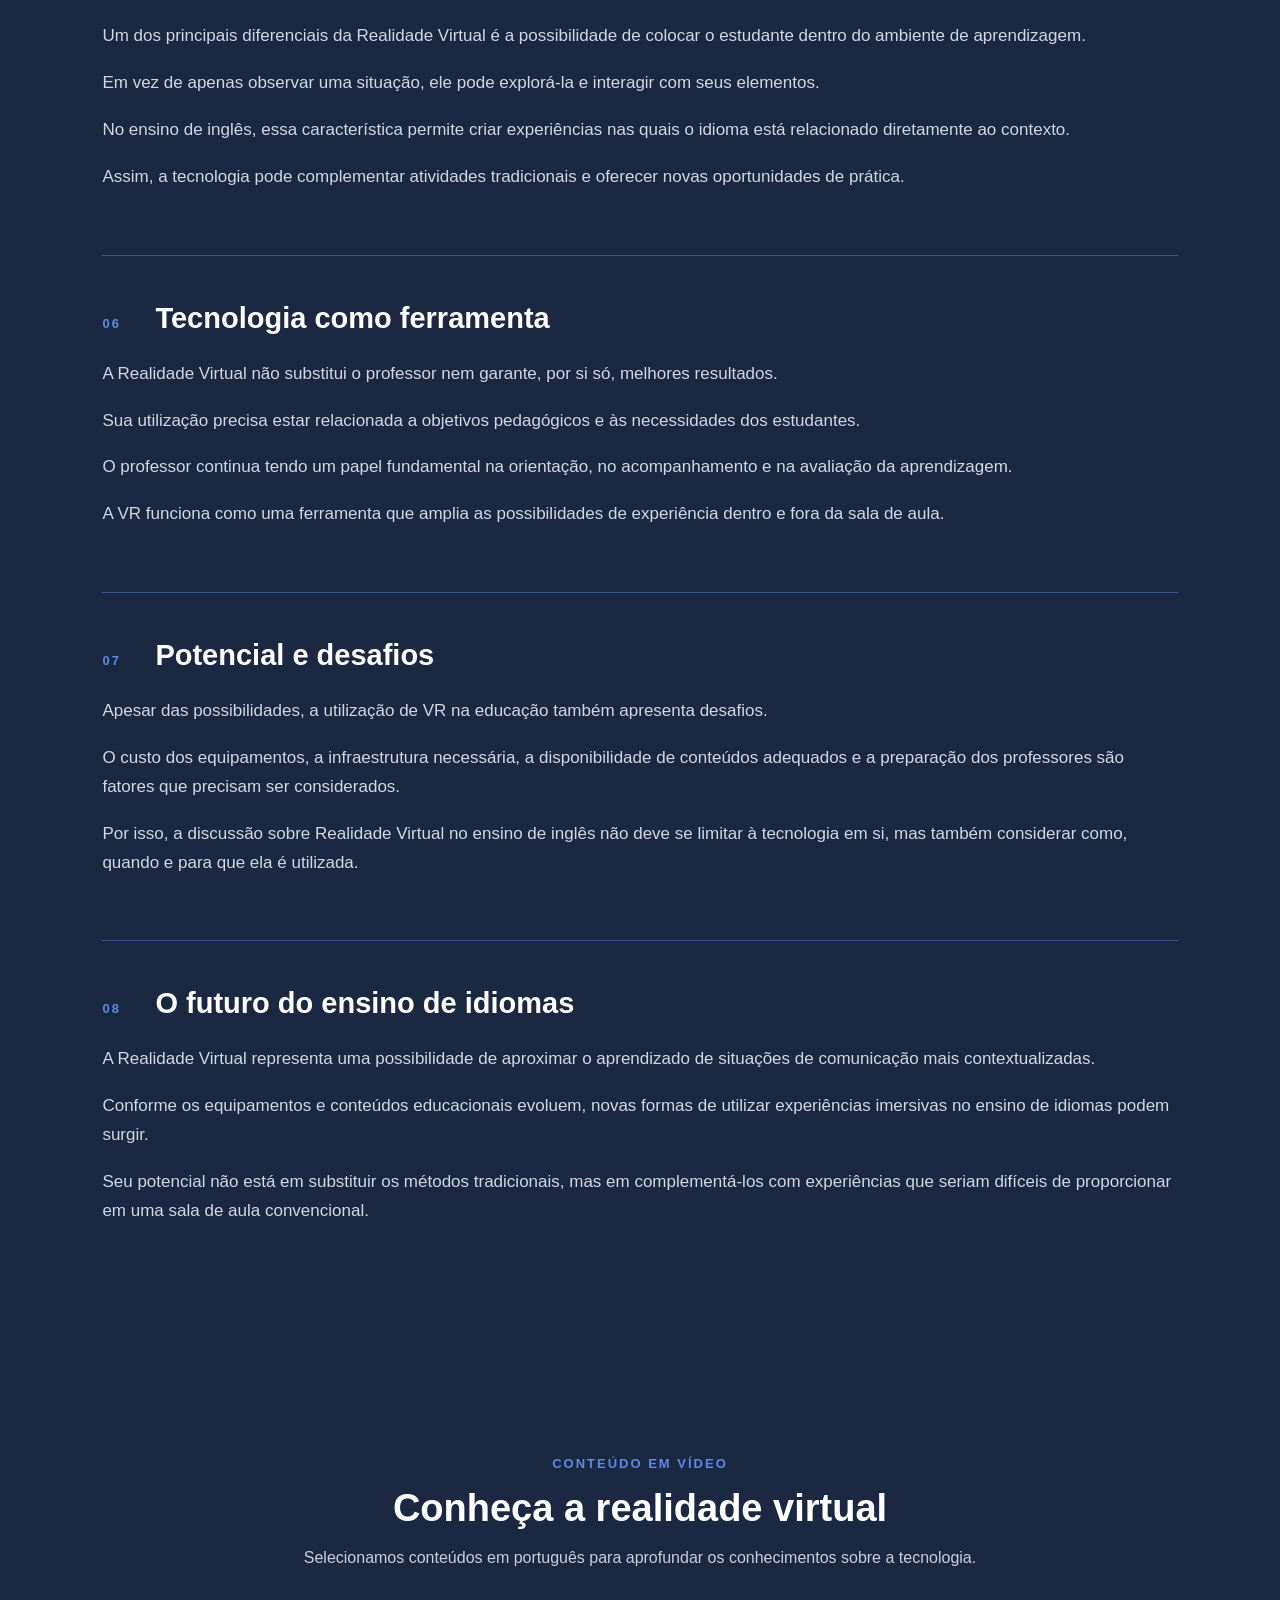
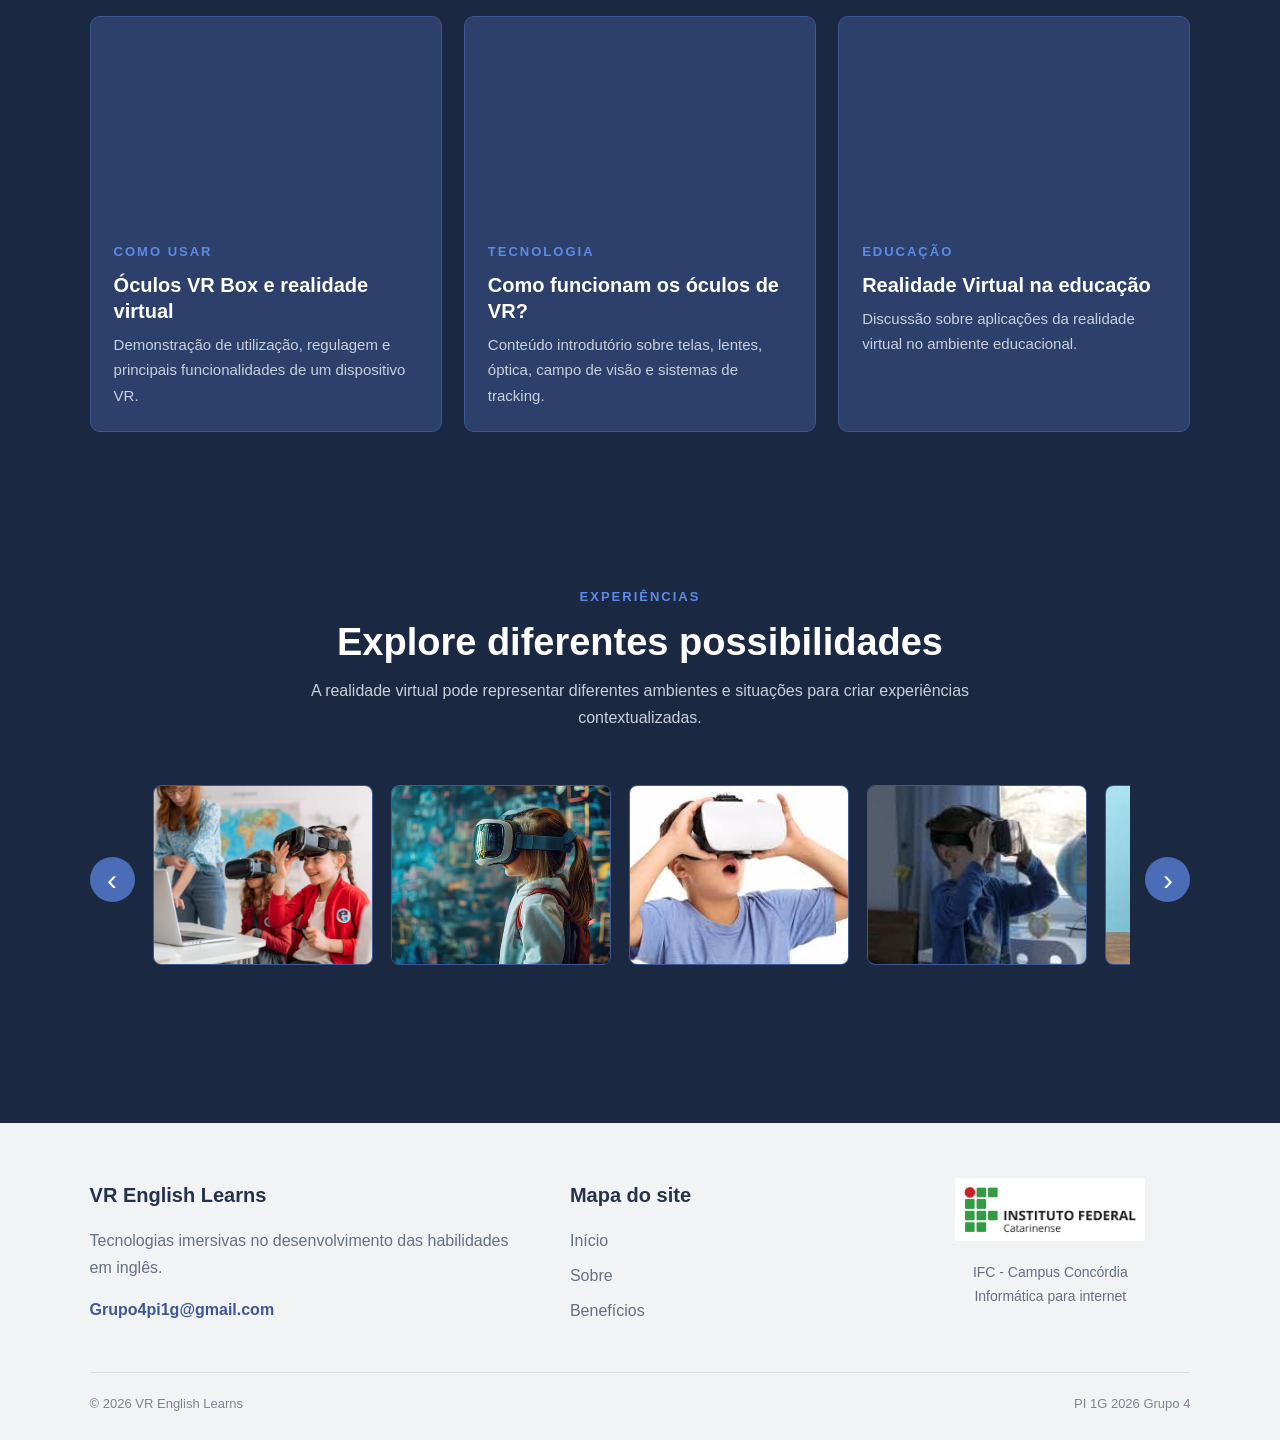
==== commit 44b1cb32: "precisa terminar de ajeitar" ====
--- a/Index.html
+++ b/Index.html
@@ -89,12 +89,53 @@
                 <h2>Por que utilizar VR para aprender inglês?</h2>
             </div>
 
+
             <p>
                 Aprender um idioma não significa apenas memorizar
                 palavras e regras gramaticais. É necessário desenvolver
                 a capacidade de compreender, falar, ler e utilizar
                 o vocabulário de acordo com cada situação.
             </p>
+          <div class="mapa">
+              <a href="Index.html"><b>Inicio</b></a>
+              <br>
+                  <a href="#vr_no_ensino"><u>Realidade Virtual no Ensino de Inglês</u></a>
+                  <br>
+                  <a href="#pq_utilizar"><u>Por que utilizar VR para aprender inglês?</u></a>
+                  <br>
+                  <a href="#habilidades"><u>As habilidades desenvolvidas</u></a>
+                  <br>
+                  <a href="#onde_usada"><u>Onde a tecnologia pode ser utilizada?</u></a>
+                  <br>
+                  <a href="#imersao"><u>Imersão e aprendizagem</u></a>
+                  <br>
+                  <a href="#tech_ferramente"><u>Tecnologia como ferramenta</u></a>
+                  <br>
+                  <a href="#potencial"><u>Potencial e desafios</u></a>
+                  <br>
+                  <a href="#futuro_ensino"><u>O futuro do ensino de idiomas</u></a>
+                  <br>
+
+               <a href="paginas/sobre.html"><b>Sobre</b></a>
+               <br>
+                    <a href="#o_que_e"><u>O que é Realidade Virtual?</u></a><br>
+                    <a href="#funcionamento"><u>Como funciona a VR?</u></a><br>
+                    <a href="#componentes"><u>Principais componentes</u></a><br>
+                    <a href="#imersao"><u>O que significa “imersão”?</u></a><br>
+                    <a href="#vr_apenas_jogo"><u>VR não é apenas um jogo</u></a><br>
+                    <a href="#vr_tempo"><u>VR ao longo do tempo</u></a><br>
+                    <a href="#vr_aumentada"><u>VR × Realidade Aumentada</u></a><br>
+                    <br>
+               <a href="paginas/beneficios.html"><b>Beneficios</b></a>
+                    <a href="#1">Aprender inglês de uma nova maneira</a>
+                    <a href="#2">Mais imersão</a>
+                    <a href="#3">Aprendizado na prática</a>
+                    <a href="#4">Maior interação</a>
+                    <a href="#5">Aprender através de situações reais</a>
+                    <a href="#6">Aprender no seu ritmo</a>
+                    <a href="#7">Comparando as experiências</a>
+          </div>
+
 
             <p>
                 A Realidade Virtual pode reunir essas habilidades
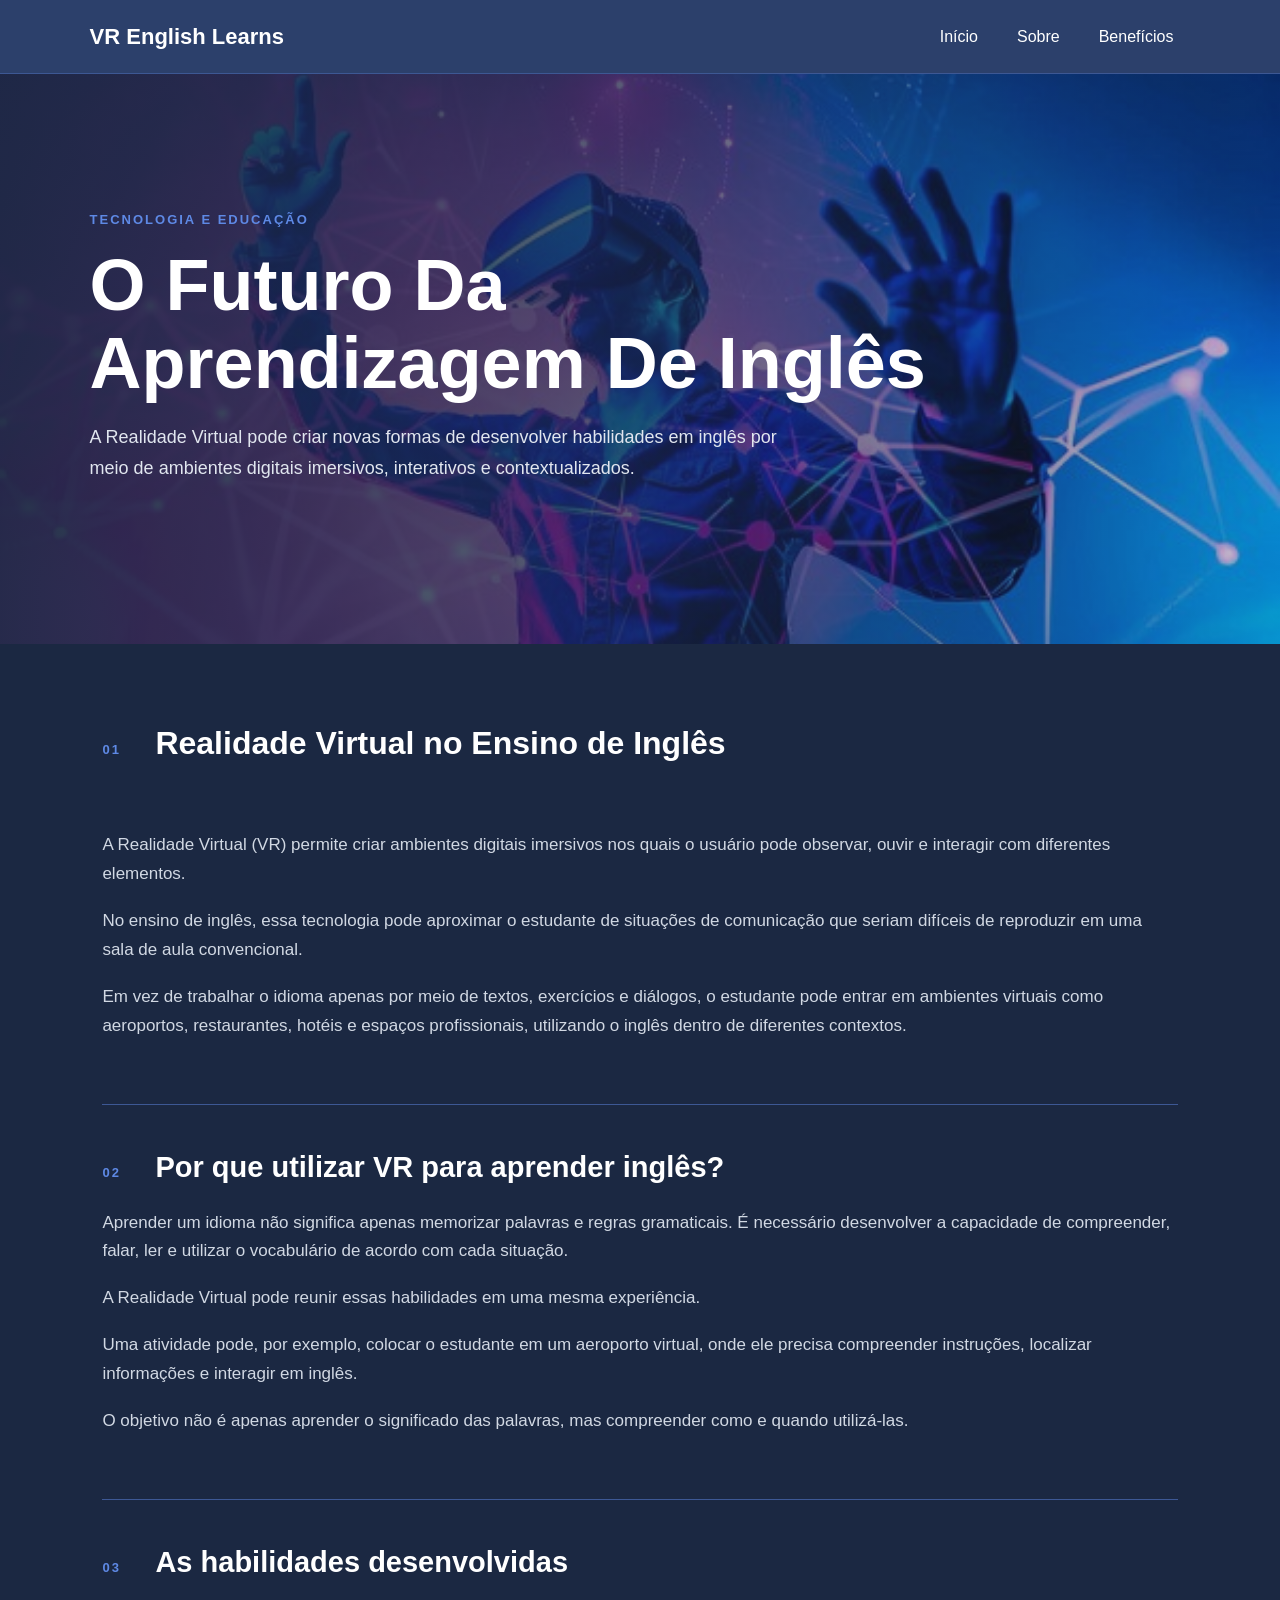
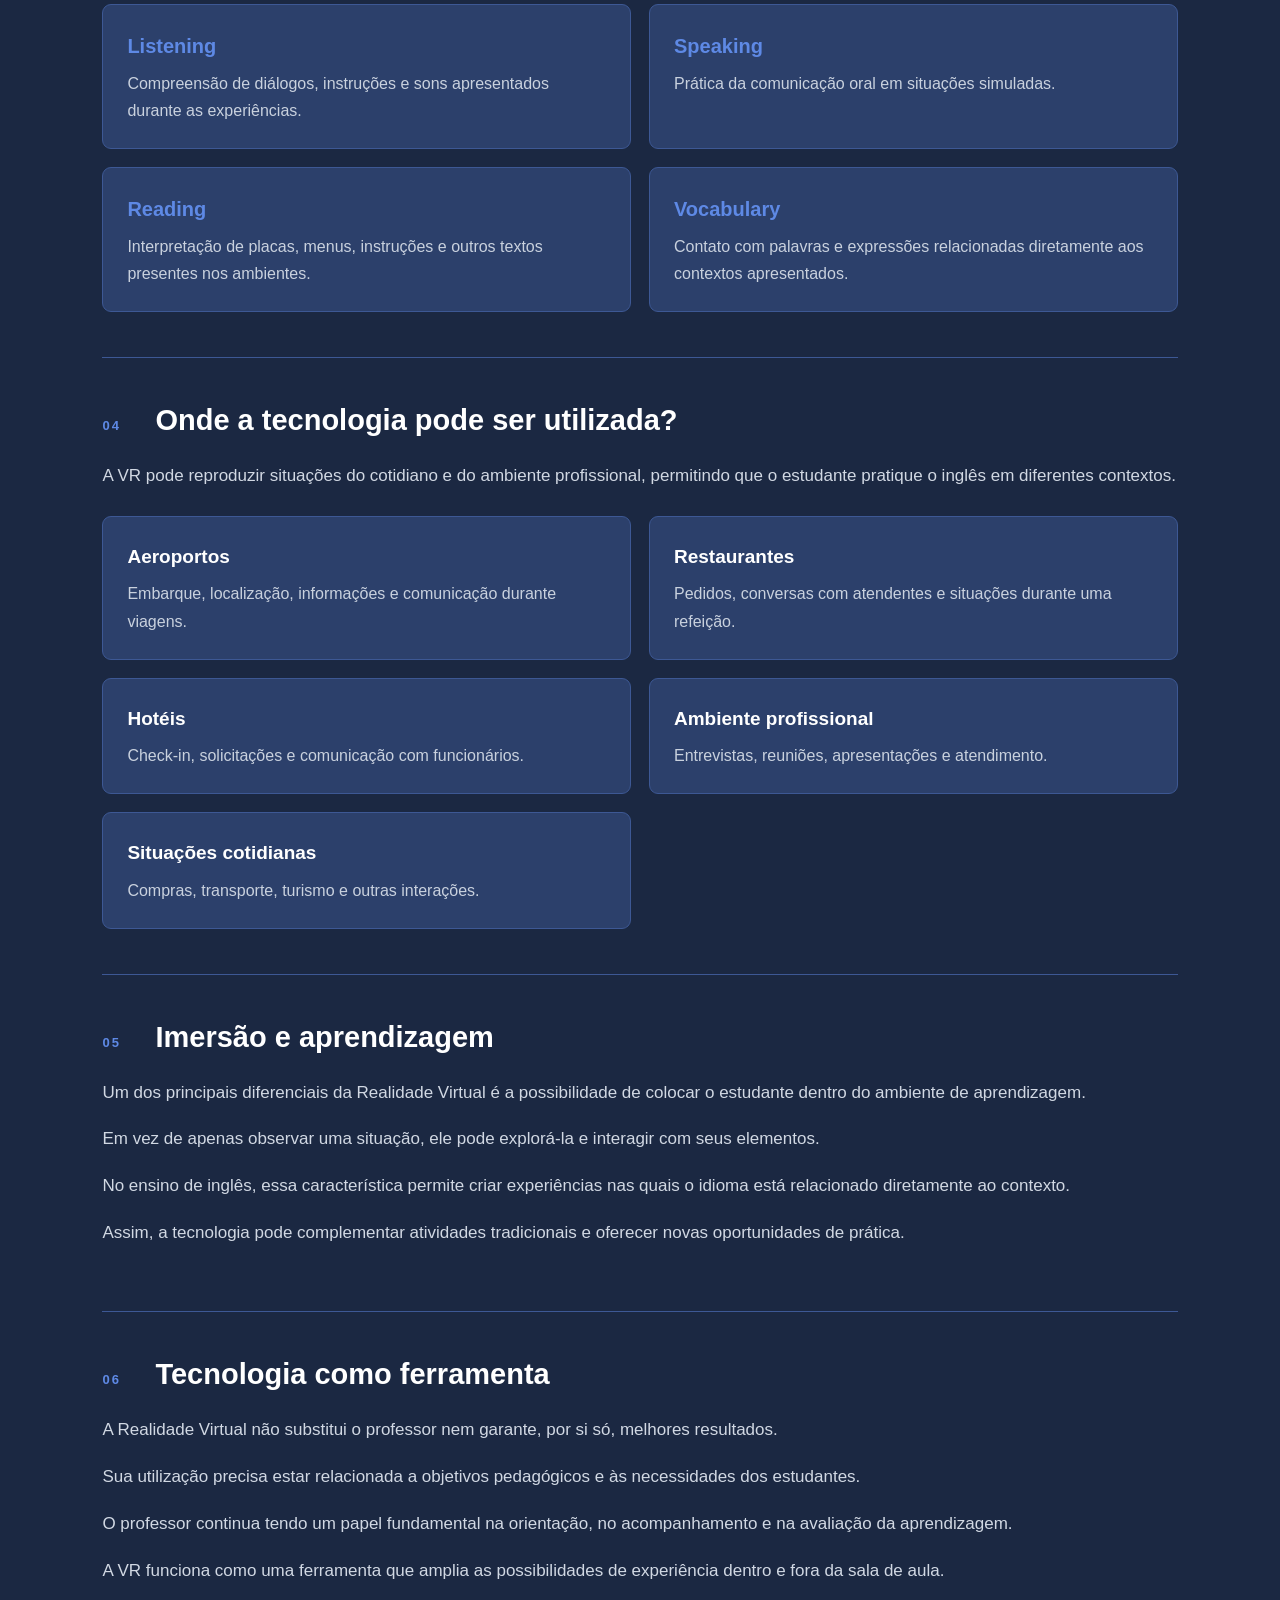
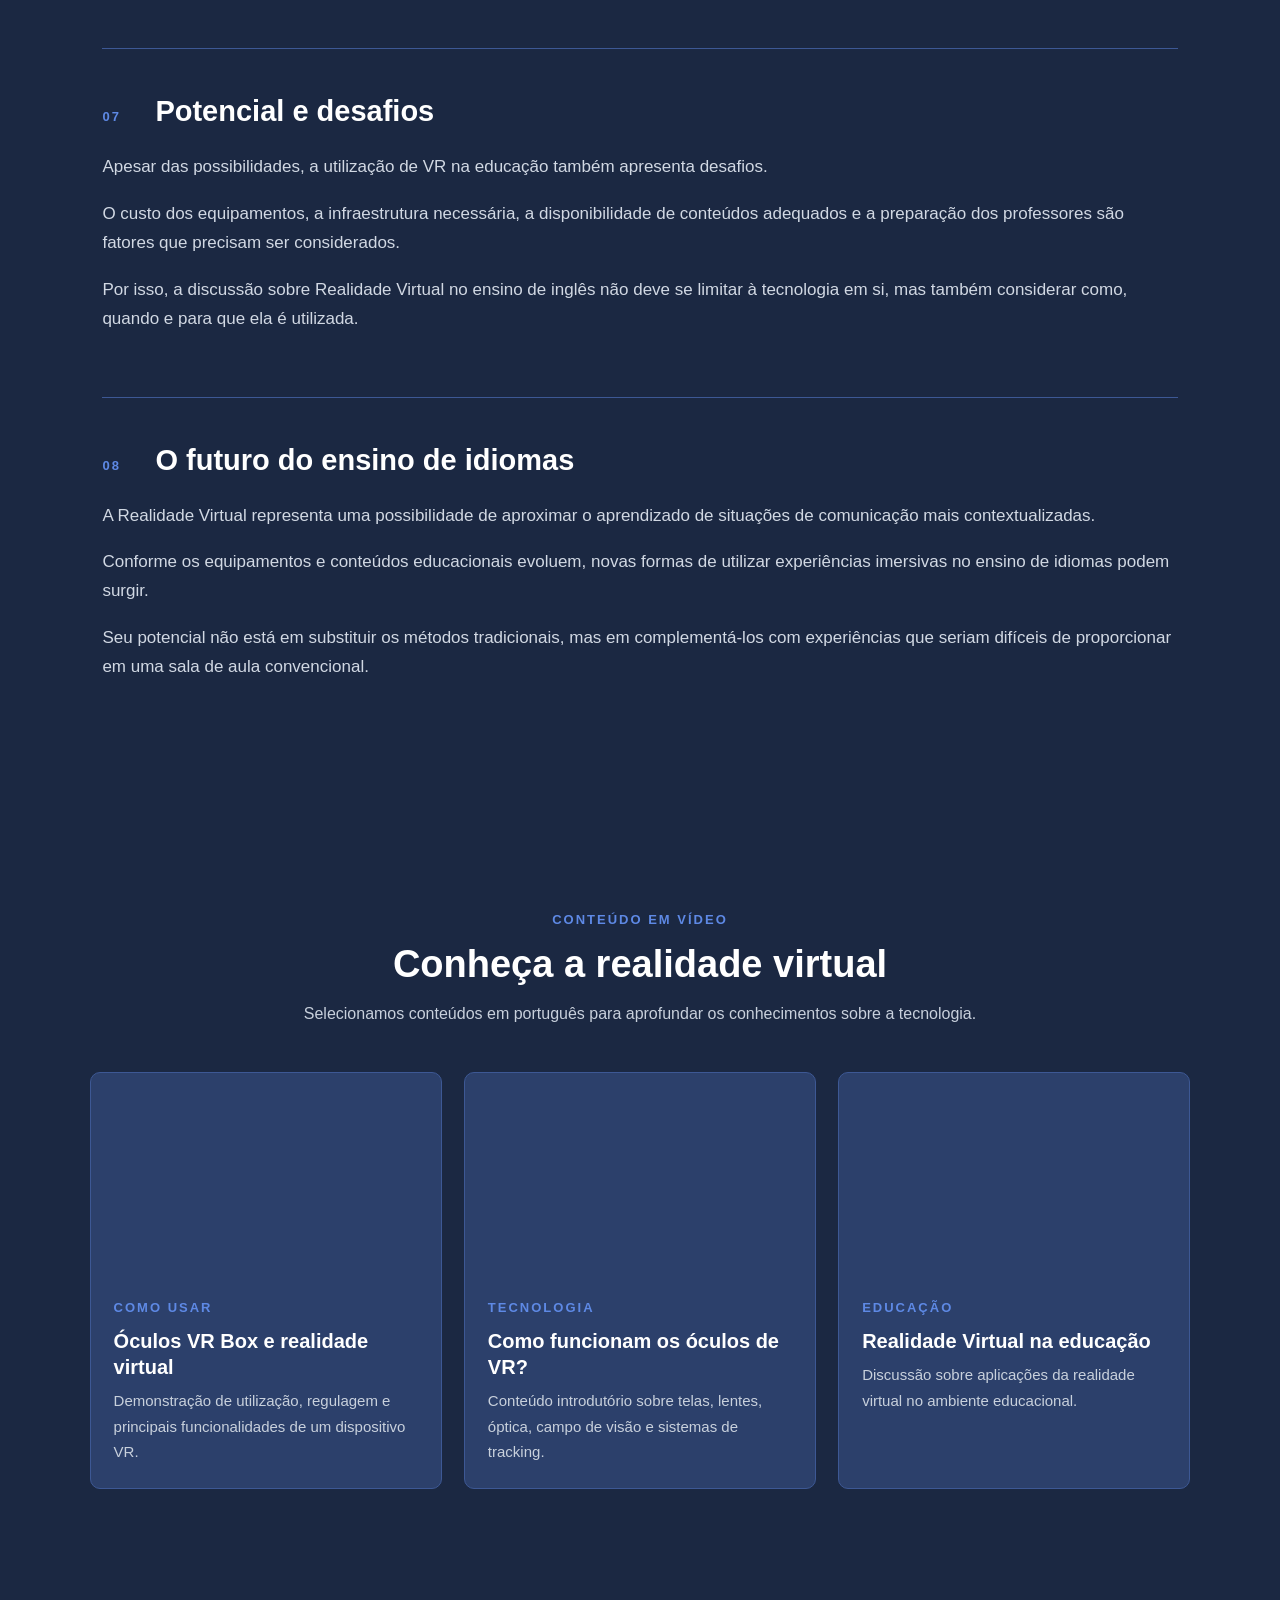
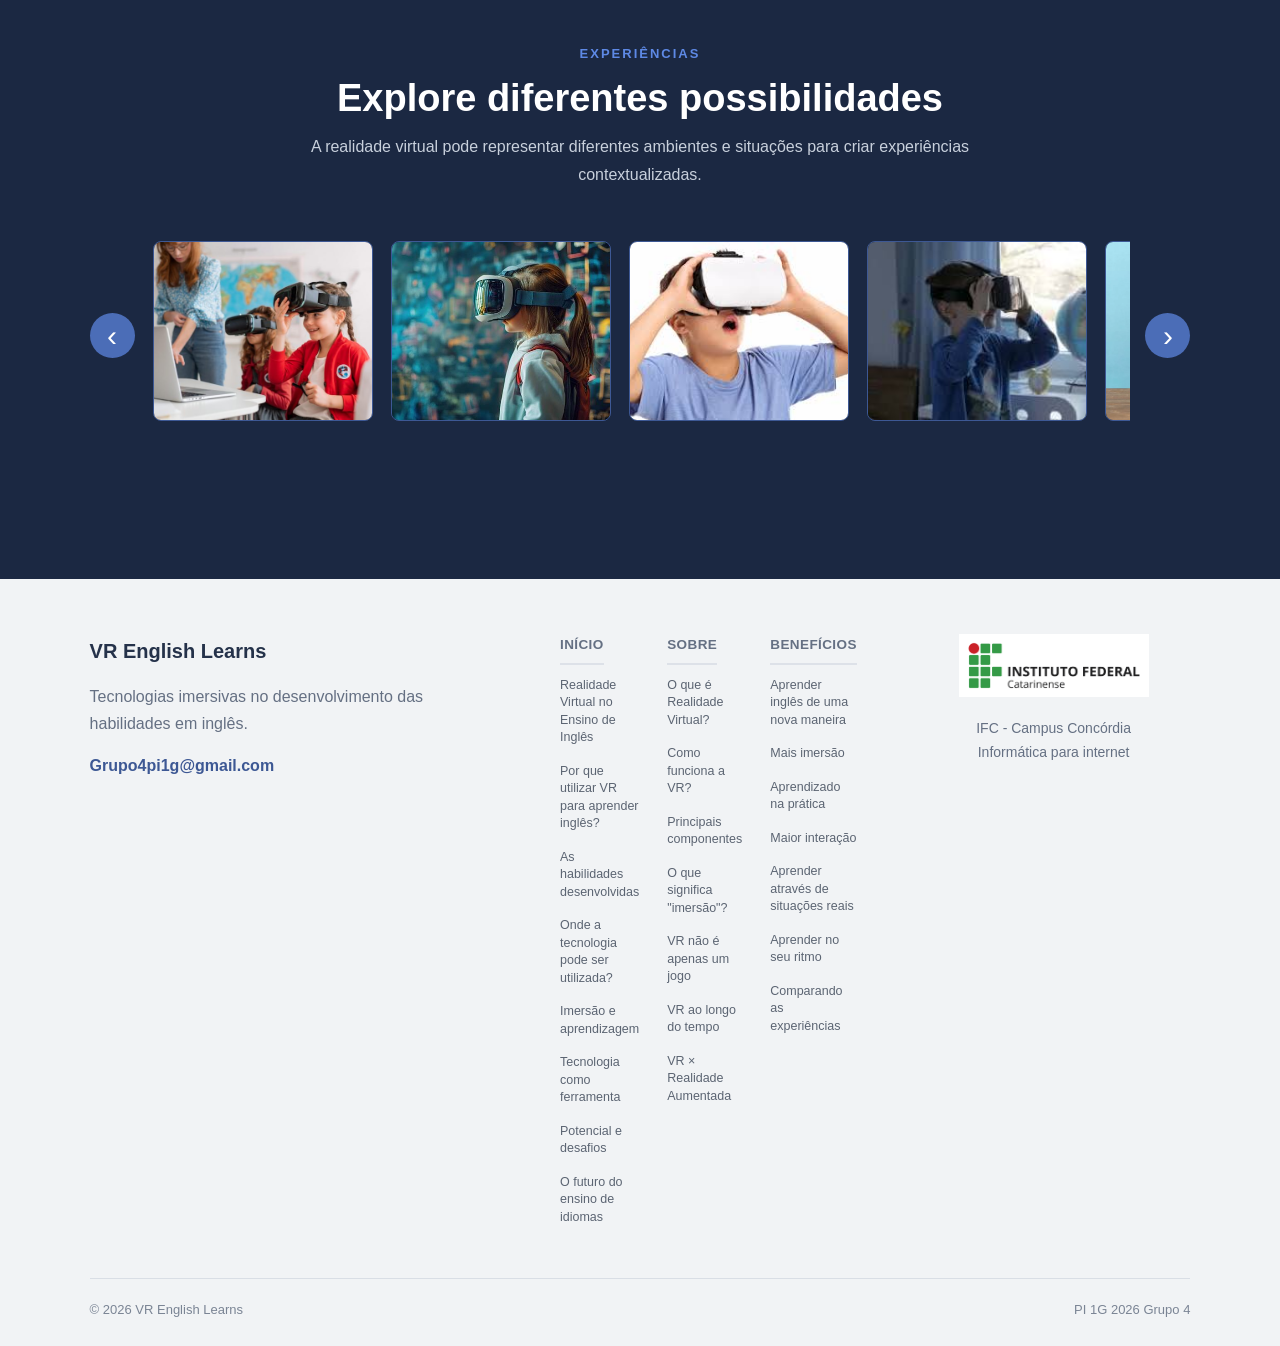
==== commit 95bae8e8: "melhorei o mapa" ====
--- a/Index.html
+++ b/Index.html
@@ -96,46 +96,7 @@
                 a capacidade de compreender, falar, ler e utilizar
                 o vocabulário de acordo com cada situação.
             </p>
-          <div class="mapa">
-              <a href="Index.html"><b>Inicio</b></a>
-              <br>
-                  <a href="#vr_no_ensino"><u>Realidade Virtual no Ensino de Inglês</u></a>
-                  <br>
-                  <a href="#pq_utilizar"><u>Por que utilizar VR para aprender inglês?</u></a>
-                  <br>
-                  <a href="#habilidades"><u>As habilidades desenvolvidas</u></a>
-                  <br>
-                  <a href="#onde_usada"><u>Onde a tecnologia pode ser utilizada?</u></a>
-                  <br>
-                  <a href="#imersao"><u>Imersão e aprendizagem</u></a>
-                  <br>
-                  <a href="#tech_ferramente"><u>Tecnologia como ferramenta</u></a>
-                  <br>
-                  <a href="#potencial"><u>Potencial e desafios</u></a>
-                  <br>
-                  <a href="#futuro_ensino"><u>O futuro do ensino de idiomas</u></a>
-                  <br>
-
-               <a href="paginas/sobre.html"><b>Sobre</b></a>
-               <br>
-                    <a href="#o_que_e"><u>O que é Realidade Virtual?</u></a><br>
-                    <a href="#funcionamento"><u>Como funciona a VR?</u></a><br>
-                    <a href="#componentes"><u>Principais componentes</u></a><br>
-                    <a href="#imersao"><u>O que significa “imersão”?</u></a><br>
-                    <a href="#vr_apenas_jogo"><u>VR não é apenas um jogo</u></a><br>
-                    <a href="#vr_tempo"><u>VR ao longo do tempo</u></a><br>
-                    <a href="#vr_aumentada"><u>VR × Realidade Aumentada</u></a><br>
-                    <br>
-               <a href="paginas/beneficios.html"><b>Beneficios</b></a>
-                    <a href="#1">Aprender inglês de uma nova maneira</a>
-                    <a href="#2">Mais imersão</a>
-                    <a href="#3">Aprendizado na prática</a>
-                    <a href="#4">Maior interação</a>
-                    <a href="#5">Aprender através de situações reais</a>
-                    <a href="#6">Aprender no seu ritmo</a>
-                    <a href="#7">Comparando as experiências</a>
-          </div>
-
+         
 
             <p>
                 A Realidade Virtual pode reunir essas habilidades
@@ -562,15 +523,45 @@
         </div>
 
 
-        <div class="footer-coluna">
-
-            <h3>Mapa do site</h3>
-
-            <a href="../index.html">Início</a>
-            <a href="..paginas/sobre.html">Sobre</a>
-            <a href="../paginas/beneficios.html">Benefícios</a>
-
-        </div>
+      <div class="footer-coluna footer-coluna--mapa">
+
+    
+
+    <div class="footer-mapa-grupo">
+        <a href="Index.html" class="footer-mapa-titulo">Início</a>
+        <a href="#vr_no_ensino">Realidade Virtual no Ensino de Inglês</a>
+        <a href="#pq_utilizar">Por que utilizar VR para aprender inglês?</a>
+        <a href="#habilidades">As habilidades desenvolvidas</a>
+        <a href="#onde_usada">Onde a tecnologia pode ser utilizada?</a>
+        <a href="#imersao">Imersão e aprendizagem</a>
+        <a href="#tech_ferramente">Tecnologia como ferramenta</a>
+        <a href="#potencial">Potencial e desafios</a>
+        <a href="#futuro_ensino">O futuro do ensino de idiomas</a>
+    </div>
+
+    <div class="footer-mapa-grupo">
+        <a href="paginas/sobre.html" class="footer-mapa-titulo">Sobre</a>
+        <a href="paginas/sobre.html#o_que_e">O que é Realidade Virtual?</a>
+        <a href="paginas/sobre.html#funcionamento">Como funciona a VR?</a>
+        <a href="paginas/sobre.html#componentes">Principais componentes</a>
+        <a href="paginas/sobre.html#imersao">O que significa "imersão"?</a>
+        <a href="paginas/sobre.html#vr_apenas_jogo">VR não é apenas um jogo</a>
+        <a href="paginas/sobre.html#vr_tempo">VR ao longo do tempo</a>
+        <a href="paginas/sobre.html#vr_aumentada">VR × Realidade Aumentada</a>
+    </div>
+
+    <div class="footer-mapa-grupo">
+        <a href="paginas/beneficios.html" class="footer-mapa-titulo">Benefícios</a>
+        <a href="paginas/beneficios.html#1">Aprender inglês de uma nova maneira</a>
+        <a href="paginas/beneficios.html#2">Mais imersão</a>
+        <a href="paginas/beneficios.html#3">Aprendizado na prática</a>
+        <a href="paginas/beneficios.html#4">Maior interação</a>
+        <a href="paginas/beneficios.html#5">Aprender através de situações reais</a>
+        <a href="paginas/beneficios.html#6">Aprender no seu ritmo</a>
+        <a href="paginas/beneficios.html#7">Comparando as experiências</a>
+    </div>
+
+</div>
 
 
         <div class="footer-coluna footer-ifc">
--- a/css/style.css
+++ b/css/style.css
@@ -497,7 +497,47 @@
 .carrossel-botao:hover {
     background: var(--azul-1);
 }
-
+.footer-coluna--mapa {
+    display: grid;
+    grid-template-columns: repeat(3, 1fr);
+    gap: 28px;
+}
+
+.footer-mapa-grupo {
+    display: flex;
+    flex-direction: column;
+}
+
+.footer-mapa-titulo {
+    font-weight: 700;
+    font-size: 13.5px;
+    text-transform: uppercase;
+    letter-spacing: .4px;
+    margin-bottom: 8px;
+    padding-bottom: 6px;
+    border-bottom: 2px solid #DDE1E8;
+}
+
+.footer-mapa-grupo a:not(.footer-mapa-titulo) {
+    font-size: 12.5px;
+    color: #5B6472;
+    padding: 4px 0;
+    line-height: 1.4;
+    transition: color .2s ease;
+}
+
+.footer-mapa-grupo a:not(.footer-mapa-titulo):hover,
+.footer-mapa-grupo a:not(.footer-mapa-titulo):focus-visible {
+    color: #4B6DB7;
+    text-decoration: underline;
+}
+
+@media (max-width: 700px) {
+    .footer-coluna--mapa {
+        grid-template-columns: 1fr;
+        gap: 20px;
+    }
+}
 #footer {
     margin-top: 50px;
     padding: 55px 7% 25px;
